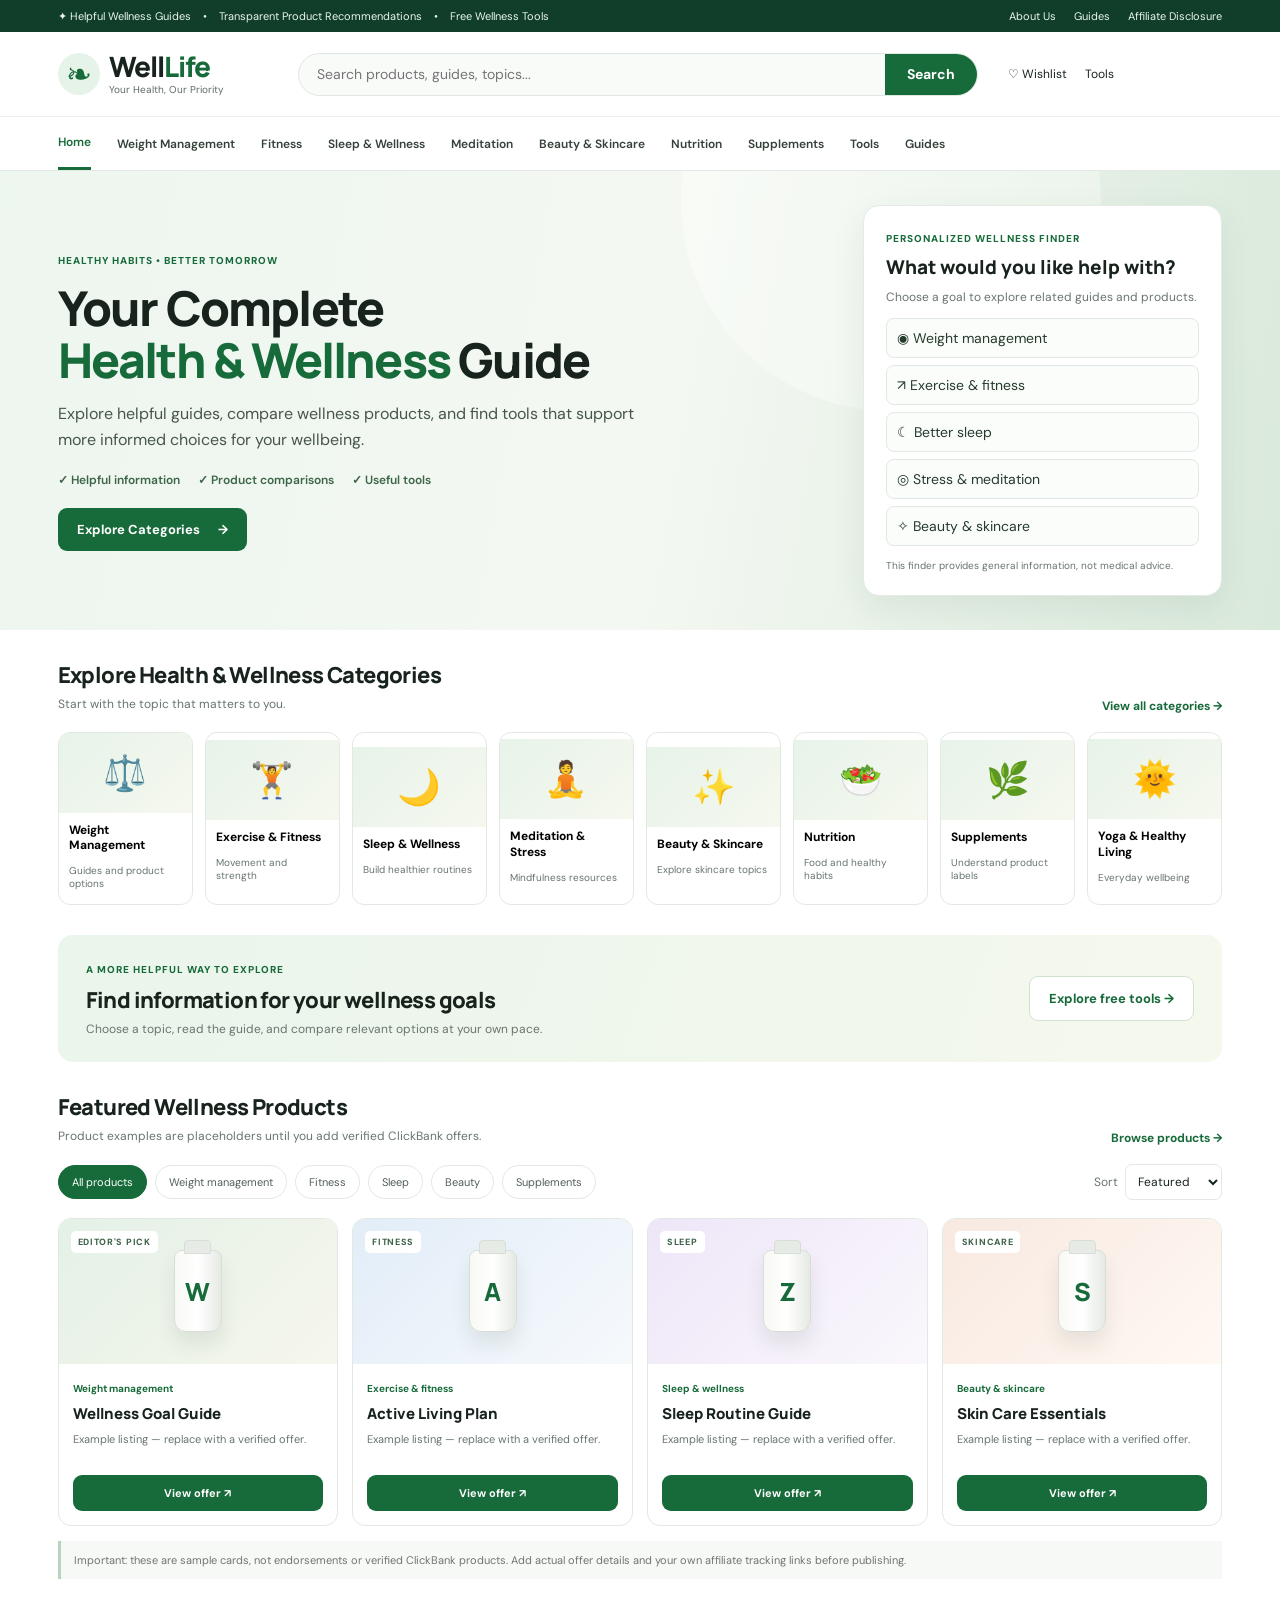
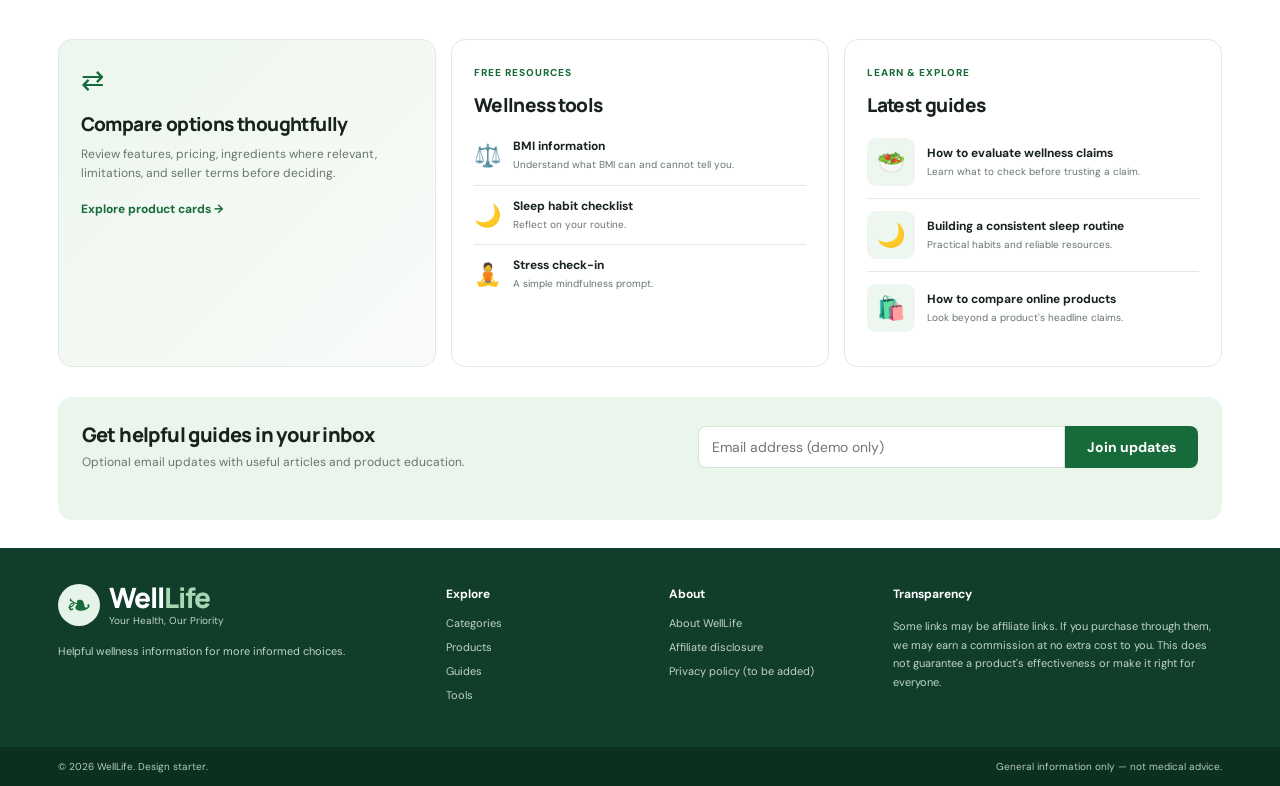
==== index.html @ 1b6f37d0 "dd WellLife website files" ====
<!doctype html>
<html lang="en">
<head>
  <meta charset="utf-8">
  <meta name="viewport" content="width=device-width, initial-scale=1">
  <meta name="description" content="Explore wellness guides, compare health and wellness products, and discover helpful tools with WellLife.">
  <title>WellLife — Your Health, Our Priority</title>
  <link rel="stylesheet" href="style.css">
</head>
<body>
  <div class="announcement">
    <span>✦ Helpful Wellness Guides</span><span>•</span><span>Transparent Product Recommendations</span><span>•</span><span>Free Wellness Tools</span>
    <div class="announcement-right"><a href="#about">About Us</a><a href="#guides">Guides</a><a href="#disclosure">Affiliate Disclosure</a></div>
  </div>

  <header class="site-header">
    <a class="brand" href="#" aria-label="WellLife home">
      <span class="brand-mark">❧</span>
      <span><strong>Well<span>Life</span></strong><small>Your Health, Our Priority</small></span>
    </a>
    <form class="search" id="searchForm" role="search">
      <input id="searchInput" type="search" placeholder="Search products, guides, topics..." aria-label="Search products and guides">
      <button type="submit">Search</button>
    </form>
    <div class="header-links"><a href="#products">♡ Wishlist</a><a href="#tools">Tools</a></div>
  </header>

  <nav class="main-nav" aria-label="Main navigation">
    <a class="active" href="#">Home</a>
    <a href="#categories">Weight Management</a><a href="#categories">Fitness</a><a href="#categories">Sleep & Wellness</a>
    <a href="#categories">Meditation</a><a href="#categories">Beauty & Skincare</a><a href="#categories">Nutrition</a>
    <a href="#categories">Supplements</a><a href="#tools">Tools</a><a href="#guides">Guides</a>
  </nav>

  <main>
    <section class="hero">
      <div class="hero-copy">
        <span class="eyebrow">HEALTHY HABITS • BETTER TOMORROW</span>
        <h1>Your Complete<br><span>Health & Wellness</span> Guide</h1>
        <p>Explore helpful guides, compare wellness products, and find tools that support more informed choices for your wellbeing.</p>
        <div class="hero-points"><span>✓ Helpful information</span><span>✓ Product comparisons</span><span>✓ Useful tools</span></div>
        <a class="button" href="#categories">Explore Categories <span>→</span></a>
      </div>
      <aside class="finder-card">
        <span class="mini-label">PERSONALIZED WELLNESS FINDER</span>
        <h2>What would you like help with?</h2>
        <p>Choose a goal to explore related guides and products.</p>
        <div class="goal-list">
          <button data-goal="Weight Management">◉ Weight management</button>
          <button data-goal="Exercise & Fitness">↗ Exercise & fitness</button>
          <button data-goal="Sleep and Dreams">☾ Better sleep</button>
          <button data-goal="Meditation">◎ Stress & meditation</button>
          <button data-goal="Beauty">✧ Beauty & skincare</button>
        </div>
        <p class="fine-print">This finder provides general information, not medical advice.</p>
      </aside>
    </section>

    <section class="section" id="categories">
      <div class="section-heading"><div><h2>Explore Health & Wellness Categories</h2><p>Start with the topic that matters to you.</p></div><a href="#all-categories">View all categories →</a></div>
      <div class="category-grid" id="categoryGrid">
        <button class="category-card" data-category="Diets & Weight Loss"><span class="category-emoji">⚖️</span><strong>Weight Management</strong><small>Guides and product options</small></button>
        <button class="category-card" data-category="Exercise & Fitness"><span class="category-emoji">🏋️</span><strong>Exercise & Fitness</strong><small>Movement and strength</small></button>
        <button class="category-card" data-category="Sleep and Dreams"><span class="category-emoji">🌙</span><strong>Sleep & Wellness</strong><small>Build healthier routines</small></button>
        <button class="category-card" data-category="Meditation"><span class="category-emoji">🧘</span><strong>Meditation & Stress</strong><small>Mindfulness resources</small></button>
        <button class="category-card" data-category="Beauty"><span class="category-emoji">✨</span><strong>Beauty & Skincare</strong><small>Explore skincare topics</small></button>
        <button class="category-card" data-category="Nutrition"><span class="category-emoji">🥗</span><strong>Nutrition</strong><small>Food and healthy habits</small></button>
        <button class="category-card" data-category="Dietary Supplements"><span class="category-emoji">🌿</span><strong>Supplements</strong><small>Understand product labels</small></button>
        <button class="category-card" data-category="Yoga"><span class="category-emoji">🌞</span><strong>Yoga & Healthy Living</strong><small>Everyday wellbeing</small></button>
      </div>
    </section>

    <section class="finder-strip">
      <div><span class="mini-label">A MORE HELPFUL WAY TO EXPLORE</span><h2>Find information for your wellness goals</h2><p>Choose a topic, read the guide, and compare relevant options at your own pace.</p></div>
      <a class="button button-light" href="#tools">Explore free tools →</a>
    </section>

    <section class="section" id="products">
      <div class="section-heading"><div><h2>Featured Wellness Products</h2><p>Product examples are placeholders until you add verified ClickBank offers.</p></div><a href="#all-products">Browse products →</a></div>
      <div class="product-toolbar">
        <div class="filter-pills" id="filterPills">
          <button class="pill active" data-filter="All">All products</button>
          <button class="pill" data-filter="Diets & Weight Loss">Weight management</button>
          <button class="pill" data-filter="Exercise & Fitness">Fitness</button>
          <button class="pill" data-filter="Sleep and Dreams">Sleep</button>
          <button class="pill" data-filter="Beauty">Beauty</button>
          <button class="pill" data-filter="Dietary Supplements">Supplements</button>
        </div>
        <label class="sort-label">Sort <select id="sortSelect"><option value="featured">Featured</option><option value="name">Name A–Z</option></select></label>
      </div>
      <div class="product-grid" id="productGrid">
        <article class="product-card" data-category="Diets & Weight Loss" data-name="Wellness Goal Guide">
          <div class="product-art art-green"><span>EDITOR'S PICK</span><div class="bottle">W</div></div><div class="product-info"><small class="product-category">Weight management</small><h3>Wellness Goal Guide</h3><p>Example listing — replace with a verified offer.</p><a class="button product-button affiliate-link" href="#disclosure" data-product="Wellness Goal Guide">View offer ↗</a></div>
        </article>
        <article class="product-card" data-category="Exercise & Fitness" data-name="Active Living Plan">
          <div class="product-art art-blue"><span>FITNESS</span><div class="bottle">A</div></div><div class="product-info"><small class="product-category">Exercise & fitness</small><h3>Active Living Plan</h3><p>Example listing — replace with a verified offer.</p><a class="button product-button affiliate-link" href="#disclosure" data-product="Active Living Plan">View offer ↗</a></div>
        </article>
        <article class="product-card" data-category="Sleep and Dreams" data-name="Sleep Routine Guide">
          <div class="product-art art-purple"><span>SLEEP</span><div class="bottle">Z</div></div><div class="product-info"><small class="product-category">Sleep & wellness</small><h3>Sleep Routine Guide</h3><p>Example listing — replace with a verified offer.</p><a class="button product-button affiliate-link" href="#disclosure" data-product="Sleep Routine Guide">View offer ↗</a></div>
        </article>
        <article class="product-card" data-category="Beauty" data-name="Skin Care Essentials">
          <div class="product-art art-peach"><span>SKINCARE</span><div class="bottle">S</div></div><div class="product-info"><small class="product-category">Beauty & skincare</small><h3>Skin Care Essentials</h3><p>Example listing — replace with a verified offer.</p><a class="button product-button affiliate-link" href="#disclosure" data-product="Skin Care Essentials">View offer ↗</a></div>
        </article>
      </div>
      <p class="notice">Important: these are sample cards, not endorsements or verified ClickBank products. Add actual offer details and your own affiliate tracking links before publishing.</p>
    </section>

    <section class="three-column section" id="tools">
      <article class="info-panel compare-panel"><span class="panel-icon">⇄</span><h2>Compare options thoughtfully</h2><p>Review features, pricing, ingredients where relevant, limitations, and seller terms before deciding.</p><a href="#products" class="text-link">Explore product cards →</a></article>
      <article class="info-panel tools-panel"><span class="mini-label">FREE RESOURCES</span><h2>Wellness tools</h2><a href="#tools" class="tool-row"><span>⚖️</span><span><strong>BMI information</strong><small>Understand what BMI can and cannot tell you.</small></span></a><a href="#tools" class="tool-row"><span>🌙</span><span><strong>Sleep habit checklist</strong><small>Reflect on your routine.</small></span></a><a href="#tools" class="tool-row"><span>🧘</span><span><strong>Stress check-in</strong><small>A simple mindfulness prompt.</small></span></a></article>
      <article class="info-panel guides-panel" id="guides"><span class="mini-label">LEARN & EXPLORE</span><h2>Latest guides</h2><div class="guide-item"><span class="guide-thumb">🥗</span><div><strong>How to evaluate wellness claims</strong><small>Learn what to check before trusting a claim.</small></div></div><div class="guide-item"><span class="guide-thumb">🌙</span><div><strong>Building a consistent sleep routine</strong><small>Practical habits and reliable resources.</small></div></div><div class="guide-item"><span class="guide-thumb">🛍️</span><div><strong>How to compare online products</strong><small>Look beyond a product's headline claims.</small></div></div></article>
    </section>

    <section class="newsletter">
      <div><h2>Get helpful guides in your inbox</h2><p>Optional email updates with useful articles and product education.</p></div>
      <form id="newsletterForm"><input type="email" placeholder="Email address (demo only)" aria-label="Email address"><button type="submit">Join updates</button></form>
      <p id="newsletterMessage" class="form-message" aria-live="polite"></p>
    </section>
  </main>

  <footer id="disclosure">
    <div class="footer-main">
      <div class="footer-brand"><a class="brand brand-footer" href="#"><span class="brand-mark">❧</span><span><strong>Well<span>Life</span></strong><small>Your Health, Our Priority</small></span></a><p>Helpful wellness information for more informed choices.</p></div>
      <div><h3>Explore</h3><a href="#categories">Categories</a><a href="#products">Products</a><a href="#guides">Guides</a><a href="#tools">Tools</a></div>
      <div><h3>About</h3><a href="#about">About WellLife</a><a href="#disclosure">Affiliate disclosure</a><a href="#disclosure">Privacy policy (to be added)</a></div>
      <div><h3>Transparency</h3><p class="disclosure-text">Some links may be affiliate links. If you purchase through them, we may earn a commission at no extra cost to you. This does not guarantee a product's effectiveness or make it right for everyone.</p></div>
    </div>
    <div class="footer-bottom"><span>© <span id="year"></span> WellLife. Design starter.</span><span>General information only — not medical advice.</span></div>
  </footer>
  <div class="toast" id="toast" role="status" aria-live="polite"></div>
  <script src="script.js"></script>
</body>
</html>
---- style.css ----
@import url('https://fonts.googleapis.com/css2?family=DM+Sans:wght@400;500;600;700&family=Manrope:wght@400;500;600;700;800&display=swap');
:root{--green:#176b3a;--deep:#103e2b;--mint:#edf6ef;--ink:#18231d;--muted:#68756d;--line:#e2e9e3;--white:#fff;--shadow:0 12px 34px rgba(23,72,43,.08)}
*{box-sizing:border-box}html{scroll-behavior:smooth}body{margin:0;background:#fff;color:var(--ink);font-family:"DM Sans",sans-serif;font-size:14px}a{color:inherit;text-decoration:none}button,input,select{font:inherit}.announcement{min-height:32px;padding:7px 4.5%;background:var(--deep);color:#eaf6ed;display:flex;align-items:center;gap:12px;font-size:11px}.announcement-right{margin-left:auto;display:flex;gap:18px}.announcement a:hover,.main-nav a:hover{color:#b7e6c4}.site-header{padding:20px 4.5%;display:flex;align-items:center;gap:30px;border-bottom:1px solid #edf0ed}.brand{display:flex;align-items:center;gap:9px;min-width:210px}.brand-mark{display:grid;place-items:center;width:42px;height:42px;border-radius:50%;background:#e5f3e8;color:var(--green);font-size:31px}.brand strong{font:800 28px Manrope,sans-serif;letter-spacing:-1px;display:block;line-height:1}.brand strong span{color:var(--green)}.brand small{display:block;font-size:10px;color:#5e6b62;margin-top:3px}.search{height:43px;border:1px solid #dfe7e1;border-radius:24px;display:flex;overflow:hidden;flex:1;max-width:680px;background:#f9fbf9}.search input{border:0;background:transparent;outline:0;padding:0 18px;min-width:0;flex:1}.search button,.newsletter button{border:0;background:var(--green);color:#fff;font-weight:700;padding:0 22px;cursor:pointer}.header-links{display:flex;gap:18px;white-space:nowrap;font-size:12px}.main-nav{padding:0 4.5%;display:flex;gap:26px;align-items:center;min-height:47px;border-bottom:1px solid var(--line);overflow-x:auto;white-space:nowrap}.main-nav a{font-size:12px;font-weight:600;color:#344138;padding:17px 0}.main-nav a.active{color:var(--green);border-bottom:3px solid var(--green)}.hero{min-height:350px;padding:34px 4.5%;display:grid;grid-template-columns:minmax(0,1.4fr) minmax(260px,.65fr);align-items:center;gap:32px;background:linear-gradient(100deg,#edf6ef 0%,#f4f8f2 52%,#d9e9db 100%);position:relative;overflow:hidden}.hero:after{content:"";position:absolute;width:420px;height:420px;border-radius:50%;background:rgba(255,255,255,.32);right:14%;top:-180px;pointer-events:none}.hero-copy,.finder-card{position:relative;z-index:1}.eyebrow,.mini-label{font-size:10px;font-weight:800;letter-spacing:1px;color:var(--green)}h1,h2,h3,p{margin-top:0}h1{font:800 clamp(32px,4vw,48px)/1.1 Manrope,sans-serif;letter-spacing:-1.8px;margin:14px 0}.hero h1 span{color:var(--green)}.hero-copy>p{max-width:590px;color:#47564b;font-size:16px;line-height:1.6}.hero-points{display:flex;gap:18px;flex-wrap:wrap;margin:20px 0;color:#3c6548;font-size:12px;font-weight:600}.button{display:inline-flex;align-items:center;justify-content:center;gap:18px;border:0;border-radius:9px;background:var(--green);color:#fff;padding:13px 19px;font-weight:700;font-size:13px;cursor:pointer;transition:transform .15s,background .15s}.button:hover{background:#10562d;transform:translateY(-1px)}.finder-card{background:#fff;border:1px solid #e3ebe4;border-radius:16px;padding:22px;box-shadow:var(--shadow);max-width:360px;justify-self:end;width:100%}.finder-card h2{font:800 19px Manrope,sans-serif;margin:8px 0}.finder-card>p{color:var(--muted);font-size:12px;line-height:1.5}.goal-list{display:grid;gap:7px}.goal-list button{border:1px solid var(--line);border-radius:8px;padding:10px;text-align:left;background:#fbfdfb;color:#263b2c;cursor:pointer}.goal-list button:hover,.goal-list button.selected{border-color:#6eaa7b;background:var(--mint)}.fine-print{font-size:10px!important;margin:12px 0 0}.section{padding:30px 4.5%}.section-heading{display:flex;justify-content:space-between;align-items:end;gap:16px;margin-bottom:18px}.section-heading h2,.info-panel h2,.finder-strip h2,.newsletter h2{font:800 22px Manrope,sans-serif;letter-spacing:-.6px;margin-bottom:5px}.section-heading p,.finder-strip p,.info-panel p,.newsletter p{color:var(--muted);font-size:12px;margin-bottom:0;line-height:1.55}.section-heading>a,.text-link{font-weight:700;color:var(--green);font-size:12px;white-space:nowrap}.category-grid{display:grid;grid-template-columns:repeat(8,minmax(0,1fr));gap:12px}.category-card{padding:0 0 13px;border:1px solid var(--line);border-radius:12px;overflow:hidden;background:#fff;text-align:left;cursor:pointer;transition:transform .15s,box-shadow .15s}.category-card:hover{transform:translateY(-3px);box-shadow:var(--shadow)}.category-emoji{height:80px;display:grid;place-items:center;font-size:35px;background:linear-gradient(135deg,#e7f3e9,#f6f8ef)}.category-card strong,.category-card small{display:block;margin:10px 10px 0}.category-card strong{font-size:12px;line-height:1.3}.category-card small{font-size:10px;color:var(--muted);line-height:1.35}.finder-strip{margin:0 4.5%;padding:24px 28px;border-radius:15px;background:linear-gradient(110deg,#eaf5ec,#f5f8ed);display:flex;align-items:center;justify-content:space-between;gap:24px}.finder-strip h2{margin-top:8px}.button-light{background:#fff;color:var(--green);border:1px solid #cfe2d2;white-space:nowrap}.button-light:hover{color:#fff}.product-toolbar{display:flex;align-items:center;justify-content:space-between;gap:16px;margin-bottom:18px}.filter-pills{display:flex;gap:8px;flex-wrap:wrap}.pill{border:1px solid var(--line);border-radius:20px;background:#fff;padding:9px 13px;font-size:11px;cursor:pointer;color:#526057}.pill.active,.pill:hover{background:var(--green);color:#fff;border-color:var(--green)}.sort-label{display:flex;align-items:center;gap:7px;color:var(--muted);font-size:12px;white-space:nowrap}.sort-label select{border:1px solid var(--line);border-radius:7px;padding:8px;background:#fff;color:var(--ink)}.product-grid{display:grid;grid-template-columns:repeat(4,minmax(0,1fr));gap:14px}.product-card{border:1px solid var(--line);border-radius:13px;overflow:hidden;background:#fff;transition:box-shadow .15s,transform .15s}.product-card:hover{box-shadow:var(--shadow);transform:translateY(-2px)}.product-art{height:145px;position:relative;display:grid;place-items:center;overflow:hidden}.product-art>span{position:absolute;top:12px;left:12px;font-size:9px;letter-spacing:.7px;font-weight:800;background:#fff;padding:5px 7px;border-radius:5px;color:#3d6348}.art-green{background:linear-gradient(135deg,#e4f1e7,#f6f6ec)}.art-blue{background:linear-gradient(135deg,#e2edf8,#f6f9fc)}.art-purple{background:linear-gradient(135deg,#eee6f8,#faf7fc)}.art-peach{background:linear-gradient(135deg,#f8e9e0,#fff8f3)}.bottle{height:82px;width:48px;border-radius:8px 8px 12px 12px;background:linear-gradient(90deg,#f8f8f4,#fff,#e5e9e3);border:1px solid #d7ded8;box-shadow:0 12px 20px #243c2b18;display:grid;place-items:center;font:800 25px Manrope;color:var(--green);position:relative}.bottle:before{content:"";position:absolute;top:-11px;width:25px;height:12px;background:#e7ebe6;border:1px solid #d7ded8;border-radius:4px 4px 0 0}.product-info{padding:14px}.product-category{font-size:10px;color:var(--green);font-weight:700}.product-info h3{font:800 15px Manrope,sans-serif;margin:7px 0}.product-info p{font-size:11px;line-height:1.5;color:var(--muted);min-height:32px;margin-bottom:12px}.product-button{width:100%;font-size:11px;padding:11px}.notice{font-size:11px;color:#6d766f;background:#f7f9f7;border-left:3px solid #b7d5bd;padding:11px 13px;margin:15px 0 0;line-height:1.5}.three-column{display:grid;grid-template-columns:1fr 1fr 1fr;gap:15px}.info-panel{border:1px solid var(--line);border-radius:14px;padding:22px;background:#fff;min-width:0}.compare-panel{background:linear-gradient(135deg,#edf6ef,#f9fbf8)}.panel-icon{font-size:28px;color:var(--green)}.info-panel h2{font-size:19px;margin:12px 0 8px}.compare-panel .text-link{display:inline-block;margin-top:18px}.tool-row{display:flex;gap:12px;align-items:center;padding:12px 0;border-bottom:1px solid var(--line)}.tool-row:last-child{border:0}.tool-row>span:first-child{font-size:22px}.tool-row strong,.tool-row small,.guide-item strong,.guide-item small{display:block}.tool-row strong,.guide-item strong{font-size:12px}.tool-row small,.guide-item small{font-size:10px;color:var(--muted);line-height:1.45;margin-top:4px}.guide-item{display:flex;align-items:center;gap:12px;padding:12px 0;border-bottom:1px solid var(--line)}.guide-item:last-child{border:0}.guide-thumb{width:48px;height:48px;border-radius:9px;background:var(--mint);display:grid;place-items:center;font-size:23px;flex-shrink:0}.newsletter{margin:0 4.5% 28px;background:#eaf5ec;border-radius:14px;padding:24px;display:flex;align-items:center;gap:24px;flex-wrap:wrap}.newsletter>div{flex:1;min-width:220px}.newsletter h2{font-size:20px}.newsletter form{display:flex;flex:1;min-width:260px;max-width:500px;height:42px}.newsletter input{min-width:0;flex:1;border:1px solid #d4e3d6;border-radius:8px 0 0 8px;padding:0 13px;outline-color:#8dbb96}.newsletter button{border-radius:0 8px 8px 0}.form-message{width:100%;font-size:12px;color:var(--green);margin:0}.footer-main{background:var(--deep);color:#e7f2e9;padding:35px 4.5%;display:grid;grid-template-columns:1.5fr .8fr .8fr 1.4fr;gap:35px}.brand-footer{min-width:0}.brand-footer strong{color:#fff}.brand-footer strong span{color:#a7d8b3}.brand-footer small{color:#c0d5c5}.footer-brand>p,.disclosure-text{font-size:11px;line-height:1.7;color:#c0d5c5;margin-top:15px}.footer-main h3{font-size:12px;margin:3px 0 14px;color:#fff}.footer-main>div:not(:first-child)>a{display:block;font-size:11px;color:#c0d5c5;margin:10px 0}.footer-bottom{background:#0b3020;color:#b6cbbd;display:flex;justify-content:space-between;gap:12px;padding:13px 4.5%;font-size:10px}.toast{position:fixed;bottom:20px;left:50%;transform:translate(-50%,20px);background:#153f2b;color:#fff;padding:12px 18px;border-radius:9px;box-shadow:var(--shadow);opacity:0;pointer-events:none;transition:.2s;z-index:10;max-width:90vw;font-size:12px}.toast.show{opacity:1;transform:translate(-50%,0)}.empty-state{grid-column:1/-1;text-align:center;border:1px dashed #cbd9ce;border-radius:12px;padding:30px;color:var(--muted)}
@media(min-width:1500px){.hero{padding-left:max(4.5%,calc((100vw - 1400px)/2));padding-right:max(4.5%,calc((100vw - 1400px)/2))}.section{padding-left:max(4.5%,calc((100vw - 1400px)/2));padding-right:max(4.5%,calc((100vw - 1400px)/2))}}
@media(max-width:1050px){.category-grid{grid-template-columns:repeat(4,minmax(0,1fr))}.site-header{gap:15px}.brand{min-width:170px}.brand strong{font-size:24px}.main-nav{gap:19px}.product-grid{grid-template-columns:repeat(2,minmax(0,1fr))}.three-column{grid-template-columns:1fr 1fr}.guides-panel{grid-column:1/-1}.footer-main{grid-template-columns:1fr 1fr}}
@media(max-width:700px){.announcement{font-size:10px;flex-wrap:wrap}.announcement-right{display:none}.site-header{padding:15px 5%;display:grid;grid-template-columns:1fr auto}.brand{min-width:0}.search{grid-column:1/-1;grid-row:2;max-width:none;width:100%}.header-links{font-size:11px}.main-nav{padding:0 5%;gap:18px}.main-nav a{font-size:11px}.hero{padding:28px 5%;grid-template-columns:1fr;gap:22px}.hero h1{font-size:35px}.hero-copy>p{font-size:14px}.finder-card{justify-self:stretch;max-width:none}.section{padding:25px 5%}.section-heading{align-items:start;flex-direction:column}.category-grid{grid-template-columns:repeat(2,minmax(0,1fr));gap:10px}.category-emoji{height:70px}.finder-strip{margin:0 5%;padding:20px;align-items:start;flex-direction:column}.product-toolbar{align-items:start;flex-direction:column}.product-grid{grid-template-columns:repeat(2,minmax(0,1fr));gap:10px}.product-art{height:115px}.product-info{padding:11px}.product-info h3{font-size:13px}.product-info p{font-size:10px}.three-column{grid-template-columns:1fr}.guides-panel{grid-column:auto}.newsletter{margin:0 5% 22px;padding:20px}.newsletter form{min-width:100%}.footer-main{padding:28px 5%;grid-template-columns:1fr 1fr;gap:24px}.footer-brand{grid-column:1/-1}.footer-bottom{padding:14px 5%;flex-direction:column}}
@media(max-width:390px){.product-grid{grid-template-columns:1fr}.category-card strong{font-size:11px}.hero-points{gap:10px}.brand strong{font-size:22px}}
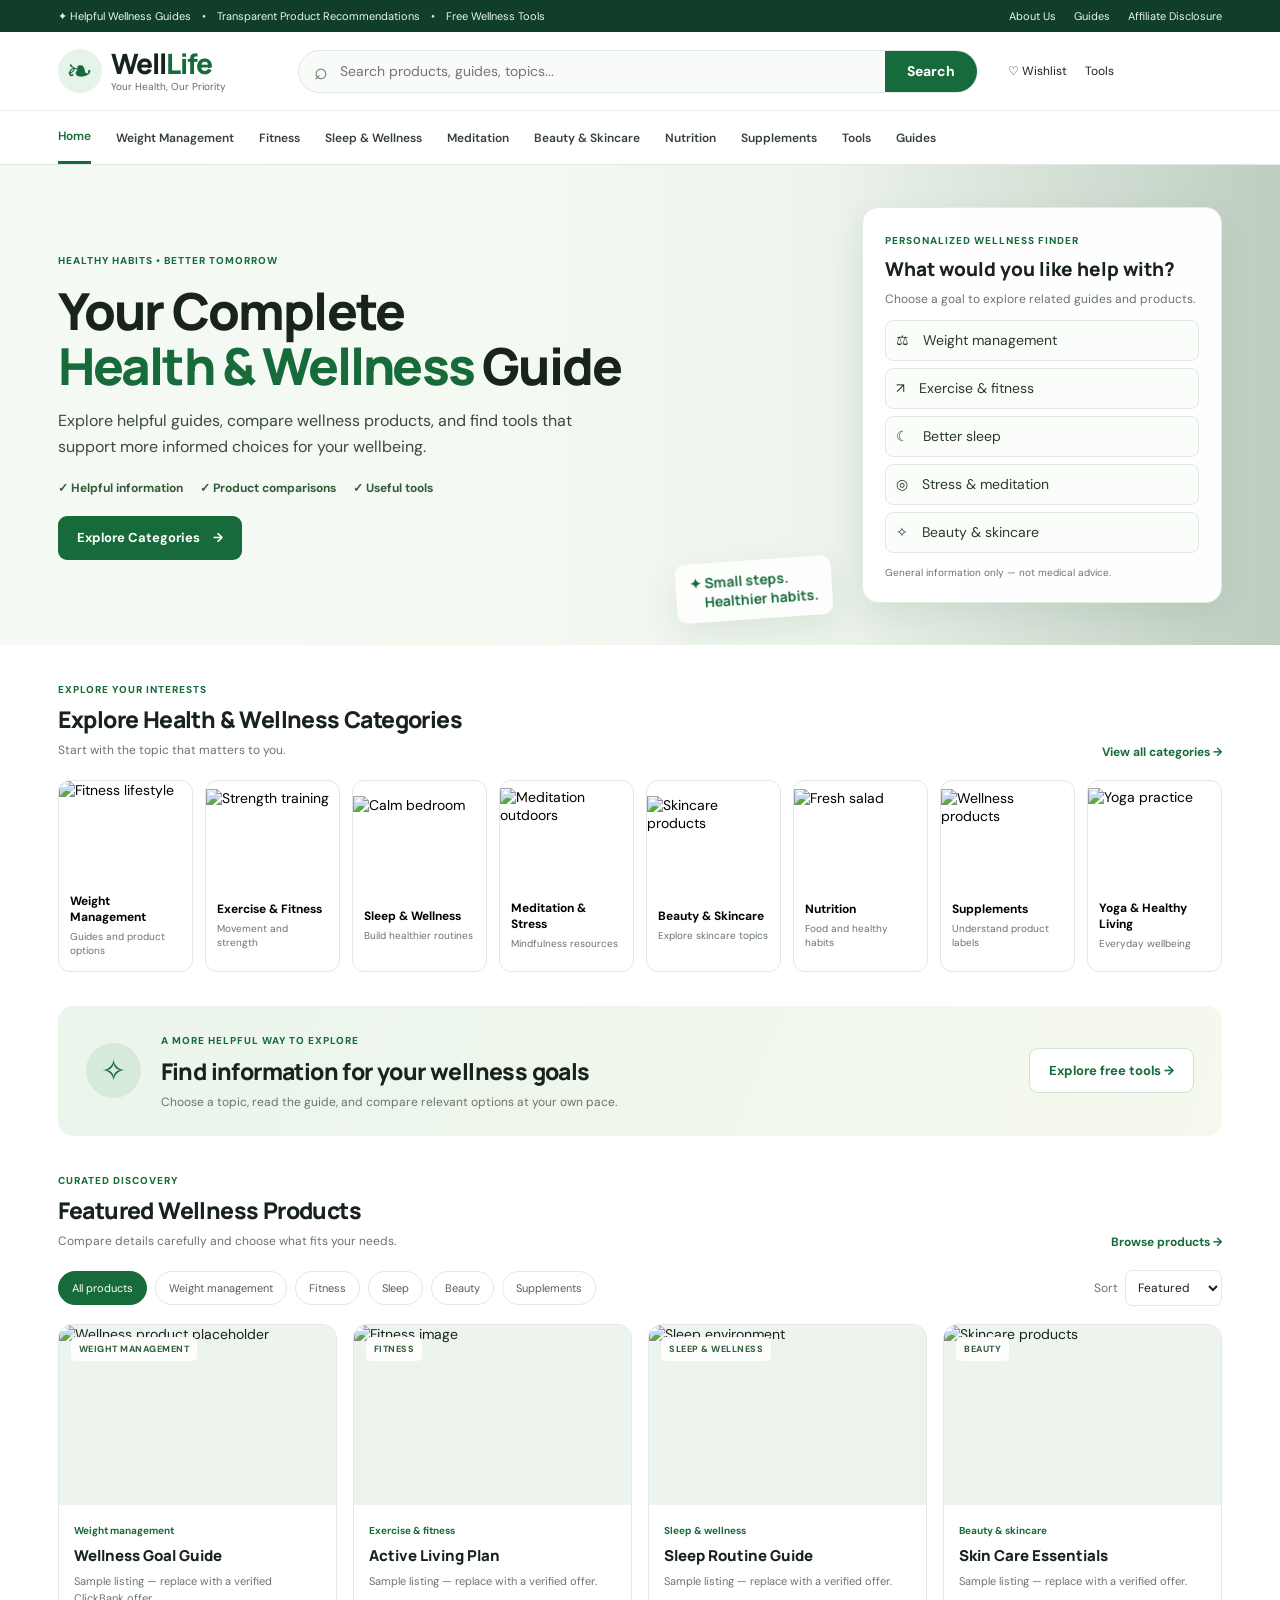
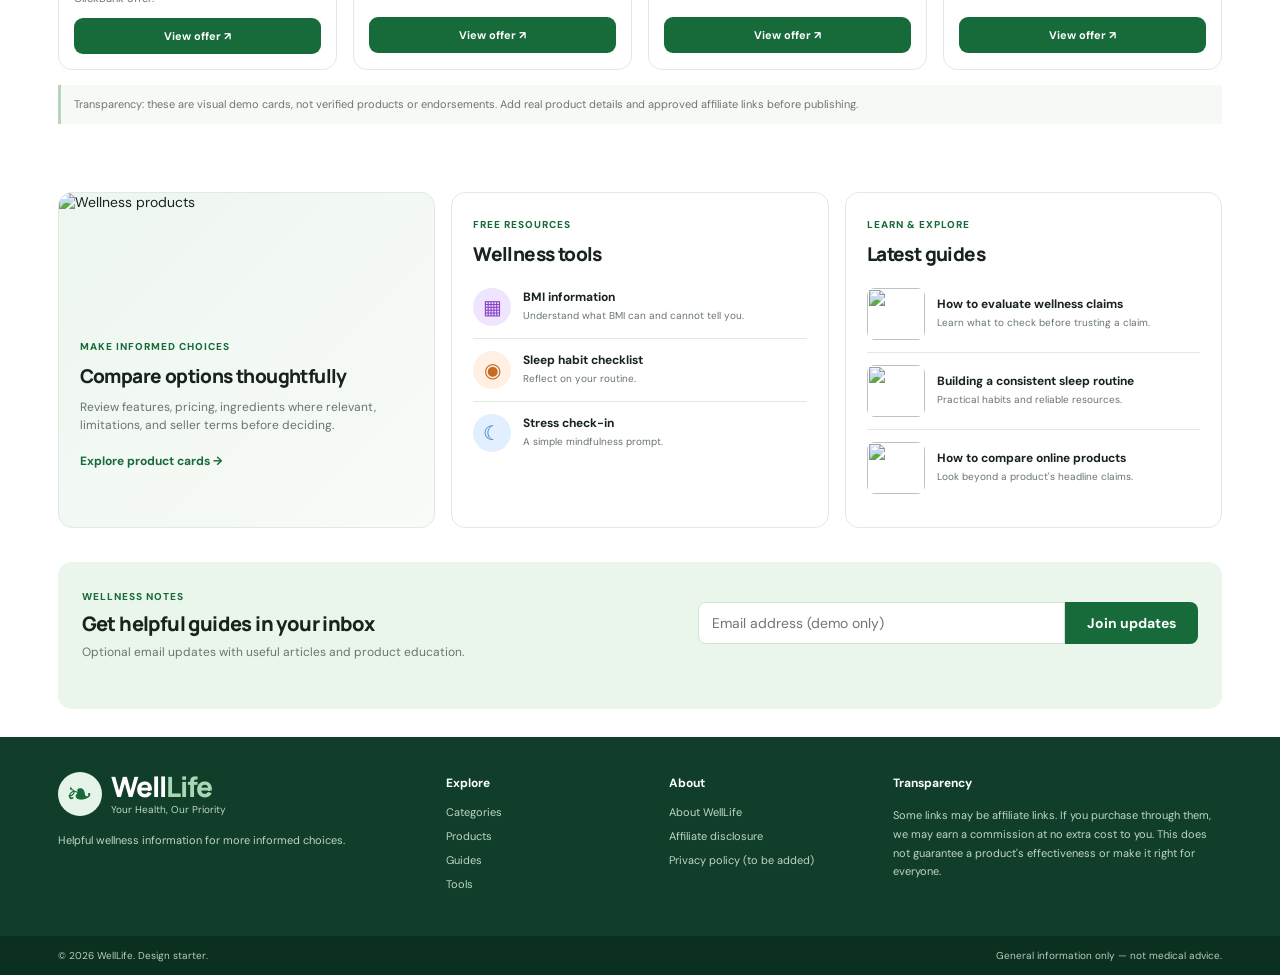
==== commit 856ea555: "Update WellLife premium homepage design" ====
--- a/index.html
+++ b/index.html
@@ -1,133 +1,40 @@
 <!doctype html>
-<html lang="en">
-<head>
-  <meta charset="utf-8">
-  <meta name="viewport" content="width=device-width, initial-scale=1">
-  <meta name="description" content="Explore wellness guides, compare health and wellness products, and discover helpful tools with WellLife.">
-  <title>WellLife — Your Health, Our Priority</title>
-  <link rel="stylesheet" href="style.css">
-</head>
-<body>
-  <div class="announcement">
-    <span>✦ Helpful Wellness Guides</span><span>•</span><span>Transparent Product Recommendations</span><span>•</span><span>Free Wellness Tools</span>
-    <div class="announcement-right"><a href="#about">About Us</a><a href="#guides">Guides</a><a href="#disclosure">Affiliate Disclosure</a></div>
-  </div>
-
-  <header class="site-header">
-    <a class="brand" href="#" aria-label="WellLife home">
-      <span class="brand-mark">❧</span>
-      <span><strong>Well<span>Life</span></strong><small>Your Health, Our Priority</small></span>
-    </a>
-    <form class="search" id="searchForm" role="search">
-      <input id="searchInput" type="search" placeholder="Search products, guides, topics..." aria-label="Search products and guides">
-      <button type="submit">Search</button>
-    </form>
-    <div class="header-links"><a href="#products">♡ Wishlist</a><a href="#tools">Tools</a></div>
-  </header>
-
-  <nav class="main-nav" aria-label="Main navigation">
-    <a class="active" href="#">Home</a>
-    <a href="#categories">Weight Management</a><a href="#categories">Fitness</a><a href="#categories">Sleep & Wellness</a>
-    <a href="#categories">Meditation</a><a href="#categories">Beauty & Skincare</a><a href="#categories">Nutrition</a>
-    <a href="#categories">Supplements</a><a href="#tools">Tools</a><a href="#guides">Guides</a>
-  </nav>
-
-  <main>
-    <section class="hero">
-      <div class="hero-copy">
-        <span class="eyebrow">HEALTHY HABITS • BETTER TOMORROW</span>
-        <h1>Your Complete<br><span>Health & Wellness</span> Guide</h1>
-        <p>Explore helpful guides, compare wellness products, and find tools that support more informed choices for your wellbeing.</p>
-        <div class="hero-points"><span>✓ Helpful information</span><span>✓ Product comparisons</span><span>✓ Useful tools</span></div>
-        <a class="button" href="#categories">Explore Categories <span>→</span></a>
-      </div>
-      <aside class="finder-card">
-        <span class="mini-label">PERSONALIZED WELLNESS FINDER</span>
-        <h2>What would you like help with?</h2>
-        <p>Choose a goal to explore related guides and products.</p>
-        <div class="goal-list">
-          <button data-goal="Weight Management">◉ Weight management</button>
-          <button data-goal="Exercise & Fitness">↗ Exercise & fitness</button>
-          <button data-goal="Sleep and Dreams">☾ Better sleep</button>
-          <button data-goal="Meditation">◎ Stress & meditation</button>
-          <button data-goal="Beauty">✧ Beauty & skincare</button>
-        </div>
-        <p class="fine-print">This finder provides general information, not medical advice.</p>
-      </aside>
-    </section>
-
-    <section class="section" id="categories">
-      <div class="section-heading"><div><h2>Explore Health & Wellness Categories</h2><p>Start with the topic that matters to you.</p></div><a href="#all-categories">View all categories →</a></div>
-      <div class="category-grid" id="categoryGrid">
-        <button class="category-card" data-category="Diets & Weight Loss"><span class="category-emoji">⚖️</span><strong>Weight Management</strong><small>Guides and product options</small></button>
-        <button class="category-card" data-category="Exercise & Fitness"><span class="category-emoji">🏋️</span><strong>Exercise & Fitness</strong><small>Movement and strength</small></button>
-        <button class="category-card" data-category="Sleep and Dreams"><span class="category-emoji">🌙</span><strong>Sleep & Wellness</strong><small>Build healthier routines</small></button>
-        <button class="category-card" data-category="Meditation"><span class="category-emoji">🧘</span><strong>Meditation & Stress</strong><small>Mindfulness resources</small></button>
-        <button class="category-card" data-category="Beauty"><span class="category-emoji">✨</span><strong>Beauty & Skincare</strong><small>Explore skincare topics</small></button>
-        <button class="category-card" data-category="Nutrition"><span class="category-emoji">🥗</span><strong>Nutrition</strong><small>Food and healthy habits</small></button>
-        <button class="category-card" data-category="Dietary Supplements"><span class="category-emoji">🌿</span><strong>Supplements</strong><small>Understand product labels</small></button>
-        <button class="category-card" data-category="Yoga"><span class="category-emoji">🌞</span><strong>Yoga & Healthy Living</strong><small>Everyday wellbeing</small></button>
-      </div>
-    </section>
-
-    <section class="finder-strip">
-      <div><span class="mini-label">A MORE HELPFUL WAY TO EXPLORE</span><h2>Find information for your wellness goals</h2><p>Choose a topic, read the guide, and compare relevant options at your own pace.</p></div>
-      <a class="button button-light" href="#tools">Explore free tools →</a>
-    </section>
-
-    <section class="section" id="products">
-      <div class="section-heading"><div><h2>Featured Wellness Products</h2><p>Product examples are placeholders until you add verified ClickBank offers.</p></div><a href="#all-products">Browse products →</a></div>
-      <div class="product-toolbar">
-        <div class="filter-pills" id="filterPills">
-          <button class="pill active" data-filter="All">All products</button>
-          <button class="pill" data-filter="Diets & Weight Loss">Weight management</button>
-          <button class="pill" data-filter="Exercise & Fitness">Fitness</button>
-          <button class="pill" data-filter="Sleep and Dreams">Sleep</button>
-          <button class="pill" data-filter="Beauty">Beauty</button>
-          <button class="pill" data-filter="Dietary Supplements">Supplements</button>
-        </div>
-        <label class="sort-label">Sort <select id="sortSelect"><option value="featured">Featured</option><option value="name">Name A–Z</option></select></label>
-      </div>
-      <div class="product-grid" id="productGrid">
-        <article class="product-card" data-category="Diets & Weight Loss" data-name="Wellness Goal Guide">
-          <div class="product-art art-green"><span>EDITOR'S PICK</span><div class="bottle">W</div></div><div class="product-info"><small class="product-category">Weight management</small><h3>Wellness Goal Guide</h3><p>Example listing — replace with a verified offer.</p><a class="button product-button affiliate-link" href="#disclosure" data-product="Wellness Goal Guide">View offer ↗</a></div>
-        </article>
-        <article class="product-card" data-category="Exercise & Fitness" data-name="Active Living Plan">
-          <div class="product-art art-blue"><span>FITNESS</span><div class="bottle">A</div></div><div class="product-info"><small class="product-category">Exercise & fitness</small><h3>Active Living Plan</h3><p>Example listing — replace with a verified offer.</p><a class="button product-button affiliate-link" href="#disclosure" data-product="Active Living Plan">View offer ↗</a></div>
-        </article>
-        <article class="product-card" data-category="Sleep and Dreams" data-name="Sleep Routine Guide">
-          <div class="product-art art-purple"><span>SLEEP</span><div class="bottle">Z</div></div><div class="product-info"><small class="product-category">Sleep & wellness</small><h3>Sleep Routine Guide</h3><p>Example listing — replace with a verified offer.</p><a class="button product-button affiliate-link" href="#disclosure" data-product="Sleep Routine Guide">View offer ↗</a></div>
-        </article>
-        <article class="product-card" data-category="Beauty" data-name="Skin Care Essentials">
-          <div class="product-art art-peach"><span>SKINCARE</span><div class="bottle">S</div></div><div class="product-info"><small class="product-category">Beauty & skincare</small><h3>Skin Care Essentials</h3><p>Example listing — replace with a verified offer.</p><a class="button product-button affiliate-link" href="#disclosure" data-product="Skin Care Essentials">View offer ↗</a></div>
-        </article>
-      </div>
-      <p class="notice">Important: these are sample cards, not endorsements or verified ClickBank products. Add actual offer details and your own affiliate tracking links before publishing.</p>
-    </section>
-
-    <section class="three-column section" id="tools">
-      <article class="info-panel compare-panel"><span class="panel-icon">⇄</span><h2>Compare options thoughtfully</h2><p>Review features, pricing, ingredients where relevant, limitations, and seller terms before deciding.</p><a href="#products" class="text-link">Explore product cards →</a></article>
-      <article class="info-panel tools-panel"><span class="mini-label">FREE RESOURCES</span><h2>Wellness tools</h2><a href="#tools" class="tool-row"><span>⚖️</span><span><strong>BMI information</strong><small>Understand what BMI can and cannot tell you.</small></span></a><a href="#tools" class="tool-row"><span>🌙</span><span><strong>Sleep habit checklist</strong><small>Reflect on your routine.</small></span></a><a href="#tools" class="tool-row"><span>🧘</span><span><strong>Stress check-in</strong><small>A simple mindfulness prompt.</small></span></a></article>
-      <article class="info-panel guides-panel" id="guides"><span class="mini-label">LEARN & EXPLORE</span><h2>Latest guides</h2><div class="guide-item"><span class="guide-thumb">🥗</span><div><strong>How to evaluate wellness claims</strong><small>Learn what to check before trusting a claim.</small></div></div><div class="guide-item"><span class="guide-thumb">🌙</span><div><strong>Building a consistent sleep routine</strong><small>Practical habits and reliable resources.</small></div></div><div class="guide-item"><span class="guide-thumb">🛍️</span><div><strong>How to compare online products</strong><small>Look beyond a product's headline claims.</small></div></div></article>
-    </section>
-
-    <section class="newsletter">
-      <div><h2>Get helpful guides in your inbox</h2><p>Optional email updates with useful articles and product education.</p></div>
-      <form id="newsletterForm"><input type="email" placeholder="Email address (demo only)" aria-label="Email address"><button type="submit">Join updates</button></form>
-      <p id="newsletterMessage" class="form-message" aria-live="polite"></p>
-    </section>
-  </main>
-
-  <footer id="disclosure">
-    <div class="footer-main">
-      <div class="footer-brand"><a class="brand brand-footer" href="#"><span class="brand-mark">❧</span><span><strong>Well<span>Life</span></strong><small>Your Health, Our Priority</small></span></a><p>Helpful wellness information for more informed choices.</p></div>
-      <div><h3>Explore</h3><a href="#categories">Categories</a><a href="#products">Products</a><a href="#guides">Guides</a><a href="#tools">Tools</a></div>
-      <div><h3>About</h3><a href="#about">About WellLife</a><a href="#disclosure">Affiliate disclosure</a><a href="#disclosure">Privacy policy (to be added)</a></div>
-      <div><h3>Transparency</h3><p class="disclosure-text">Some links may be affiliate links. If you purchase through them, we may earn a commission at no extra cost to you. This does not guarantee a product's effectiveness or make it right for everyone.</p></div>
-    </div>
-    <div class="footer-bottom"><span>© <span id="year"></span> WellLife. Design starter.</span><span>General information only — not medical advice.</span></div>
-  </footer>
-  <div class="toast" id="toast" role="status" aria-live="polite"></div>
-  <script src="script.js"></script>
-</body>
-</html>
+<html lang="en"><head>
+<meta charset="utf-8"><meta name="viewport" content="width=device-width,initial-scale=1">
+<meta name="description" content="Explore wellness guides, compare health and wellness products, and discover helpful tools with WellLife.">
+<title>WellLife — Your Health, Our Priority</title><link rel="stylesheet" href="style.css">
+</head><body>
+<div class="announcement"><div>✦ Helpful Wellness Guides　•　Transparent Product Recommendations　•　Free Wellness Tools</div><div class="toplinks"><a href="#about">About Us</a><a href="#guides">Guides</a><a href="#disclosure">Affiliate Disclosure</a></div></div>
+<header class="site-header"><a class="brand" href="#"><span class="brand-mark">❧</span><span><strong>Well<span>Life</span></strong><small>Your Health, Our Priority</small></span></a>
+<form class="search" id="searchForm"><span class="search-icon">⌕</span><input id="searchInput" type="search" placeholder="Search products, guides, topics..." aria-label="Search"><button>Search</button></form><div class="header-links"><a href="#products">♡ Wishlist</a><a href="#tools">Tools</a></div></header>
+<nav class="main-nav"><a class="active" href="#">Home</a><a href="#categories">Weight Management</a><a href="#categories">Fitness</a><a href="#categories">Sleep & Wellness</a><a href="#categories">Meditation</a><a href="#categories">Beauty & Skincare</a><a href="#categories">Nutrition</a><a href="#categories">Supplements</a><a href="#tools">Tools</a><a href="#guides">Guides</a></nav>
+<main>
+<section class="hero"><div class="hero-photo"></div><div class="hero-overlay"></div><div class="hero-copy"><span class="eyebrow">HEALTHY HABITS • BETTER TOMORROW</span><h1>Your Complete<br><span>Health & Wellness</span> Guide</h1><p>Explore helpful guides, compare wellness products, and find tools that support more informed choices for your wellbeing.</p><div class="hero-points"><span>✓ Helpful information</span><span>✓ Product comparisons</span><span>✓ Useful tools</span></div><a class="button" href="#categories">Explore Categories　→</a></div>
+<aside class="finder-card"><span class="mini-label">PERSONALIZED WELLNESS FINDER</span><h2>What would you like help with?</h2><p>Choose a goal to explore related guides and products.</p><div class="goal-list"><button data-goal="Diets & Weight Loss">⚖　Weight management</button><button data-goal="Exercise & Fitness">↗　Exercise & fitness</button><button data-goal="Sleep and Dreams">☾　Better sleep</button><button data-goal="Meditation">◎　Stress & meditation</button><button data-goal="Beauty">✧　Beauty & skincare</button></div><p class="fine-print">General information only — not medical advice.</p></aside><div class="hero-note">✦ Small steps.<br>　Healthier habits.</div></section>
+<section class="section" id="categories"><div class="section-heading"><div><span class="mini-label">EXPLORE YOUR INTERESTS</span><h2>Explore Health & Wellness Categories</h2><p>Start with the topic that matters to you.</p></div><a href="#categories">View all categories →</a></div>
+<div class="category-grid">
+<button class="category-card" data-category="Diets & Weight Loss"><img src="https://images.unsplash.com/photo-1538805060514-97d9cc17730c?auto=format&fit=crop&w=600&q=80" alt="Fitness lifestyle"><span><strong>Weight Management</strong><small>Guides and product options</small></span></button>
+<button class="category-card" data-category="Exercise & Fitness"><img src="https://images.unsplash.com/photo-1583454110551-21f2fa2afe61?auto=format&fit=crop&w=600&q=80" alt="Strength training"><span><strong>Exercise & Fitness</strong><small>Movement and strength</small></span></button>
+<button class="category-card" data-category="Sleep and Dreams"><img src="https://images.unsplash.com/photo-1511295742362-92c96b8f8a34?auto=format&fit=crop&w=600&q=80" alt="Calm bedroom"><span><strong>Sleep & Wellness</strong><small>Build healthier routines</small></span></button>
+<button class="category-card" data-category="Meditation"><img src="https://images.unsplash.com/photo-1506126613408-eca07ce68773?auto=format&fit=crop&w=600&q=80" alt="Meditation outdoors"><span><strong>Meditation & Stress</strong><small>Mindfulness resources</small></span></button>
+<button class="category-card" data-category="Beauty"><img src="https://images.unsplash.com/photo-1608248543803-ba4f8c70ae0b?auto=format&fit=crop&w=600&q=80" alt="Skincare products"><span><strong>Beauty & Skincare</strong><small>Explore skincare topics</small></span></button>
+<button class="category-card" data-category="Nutrition"><img src="https://images.unsplash.com/photo-1512621776951-a57141f2eefd?auto=format&fit=crop&w=600&q=80" alt="Fresh salad"><span><strong>Nutrition</strong><small>Food and healthy habits</small></span></button>
+<button class="category-card" data-category="Dietary Supplements"><img src="https://images.unsplash.com/photo-1571781926291-c477ebfd024b?auto=format&fit=crop&w=600&q=80" alt="Wellness products"><span><strong>Supplements</strong><small>Understand product labels</small></span></button>
+<button class="category-card" data-category="Yoga"><img src="https://images.unsplash.com/photo-1544367567-0f2fcb009e0b?auto=format&fit=crop&w=600&q=80" alt="Yoga practice"><span><strong>Yoga & Healthy Living</strong><small>Everyday wellbeing</small></span></button>
+</div></section>
+<section class="finder-strip"><div class="finder-symbol">✧</div><div class="finder-strip-copy"><span class="mini-label">A MORE HELPFUL WAY TO EXPLORE</span><h2>Find information for your wellness goals</h2><p>Choose a topic, read the guide, and compare relevant options at your own pace.</p></div><a class="button button-light" href="#tools">Explore free tools →</a></section>
+<section class="section" id="products"><div class="section-heading"><div><span class="mini-label">CURATED DISCOVERY</span><h2>Featured Wellness Products</h2><p>Compare details carefully and choose what fits your needs.</p></div><a href="#products">Browse products →</a></div>
+<div class="product-toolbar"><div class="filter-pills"><button class="pill active" data-filter="All">All products</button><button class="pill" data-filter="Diets & Weight Loss">Weight management</button><button class="pill" data-filter="Exercise & Fitness">Fitness</button><button class="pill" data-filter="Sleep and Dreams">Sleep</button><button class="pill" data-filter="Beauty">Beauty</button><button class="pill" data-filter="Dietary Supplements">Supplements</button></div><label class="sort-label">Sort <select id="sortSelect"><option value="featured">Featured</option><option value="name">Name A–Z</option></select></label></div>
+<div class="product-grid" id="productGrid">
+<article class="product-card" data-category="Diets & Weight Loss" data-name="Wellness Goal Guide"><div class="product-art"><img src="https://images.unsplash.com/photo-1607619056574-7b8d3ee536b2?auto=format&fit=crop&w=700&q=80" alt="Wellness product placeholder"><span class="product-tag">WEIGHT MANAGEMENT</span></div><div class="product-info"><small class="product-category">Weight management</small><h3>Wellness Goal Guide</h3><p>Sample listing — replace with a verified ClickBank offer.</p><a class="button product-button affiliate-link" href="#disclosure" data-product="Wellness Goal Guide">View offer ↗</a></div></article>
+<article class="product-card" data-category="Exercise & Fitness" data-name="Active Living Plan"><div class="product-art"><img src="https://images.unsplash.com/photo-1583454110551-21f2fa2afe61?auto=format&fit=crop&w=700&q=80" alt="Fitness image"><span class="product-tag">FITNESS</span></div><div class="product-info"><small class="product-category">Exercise & fitness</small><h3>Active Living Plan</h3><p>Sample listing — replace with a verified offer.</p><a class="button product-button affiliate-link" href="#disclosure" data-product="Active Living Plan">View offer ↗</a></div></article>
+<article class="product-card" data-category="Sleep and Dreams" data-name="Sleep Routine Guide"><div class="product-art"><img src="https://images.unsplash.com/photo-1511295742362-92c96b8f8a34?auto=format&fit=crop&w=700&q=80" alt="Sleep environment"><span class="product-tag">SLEEP & WELLNESS</span></div><div class="product-info"><small class="product-category">Sleep & wellness</small><h3>Sleep Routine Guide</h3><p>Sample listing — replace with a verified offer.</p><a class="button product-button affiliate-link" href="#disclosure" data-product="Sleep Routine Guide">View offer ↗</a></div></article>
+<article class="product-card" data-category="Beauty" data-name="Skin Care Essentials"><div class="product-art"><img src="https://images.unsplash.com/photo-1608248543803-ba4f8c70ae0b?auto=format&fit=crop&w=700&q=80" alt="Skincare products"><span class="product-tag">BEAUTY</span></div><div class="product-info"><small class="product-category">Beauty & skincare</small><h3>Skin Care Essentials</h3><p>Sample listing — replace with a verified offer.</p><a class="button product-button affiliate-link" href="#disclosure" data-product="Skin Care Essentials">View offer ↗</a></div></article>
+</div><p class="notice">Transparency: these are visual demo cards, not verified products or endorsements. Add real product details and approved affiliate links before publishing.</p></section>
+<section class="three-column section" id="tools"><article class="info-panel compare-panel"><div class="panel-image"><img src="https://images.unsplash.com/photo-1571781926291-c477ebfd024b?auto=format&fit=crop&w=700&q=80" alt="Wellness products"></div><span class="mini-label">MAKE INFORMED CHOICES</span><h2>Compare options thoughtfully</h2><p>Review features, pricing, ingredients where relevant, limitations, and seller terms before deciding.</p><a href="#products" class="text-link">Explore product cards →</a></article>
+<article class="info-panel tools-panel"><span class="mini-label">FREE RESOURCES</span><h2>Wellness tools</h2><a href="#tools" class="tool-row"><span class="tool-icon purple">▦</span><span><strong>BMI information</strong><small>Understand what BMI can and cannot tell you.</small></span></a><a href="#tools" class="tool-row"><span class="tool-icon orange">◉</span><span><strong>Sleep habit checklist</strong><small>Reflect on your routine.</small></span></a><a href="#tools" class="tool-row"><span class="tool-icon blue">☾</span><span><strong>Stress check-in</strong><small>A simple mindfulness prompt.</small></span></a></article>
+<article class="info-panel guides-panel" id="guides"><span class="mini-label">LEARN & EXPLORE</span><h2>Latest guides</h2><div class="guide-item"><img src="https://images.unsplash.com/photo-1512621776951-a57141f2eefd?auto=format&fit=crop&w=160&q=80" alt=""><div><strong>How to evaluate wellness claims</strong><small>Learn what to check before trusting a claim.</small></div></div><div class="guide-item"><img src="https://images.unsplash.com/photo-1511295742362-92c96b8f8a34?auto=format&fit=crop&w=160&q=80" alt=""><div><strong>Building a consistent sleep routine</strong><small>Practical habits and reliable resources.</small></div></div><div class="guide-item"><img src="https://images.unsplash.com/photo-1608248543803-ba4f8c70ae0b?auto=format&fit=crop&w=160&q=80" alt=""><div><strong>How to compare online products</strong><small>Look beyond a product's headline claims.</small></div></div></article></section>
+<section class="newsletter"><div><span class="mini-label">WELLNESS NOTES</span><h2>Get helpful guides in your inbox</h2><p>Optional email updates with useful articles and product education.</p></div><form id="newsletterForm"><input type="email" placeholder="Email address (demo only)" aria-label="Email address"><button>Join updates</button></form><p id="newsletterMessage" class="form-message" aria-live="polite"></p></section>
+</main>
+<footer id="disclosure"><div class="footer-main"><div class="footer-brand"><a class="brand brand-footer" href="#"><span class="brand-mark">❧</span><span><strong>Well<span>Life</span></strong><small>Your Health, Our Priority</small></span></a><p>Helpful wellness information for more informed choices.</p></div><div><h3>Explore</h3><a href="#categories">Categories</a><a href="#products">Products</a><a href="#guides">Guides</a><a href="#tools">Tools</a></div><div><h3>About</h3><a href="#about">About WellLife</a><a href="#disclosure">Affiliate disclosure</a><a href="#disclosure">Privacy policy (to be added)</a></div><div><h3>Transparency</h3><p class="disclosure-text">Some links may be affiliate links. If you purchase through them, we may earn a commission at no extra cost to you. This does not guarantee a product's effectiveness or make it right for everyone.</p></div></div><div class="footer-bottom"><span>© <span id="year"></span> WellLife. Design starter.</span><span>General information only — not medical advice.</span></div></footer>
+<div class="toast" id="toast" role="status" aria-live="polite"></div><script src="script.js"></script></body></html>
--- a/style.css
+++ b/style.css
@@ -1,7 +1,10 @@
 @import url('https://fonts.googleapis.com/css2?family=DM+Sans:wght@400;500;600;700&family=Manrope:wght@400;500;600;700;800&display=swap');
-:root{--green:#176b3a;--deep:#103e2b;--mint:#edf6ef;--ink:#18231d;--muted:#68756d;--line:#e2e9e3;--white:#fff;--shadow:0 12px 34px rgba(23,72,43,.08)}
-*{box-sizing:border-box}html{scroll-behavior:smooth}body{margin:0;background:#fff;color:var(--ink);font-family:"DM Sans",sans-serif;font-size:14px}a{color:inherit;text-decoration:none}button,input,select{font:inherit}.announcement{min-height:32px;padding:7px 4.5%;background:var(--deep);color:#eaf6ed;display:flex;align-items:center;gap:12px;font-size:11px}.announcement-right{margin-left:auto;display:flex;gap:18px}.announcement a:hover,.main-nav a:hover{color:#b7e6c4}.site-header{padding:20px 4.5%;display:flex;align-items:center;gap:30px;border-bottom:1px solid #edf0ed}.brand{display:flex;align-items:center;gap:9px;min-width:210px}.brand-mark{display:grid;place-items:center;width:42px;height:42px;border-radius:50%;background:#e5f3e8;color:var(--green);font-size:31px}.brand strong{font:800 28px Manrope,sans-serif;letter-spacing:-1px;display:block;line-height:1}.brand strong span{color:var(--green)}.brand small{display:block;font-size:10px;color:#5e6b62;margin-top:3px}.search{height:43px;border:1px solid #dfe7e1;border-radius:24px;display:flex;overflow:hidden;flex:1;max-width:680px;background:#f9fbf9}.search input{border:0;background:transparent;outline:0;padding:0 18px;min-width:0;flex:1}.search button,.newsletter button{border:0;background:var(--green);color:#fff;font-weight:700;padding:0 22px;cursor:pointer}.header-links{display:flex;gap:18px;white-space:nowrap;font-size:12px}.main-nav{padding:0 4.5%;display:flex;gap:26px;align-items:center;min-height:47px;border-bottom:1px solid var(--line);overflow-x:auto;white-space:nowrap}.main-nav a{font-size:12px;font-weight:600;color:#344138;padding:17px 0}.main-nav a.active{color:var(--green);border-bottom:3px solid var(--green)}.hero{min-height:350px;padding:34px 4.5%;display:grid;grid-template-columns:minmax(0,1.4fr) minmax(260px,.65fr);align-items:center;gap:32px;background:linear-gradient(100deg,#edf6ef 0%,#f4f8f2 52%,#d9e9db 100%);position:relative;overflow:hidden}.hero:after{content:"";position:absolute;width:420px;height:420px;border-radius:50%;background:rgba(255,255,255,.32);right:14%;top:-180px;pointer-events:none}.hero-copy,.finder-card{position:relative;z-index:1}.eyebrow,.mini-label{font-size:10px;font-weight:800;letter-spacing:1px;color:var(--green)}h1,h2,h3,p{margin-top:0}h1{font:800 clamp(32px,4vw,48px)/1.1 Manrope,sans-serif;letter-spacing:-1.8px;margin:14px 0}.hero h1 span{color:var(--green)}.hero-copy>p{max-width:590px;color:#47564b;font-size:16px;line-height:1.6}.hero-points{display:flex;gap:18px;flex-wrap:wrap;margin:20px 0;color:#3c6548;font-size:12px;font-weight:600}.button{display:inline-flex;align-items:center;justify-content:center;gap:18px;border:0;border-radius:9px;background:var(--green);color:#fff;padding:13px 19px;font-weight:700;font-size:13px;cursor:pointer;transition:transform .15s,background .15s}.button:hover{background:#10562d;transform:translateY(-1px)}.finder-card{background:#fff;border:1px solid #e3ebe4;border-radius:16px;padding:22px;box-shadow:var(--shadow);max-width:360px;justify-self:end;width:100%}.finder-card h2{font:800 19px Manrope,sans-serif;margin:8px 0}.finder-card>p{color:var(--muted);font-size:12px;line-height:1.5}.goal-list{display:grid;gap:7px}.goal-list button{border:1px solid var(--line);border-radius:8px;padding:10px;text-align:left;background:#fbfdfb;color:#263b2c;cursor:pointer}.goal-list button:hover,.goal-list button.selected{border-color:#6eaa7b;background:var(--mint)}.fine-print{font-size:10px!important;margin:12px 0 0}.section{padding:30px 4.5%}.section-heading{display:flex;justify-content:space-between;align-items:end;gap:16px;margin-bottom:18px}.section-heading h2,.info-panel h2,.finder-strip h2,.newsletter h2{font:800 22px Manrope,sans-serif;letter-spacing:-.6px;margin-bottom:5px}.section-heading p,.finder-strip p,.info-panel p,.newsletter p{color:var(--muted);font-size:12px;margin-bottom:0;line-height:1.55}.section-heading>a,.text-link{font-weight:700;color:var(--green);font-size:12px;white-space:nowrap}.category-grid{display:grid;grid-template-columns:repeat(8,minmax(0,1fr));gap:12px}.category-card{padding:0 0 13px;border:1px solid var(--line);border-radius:12px;overflow:hidden;background:#fff;text-align:left;cursor:pointer;transition:transform .15s,box-shadow .15s}.category-card:hover{transform:translateY(-3px);box-shadow:var(--shadow)}.category-emoji{height:80px;display:grid;place-items:center;font-size:35px;background:linear-gradient(135deg,#e7f3e9,#f6f8ef)}.category-card strong,.category-card small{display:block;margin:10px 10px 0}.category-card strong{font-size:12px;line-height:1.3}.category-card small{font-size:10px;color:var(--muted);line-height:1.35}.finder-strip{margin:0 4.5%;padding:24px 28px;border-radius:15px;background:linear-gradient(110deg,#eaf5ec,#f5f8ed);display:flex;align-items:center;justify-content:space-between;gap:24px}.finder-strip h2{margin-top:8px}.button-light{background:#fff;color:var(--green);border:1px solid #cfe2d2;white-space:nowrap}.button-light:hover{color:#fff}.product-toolbar{display:flex;align-items:center;justify-content:space-between;gap:16px;margin-bottom:18px}.filter-pills{display:flex;gap:8px;flex-wrap:wrap}.pill{border:1px solid var(--line);border-radius:20px;background:#fff;padding:9px 13px;font-size:11px;cursor:pointer;color:#526057}.pill.active,.pill:hover{background:var(--green);color:#fff;border-color:var(--green)}.sort-label{display:flex;align-items:center;gap:7px;color:var(--muted);font-size:12px;white-space:nowrap}.sort-label select{border:1px solid var(--line);border-radius:7px;padding:8px;background:#fff;color:var(--ink)}.product-grid{display:grid;grid-template-columns:repeat(4,minmax(0,1fr));gap:14px}.product-card{border:1px solid var(--line);border-radius:13px;overflow:hidden;background:#fff;transition:box-shadow .15s,transform .15s}.product-card:hover{box-shadow:var(--shadow);transform:translateY(-2px)}.product-art{height:145px;position:relative;display:grid;place-items:center;overflow:hidden}.product-art>span{position:absolute;top:12px;left:12px;font-size:9px;letter-spacing:.7px;font-weight:800;background:#fff;padding:5px 7px;border-radius:5px;color:#3d6348}.art-green{background:linear-gradient(135deg,#e4f1e7,#f6f6ec)}.art-blue{background:linear-gradient(135deg,#e2edf8,#f6f9fc)}.art-purple{background:linear-gradient(135deg,#eee6f8,#faf7fc)}.art-peach{background:linear-gradient(135deg,#f8e9e0,#fff8f3)}.bottle{height:82px;width:48px;border-radius:8px 8px 12px 12px;background:linear-gradient(90deg,#f8f8f4,#fff,#e5e9e3);border:1px solid #d7ded8;box-shadow:0 12px 20px #243c2b18;display:grid;place-items:center;font:800 25px Manrope;color:var(--green);position:relative}.bottle:before{content:"";position:absolute;top:-11px;width:25px;height:12px;background:#e7ebe6;border:1px solid #d7ded8;border-radius:4px 4px 0 0}.product-info{padding:14px}.product-category{font-size:10px;color:var(--green);font-weight:700}.product-info h3{font:800 15px Manrope,sans-serif;margin:7px 0}.product-info p{font-size:11px;line-height:1.5;color:var(--muted);min-height:32px;margin-bottom:12px}.product-button{width:100%;font-size:11px;padding:11px}.notice{font-size:11px;color:#6d766f;background:#f7f9f7;border-left:3px solid #b7d5bd;padding:11px 13px;margin:15px 0 0;line-height:1.5}.three-column{display:grid;grid-template-columns:1fr 1fr 1fr;gap:15px}.info-panel{border:1px solid var(--line);border-radius:14px;padding:22px;background:#fff;min-width:0}.compare-panel{background:linear-gradient(135deg,#edf6ef,#f9fbf8)}.panel-icon{font-size:28px;color:var(--green)}.info-panel h2{font-size:19px;margin:12px 0 8px}.compare-panel .text-link{display:inline-block;margin-top:18px}.tool-row{display:flex;gap:12px;align-items:center;padding:12px 0;border-bottom:1px solid var(--line)}.tool-row:last-child{border:0}.tool-row>span:first-child{font-size:22px}.tool-row strong,.tool-row small,.guide-item strong,.guide-item small{display:block}.tool-row strong,.guide-item strong{font-size:12px}.tool-row small,.guide-item small{font-size:10px;color:var(--muted);line-height:1.45;margin-top:4px}.guide-item{display:flex;align-items:center;gap:12px;padding:12px 0;border-bottom:1px solid var(--line)}.guide-item:last-child{border:0}.guide-thumb{width:48px;height:48px;border-radius:9px;background:var(--mint);display:grid;place-items:center;font-size:23px;flex-shrink:0}.newsletter{margin:0 4.5% 28px;background:#eaf5ec;border-radius:14px;padding:24px;display:flex;align-items:center;gap:24px;flex-wrap:wrap}.newsletter>div{flex:1;min-width:220px}.newsletter h2{font-size:20px}.newsletter form{display:flex;flex:1;min-width:260px;max-width:500px;height:42px}.newsletter input{min-width:0;flex:1;border:1px solid #d4e3d6;border-radius:8px 0 0 8px;padding:0 13px;outline-color:#8dbb96}.newsletter button{border-radius:0 8px 8px 0}.form-message{width:100%;font-size:12px;color:var(--green);margin:0}.footer-main{background:var(--deep);color:#e7f2e9;padding:35px 4.5%;display:grid;grid-template-columns:1.5fr .8fr .8fr 1.4fr;gap:35px}.brand-footer{min-width:0}.brand-footer strong{color:#fff}.brand-footer strong span{color:#a7d8b3}.brand-footer small{color:#c0d5c5}.footer-brand>p,.disclosure-text{font-size:11px;line-height:1.7;color:#c0d5c5;margin-top:15px}.footer-main h3{font-size:12px;margin:3px 0 14px;color:#fff}.footer-main>div:not(:first-child)>a{display:block;font-size:11px;color:#c0d5c5;margin:10px 0}.footer-bottom{background:#0b3020;color:#b6cbbd;display:flex;justify-content:space-between;gap:12px;padding:13px 4.5%;font-size:10px}.toast{position:fixed;bottom:20px;left:50%;transform:translate(-50%,20px);background:#153f2b;color:#fff;padding:12px 18px;border-radius:9px;box-shadow:var(--shadow);opacity:0;pointer-events:none;transition:.2s;z-index:10;max-width:90vw;font-size:12px}.toast.show{opacity:1;transform:translate(-50%,0)}.empty-state{grid-column:1/-1;text-align:center;border:1px dashed #cbd9ce;border-radius:12px;padding:30px;color:var(--muted)}
-@media(min-width:1500px){.hero{padding-left:max(4.5%,calc((100vw - 1400px)/2));padding-right:max(4.5%,calc((100vw - 1400px)/2))}.section{padding-left:max(4.5%,calc((100vw - 1400px)/2));padding-right:max(4.5%,calc((100vw - 1400px)/2))}}
-@media(max-width:1050px){.category-grid{grid-template-columns:repeat(4,minmax(0,1fr))}.site-header{gap:15px}.brand{min-width:170px}.brand strong{font-size:24px}.main-nav{gap:19px}.product-grid{grid-template-columns:repeat(2,minmax(0,1fr))}.three-column{grid-template-columns:1fr 1fr}.guides-panel{grid-column:1/-1}.footer-main{grid-template-columns:1fr 1fr}}
-@media(max-width:700px){.announcement{font-size:10px;flex-wrap:wrap}.announcement-right{display:none}.site-header{padding:15px 5%;display:grid;grid-template-columns:1fr auto}.brand{min-width:0}.search{grid-column:1/-1;grid-row:2;max-width:none;width:100%}.header-links{font-size:11px}.main-nav{padding:0 5%;gap:18px}.main-nav a{font-size:11px}.hero{padding:28px 5%;grid-template-columns:1fr;gap:22px}.hero h1{font-size:35px}.hero-copy>p{font-size:14px}.finder-card{justify-self:stretch;max-width:none}.section{padding:25px 5%}.section-heading{align-items:start;flex-direction:column}.category-grid{grid-template-columns:repeat(2,minmax(0,1fr));gap:10px}.category-emoji{height:70px}.finder-strip{margin:0 5%;padding:20px;align-items:start;flex-direction:column}.product-toolbar{align-items:start;flex-direction:column}.product-grid{grid-template-columns:repeat(2,minmax(0,1fr));gap:10px}.product-art{height:115px}.product-info{padding:11px}.product-info h3{font-size:13px}.product-info p{font-size:10px}.three-column{grid-template-columns:1fr}.guides-panel{grid-column:auto}.newsletter{margin:0 5% 22px;padding:20px}.newsletter form{min-width:100%}.footer-main{padding:28px 5%;grid-template-columns:1fr 1fr;gap:24px}.footer-brand{grid-column:1/-1}.footer-bottom{padding:14px 5%;flex-direction:column}}
-@media(max-width:390px){.product-grid{grid-template-columns:1fr}.category-card strong{font-size:11px}.hero-points{gap:10px}.brand strong{font-size:22px}}
+:root{--green:#176b3a;--deep:#103e2b;--mint:#edf6ef;--ink:#18231d;--muted:#68756d;--line:#e2e9e3;--shadow:0 12px 34px rgba(23,72,43,.09)}
+*{box-sizing:border-box}html{scroll-behavior:smooth}body{margin:0;background:#fff;color:var(--ink);font-family:"DM Sans",sans-serif;font-size:14px}a{color:inherit;text-decoration:none}button,input,select{font:inherit}.announcement{min-height:32px;padding:7px 4.5%;background:var(--deep);color:#eaf6ed;display:flex;align-items:center;gap:12px;font-size:11px;justify-content:space-between}.toplinks{display:flex;gap:18px}.site-header{padding:17px 4.5%;display:flex;align-items:center;gap:30px;border-bottom:1px solid #edf0ed;background:#fff}.brand{display:flex;align-items:center;gap:9px;min-width:210px}.brand-mark{display:grid;place-items:center;width:44px;height:44px;border-radius:50%;background:#e5f3e8;color:var(--green);font-size:32px}.brand strong{font:800 28px Manrope,sans-serif;letter-spacing:-1px;display:block;line-height:1}.brand strong span{color:var(--green)}.brand small{display:block;font-size:10px;color:#5e6b62;margin-top:3px}.search{height:43px;border:1px solid #dfe7e1;border-radius:24px;display:flex;align-items:center;overflow:hidden;flex:1;max-width:680px;background:#f9fbf9}.search-icon{padding-left:15px;font-size:23px;color:#607064}.search input{border:0;background:transparent;outline:0;padding:0 12px;min-width:0;flex:1}.search button,.newsletter button{border:0;background:var(--green);color:#fff;font-weight:700;padding:0 22px;cursor:pointer;height:100%}.header-links{display:flex;gap:18px;white-space:nowrap;font-size:12px}.main-nav{padding:0 4.5%;display:flex;gap:25px;align-items:center;min-height:47px;border-bottom:1px solid var(--line);overflow-x:auto;white-space:nowrap;background:#fff}.main-nav a{font-size:12px;font-weight:600;color:#344138;padding:17px 0}.main-nav a.active{color:var(--green);border-bottom:3px solid var(--green)}
+.hero{min-height:410px;padding:42px 4.5%;display:grid;grid-template-columns:minmax(0,1.35fr) minmax(280px,.65fr);align-items:center;gap:30px;position:relative;overflow:hidden;background:#e5efe4}.hero-photo,.hero-overlay{position:absolute;inset:0}.hero-photo{background-image:url("https://images.unsplash.com/photo-1506126613408-eca07ce68773?auto=format&fit=crop&w=2000&q=85");background-size:cover;background-position:center 45%;transform:scale(1.01)}.hero-overlay{background:linear-gradient(90deg,rgba(246,250,244,.96) 0%,rgba(246,250,244,.91) 39%,rgba(246,250,244,.48) 64%,rgba(15,53,33,.18) 100%)}.hero-copy,.finder-card,.hero-note{position:relative;z-index:1}.eyebrow,.mini-label{font-size:10px;font-weight:800;letter-spacing:1px;color:var(--green)}h1,h2,h3,p{margin-top:0}h1{font:800 clamp(34px,4vw,51px)/1.08 Manrope,sans-serif;letter-spacing:-1.8px;margin:15px 0}.hero h1 span{color:var(--green)}.hero-copy>p{max-width:570px;color:#394b3e;font-size:16px;line-height:1.65}.hero-points{display:flex;gap:17px;flex-wrap:wrap;margin:20px 0;color:#315c3b;font-size:12px;font-weight:700}.button{display:inline-flex;align-items:center;justify-content:center;gap:18px;border:0;border-radius:9px;background:var(--green);color:#fff;padding:13px 19px;font-weight:700;font-size:13px;cursor:pointer;transition:transform .15s,background .15s}.button:hover{background:#10562d;transform:translateY(-1px)}.finder-card{background:rgba(255,255,255,.96);border:1px solid #e3ebe4;border-radius:16px;padding:22px;box-shadow:var(--shadow);max-width:360px;justify-self:end;width:100%;backdrop-filter:blur(6px)}.finder-card h2{font:800 19px Manrope,sans-serif;margin:8px 0}.finder-card>p{color:var(--muted);font-size:12px;line-height:1.5}.goal-list{display:grid;gap:7px}.goal-list button{border:1px solid var(--line);border-radius:8px;padding:10px;background:#fbfdfb;color:#263b2c;cursor:pointer;text-align:left}.goal-list button:hover,.goal-list button.selected{border-color:#6eaa7b;background:var(--mint)}.fine-print{font-size:10px!important;margin:12px 0 0}.hero-note{position:absolute;right:35%;bottom:26px;border-radius:10px;background:rgba(255,255,255,.82);padding:10px 14px;color:var(--green);font:700 14px Manrope,sans-serif;transform:rotate(-4deg);box-shadow:var(--shadow)}
+.section{padding:34px 4.5%}.section-heading{display:flex;justify-content:space-between;align-items:end;gap:16px;margin-bottom:20px}.section-heading h2,.info-panel h2,.finder-strip h2,.newsletter h2{font:800 23px Manrope,sans-serif;letter-spacing:-.6px;margin:6px 0}.section-heading p,.finder-strip p,.info-panel p,.newsletter p{color:var(--muted);font-size:12px;margin-bottom:0;line-height:1.55}.section-heading>a,.text-link{font-weight:700;color:var(--green);font-size:12px;white-space:nowrap}.category-grid{display:grid;grid-template-columns:repeat(8,minmax(0,1fr));gap:12px}.category-card{padding:0;border:1px solid var(--line);border-radius:12px;overflow:hidden;background:#fff;text-align:left;cursor:pointer;transition:transform .15s,box-shadow .15s;min-width:0}.category-card:hover{transform:translateY(-3px);box-shadow:var(--shadow)}.category-card img{display:block;width:100%;height:100px;object-fit:cover;transition:transform .25s}.category-card:hover img{transform:scale(1.04)}.category-card>span{display:block;padding:12px 11px 13px}.category-card strong,.category-card small{display:block}.category-card strong{font-size:12px;line-height:1.35}.category-card small{font-size:10px;color:var(--muted);line-height:1.4;margin-top:5px}.finder-strip{margin:0 4.5%;padding:24px 28px;border-radius:15px;background:linear-gradient(110deg,#eaf5ec,#f5f8ed);display:flex;align-items:center;gap:20px}.finder-symbol{width:55px;height:55px;border-radius:50%;display:grid;place-items:center;background:#d6ead9;color:var(--green);font-size:30px;flex-shrink:0}.finder-strip-copy{flex:1}.finder-strip h2{margin-top:7px}.button-light{background:#fff;color:var(--green);border:1px solid #cfe2d2;white-space:nowrap}.button-light:hover{color:#fff}
+.product-toolbar{display:flex;align-items:center;justify-content:space-between;gap:16px;margin-bottom:18px}.filter-pills{display:flex;gap:8px;flex-wrap:wrap}.pill{border:1px solid var(--line);border-radius:20px;background:#fff;padding:9px 13px;font-size:11px;cursor:pointer;color:#526057}.pill.active,.pill:hover{background:var(--green);color:#fff;border-color:var(--green)}.sort-label{display:flex;align-items:center;gap:7px;color:var(--muted);font-size:12px;white-space:nowrap}.sort-label select{border:1px solid var(--line);border-radius:7px;padding:8px;background:#fff;color:var(--ink)}.product-grid{display:grid;grid-template-columns:repeat(4,minmax(0,1fr));gap:16px}.product-card{border:1px solid var(--line);border-radius:14px;overflow:hidden;background:#fff;transition:box-shadow .15s,transform .15s}.product-card:hover{box-shadow:var(--shadow);transform:translateY(-3px)}.product-art{height:180px;position:relative;overflow:hidden;background:#edf4ee}.product-art img{width:100%;height:100%;object-fit:cover;display:block;transition:transform .25s}.product-card:hover .product-art img{transform:scale(1.04)}.product-tag{position:absolute;top:12px;left:12px;font-size:9px;letter-spacing:.5px;font-weight:800;background:rgba(255,255,255,.94);padding:6px 8px;border-radius:5px;color:#315f3b}.product-info{padding:15px}.product-category{font-size:10px;color:var(--green);font-weight:700}.product-info h3{font:800 15px Manrope,sans-serif;margin:7px 0}.product-info p{font-size:11px;line-height:1.5;color:var(--muted);min-height:32px;margin-bottom:12px}.product-button{width:100%;font-size:11px;padding:11px}.notice{font-size:11px;color:#6d766f;background:#f7f9f7;border-left:3px solid #b7d5bd;padding:11px 13px;margin:15px 0 0;line-height:1.5}
+.three-column{display:grid;grid-template-columns:1fr 1fr 1fr;gap:16px}.info-panel{border:1px solid var(--line);border-radius:14px;padding:21px;background:#fff;min-width:0;overflow:hidden}.compare-panel{background:linear-gradient(135deg,#edf6ef,#f9fbf8)}.panel-image{margin:-21px -21px 18px;height:125px;overflow:hidden}.panel-image img{width:100%;height:100%;object-fit:cover}.info-panel h2{font-size:19px;margin:9px 0}.compare-panel .text-link{display:inline-block;margin-top:18px}.tool-row{display:flex;gap:12px;align-items:center;padding:12px 0;border-bottom:1px solid var(--line)}.tool-row:last-child{border:0}.tool-icon{width:38px;height:38px;border-radius:50%;display:grid;place-items:center;font-size:20px;flex-shrink:0}.purple{background:#f0e5ff;color:#8845c5}.orange{background:#fff0e3;color:#c66a23}.blue{background:#e2efff;color:#3276c5}.tool-row strong,.tool-row small,.guide-item strong,.guide-item small{display:block}.tool-row strong,.guide-item strong{font-size:12px}.tool-row small,.guide-item small{font-size:10px;color:var(--muted);line-height:1.45;margin-top:4px}.guide-item{display:flex;align-items:center;gap:12px;padding:12px 0;border-bottom:1px solid var(--line)}.guide-item:last-child{border:0}.guide-item img{width:58px;height:52px;border-radius:8px;object-fit:cover;flex-shrink:0}.newsletter{margin:0 4.5% 28px;background:#eaf5ec;border-radius:14px;padding:24px;display:flex;align-items:center;gap:24px;flex-wrap:wrap}.newsletter>div{flex:1;min-width:220px}.newsletter h2{font-size:20px}.newsletter form{display:flex;flex:1;min-width:260px;max-width:500px;height:42px}.newsletter input{min-width:0;flex:1;border:1px solid #d4e3d6;border-radius:8px 0 0 8px;padding:0 13px;outline-color:#8dbb96}.newsletter button{border-radius:0 8px 8px 0}.form-message{width:100%;font-size:12px;color:var(--green);margin:0}.footer-main{background:var(--deep);color:#e7f2e9;padding:35px 4.5%;display:grid;grid-template-columns:1.5fr .8fr .8fr 1.4fr;gap:35px}.brand-footer{min-width:0}.brand-footer strong{color:#fff}.brand-footer strong span{color:#a7d8b3}.brand-footer small{color:#c0d5c5}.footer-brand>p,.disclosure-text{font-size:11px;line-height:1.7;color:#c0d5c5;margin-top:15px}.footer-main h3{font-size:12px;margin:3px 0 14px;color:#fff}.footer-main>div:not(:first-child)>a{display:block;font-size:11px;color:#c0d5c5;margin:10px 0}.footer-bottom{background:#0b3020;color:#b6cbbd;display:flex;justify-content:space-between;gap:12px;padding:13px 4.5%;font-size:10px}.toast{position:fixed;bottom:20px;left:50%;transform:translate(-50%,20px);background:#153f2b;color:#fff;padding:12px 18px;border-radius:9px;box-shadow:var(--shadow);opacity:0;pointer-events:none;transition:.2s;z-index:10;max-width:90vw;font-size:12px}.toast.show{opacity:1;transform:translate(-50%,0)}.empty-state{grid-column:1/-1;text-align:center;border:1px dashed #cbd9ce;border-radius:12px;padding:30px;color:var(--muted)}
+@media(max-width:1050px){.category-grid{grid-template-columns:repeat(4,minmax(0,1fr))}.site-header{gap:15px}.brand{min-width:170px}.brand strong{font-size:24px}.main-nav{gap:19px}.product-grid{grid-template-columns:repeat(2,minmax(0,1fr))}.three-column{grid-template-columns:1fr 1fr}.guides-panel{grid-column:1/-1}.footer-main{grid-template-columns:1fr 1fr}.hero-note{display:none}}
+@media(max-width:700px){.announcement{font-size:10px;flex-wrap:wrap}.toplinks{display:none}.site-header{padding:15px 5%;display:grid;grid-template-columns:1fr auto}.brand{min-width:0}.search{grid-column:1/-1;grid-row:2;max-width:none;width:100%}.header-links{font-size:11px}.main-nav{padding:0 5%;gap:18px}.main-nav a{font-size:11px}.hero{padding:28px 5%;grid-template-columns:1fr;gap:22px}.hero-overlay{background:linear-gradient(90deg,rgba(246,250,244,.95),rgba(246,250,244,.77))}.hero h1{font-size:35px}.hero-copy>p{font-size:14px}.finder-card{justify-self:stretch;max-width:none}.section{padding:25px 5%}.section-heading{align-items:start;flex-direction:column}.category-grid{grid-template-columns:repeat(2,minmax(0,1fr));gap:10px}.category-card img{height:95px}.finder-strip{margin:0 5%;padding:20px;align-items:start;flex-direction:column}.product-toolbar{align-items:start;flex-direction:column}.product-grid{grid-template-columns:repeat(2,minmax(0,1fr));gap:10px}.product-art{height:125px}.product-info{padding:11px}.product-info h3{font-size:13px}.product-info p{font-size:10px}.three-column{grid-template-columns:1fr}.guides-panel{grid-column:auto}.newsletter{margin:0 5% 22px;padding:20px}.newsletter form{min-width:100%}.footer-main{padding:28px 5%;grid-template-columns:1fr 1fr;gap:24px}.footer-brand{grid-column:1/-1}.footer-bottom{padding:14px 5%;flex-direction:column}}
+@media(max-width:390px){.product-grid{grid-template-columns:1fr}.category-label strong{font-size:11px}.hero-points{gap:10px}.brand strong{font-size:22px}}
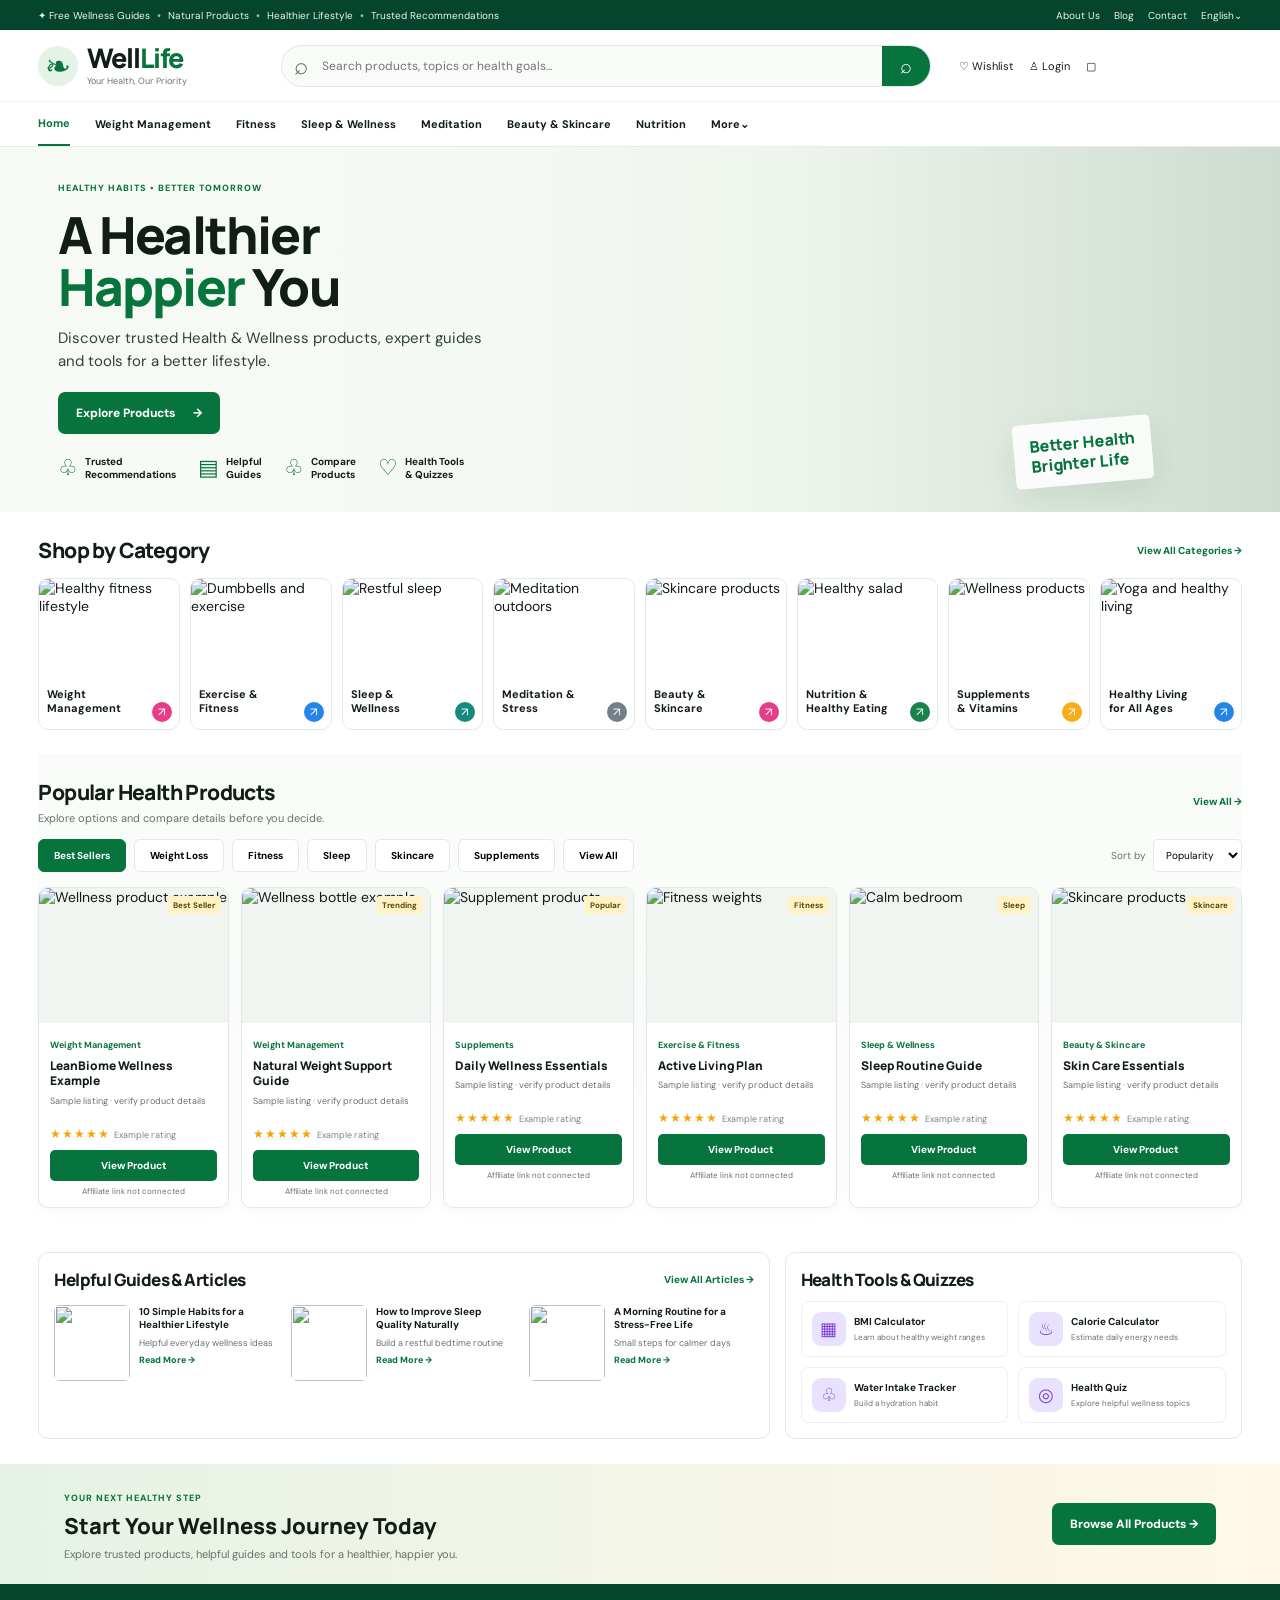
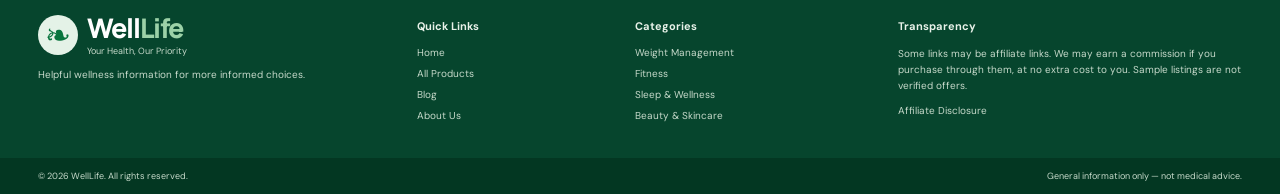
==== commit 5f23b5b2: "Add files via upload" ====
--- a/index.html
+++ b/index.html
@@ -1,40 +1,52 @@
 <!doctype html>
-<html lang="en"><head>
+<html lang="en">
+<head>
 <meta charset="utf-8"><meta name="viewport" content="width=device-width,initial-scale=1">
-<meta name="description" content="Explore wellness guides, compare health and wellness products, and discover helpful tools with WellLife.">
-<title>WellLife — Your Health, Our Priority</title><link rel="stylesheet" href="style.css">
-</head><body>
-<div class="announcement"><div>✦ Helpful Wellness Guides　•　Transparent Product Recommendations　•　Free Wellness Tools</div><div class="toplinks"><a href="#about">About Us</a><a href="#guides">Guides</a><a href="#disclosure">Affiliate Disclosure</a></div></div>
-<header class="site-header"><a class="brand" href="#"><span class="brand-mark">❧</span><span><strong>Well<span>Life</span></strong><small>Your Health, Our Priority</small></span></a>
-<form class="search" id="searchForm"><span class="search-icon">⌕</span><input id="searchInput" type="search" placeholder="Search products, guides, topics..." aria-label="Search"><button>Search</button></form><div class="header-links"><a href="#products">♡ Wishlist</a><a href="#tools">Tools</a></div></header>
-<nav class="main-nav"><a class="active" href="#">Home</a><a href="#categories">Weight Management</a><a href="#categories">Fitness</a><a href="#categories">Sleep & Wellness</a><a href="#categories">Meditation</a><a href="#categories">Beauty & Skincare</a><a href="#categories">Nutrition</a><a href="#categories">Supplements</a><a href="#tools">Tools</a><a href="#guides">Guides</a></nav>
+<meta name="description" content="Explore wellness products, helpful guides, comparisons and free health tools with WellLife.">
+<title>WellLife | A Healthier, Happier You</title>
+<link rel="stylesheet" href="style.css">
+</head>
+<body>
+<div class="topbar"><div>✦ Free Wellness Guides <b>•</b> Natural Products <b>•</b> Healthier Lifestyle <b>•</b> Trusted Recommendations</div><div class="toplinks"><a href="#about">About Us</a><a href="#guides">Blog</a><a href="#contact">Contact</a><a href="#footer">English⌄</a></div></div>
+<header class="header wrap">
+<a class="logo" href="index.html"><span class="logo-leaf">❧</span><span><strong>Well<span>Life</span></strong><small>Your Health, Our Priority</small></span></a>
+<form class="searchbar" id="searchForm"><span>⌕</span><input id="searchInput" placeholder="Search products, topics or health goals..." aria-label="Search products and guides"><button>⌕</button></form>
+<div class="header-actions"><a href="#products">♡ Wishlist</a><a href="#tools">♙ Login</a><a href="#products">▢</a></div>
+</header>
+<nav class="nav"><a class="current" href="index.html">Home</a><a href="category.html?category=Weight%20Management">Weight Management</a><a href="category.html?category=Fitness">Fitness</a><a href="category.html?category=Sleep%20%26%20Wellness">Sleep & Wellness</a><a href="category.html?category=Meditation">Meditation</a><a href="category.html?category=Beauty%20%26%20Skincare">Beauty & Skincare</a><a href="category.html?category=Nutrition">Nutrition</a><a href="category.html?category=Supplements">More⌄</a></nav>
 <main>
-<section class="hero"><div class="hero-photo"></div><div class="hero-overlay"></div><div class="hero-copy"><span class="eyebrow">HEALTHY HABITS • BETTER TOMORROW</span><h1>Your Complete<br><span>Health & Wellness</span> Guide</h1><p>Explore helpful guides, compare wellness products, and find tools that support more informed choices for your wellbeing.</p><div class="hero-points"><span>✓ Helpful information</span><span>✓ Product comparisons</span><span>✓ Useful tools</span></div><a class="button" href="#categories">Explore Categories　→</a></div>
-<aside class="finder-card"><span class="mini-label">PERSONALIZED WELLNESS FINDER</span><h2>What would you like help with?</h2><p>Choose a goal to explore related guides and products.</p><div class="goal-list"><button data-goal="Diets & Weight Loss">⚖　Weight management</button><button data-goal="Exercise & Fitness">↗　Exercise & fitness</button><button data-goal="Sleep and Dreams">☾　Better sleep</button><button data-goal="Meditation">◎　Stress & meditation</button><button data-goal="Beauty">✧　Beauty & skincare</button></div><p class="fine-print">General information only — not medical advice.</p></aside><div class="hero-note">✦ Small steps.<br>　Healthier habits.</div></section>
-<section class="section" id="categories"><div class="section-heading"><div><span class="mini-label">EXPLORE YOUR INTERESTS</span><h2>Explore Health & Wellness Categories</h2><p>Start with the topic that matters to you.</p></div><a href="#categories">View all categories →</a></div>
+<section class="hero">
+<div class="hero-bg"></div><div class="hero-shade"></div>
+<div class="hero-copy"><span class="eyebrow">HEALTHY HABITS • BETTER TOMORROW</span><h1>A Healthier<br><span>Happier</span> You</h1><p>Discover trusted Health & Wellness products, expert guides and tools for a better lifestyle.</p><a class="btn" href="#products">Explore Products <span>→</span></a>
+<div class="trust-row"><div><span>♧</span><b>Trusted<br>Recommendations</b></div><div><span>▤</span><b>Helpful<br>Guides</b></div><div><span>♧</span><b>Compare<br>Products</b></div><div><span>♡</span><b>Health Tools<br>& Quizzes</b></div></div></div>
+<div class="hero-slogan">Better Health<br>Brighter Life</div>
+</section>
+<section class="section wrap" id="categories"><div class="section-title"><h2>Shop by Category</h2><a href="category.html">View All Categories →</a></div>
 <div class="category-grid">
-<button class="category-card" data-category="Diets & Weight Loss"><img src="https://images.unsplash.com/photo-1538805060514-97d9cc17730c?auto=format&fit=crop&w=600&q=80" alt="Fitness lifestyle"><span><strong>Weight Management</strong><small>Guides and product options</small></span></button>
-<button class="category-card" data-category="Exercise & Fitness"><img src="https://images.unsplash.com/photo-1583454110551-21f2fa2afe61?auto=format&fit=crop&w=600&q=80" alt="Strength training"><span><strong>Exercise & Fitness</strong><small>Movement and strength</small></span></button>
-<button class="category-card" data-category="Sleep and Dreams"><img src="https://images.unsplash.com/photo-1511295742362-92c96b8f8a34?auto=format&fit=crop&w=600&q=80" alt="Calm bedroom"><span><strong>Sleep & Wellness</strong><small>Build healthier routines</small></span></button>
-<button class="category-card" data-category="Meditation"><img src="https://images.unsplash.com/photo-1506126613408-eca07ce68773?auto=format&fit=crop&w=600&q=80" alt="Meditation outdoors"><span><strong>Meditation & Stress</strong><small>Mindfulness resources</small></span></button>
-<button class="category-card" data-category="Beauty"><img src="https://images.unsplash.com/photo-1608248543803-ba4f8c70ae0b?auto=format&fit=crop&w=600&q=80" alt="Skincare products"><span><strong>Beauty & Skincare</strong><small>Explore skincare topics</small></span></button>
-<button class="category-card" data-category="Nutrition"><img src="https://images.unsplash.com/photo-1512621776951-a57141f2eefd?auto=format&fit=crop&w=600&q=80" alt="Fresh salad"><span><strong>Nutrition</strong><small>Food and healthy habits</small></span></button>
-<button class="category-card" data-category="Dietary Supplements"><img src="https://images.unsplash.com/photo-1571781926291-c477ebfd024b?auto=format&fit=crop&w=600&q=80" alt="Wellness products"><span><strong>Supplements</strong><small>Understand product labels</small></span></button>
-<button class="category-card" data-category="Yoga"><img src="https://images.unsplash.com/photo-1544367567-0f2fcb009e0b?auto=format&fit=crop&w=600&q=80" alt="Yoga practice"><span><strong>Yoga & Healthy Living</strong><small>Everyday wellbeing</small></span></button>
+<a class="category-tile" href="category.html?category=Weight%20Management"><img src="https://images.unsplash.com/photo-1571019613454-1cb2f99b2d8b?auto=format&fit=crop&w=500&q=80" alt="Healthy fitness lifestyle"><strong>Weight<br>Management</strong><span class="arrow pink">↗</span></a>
+<a class="category-tile" href="category.html?category=Fitness"><img src="https://images.unsplash.com/photo-1583454110551-21f2fa2afe61?auto=format&fit=crop&w=500&q=80" alt="Dumbbells and exercise"><strong>Exercise &<br>Fitness</strong><span class="arrow blue">↗</span></a>
+<a class="category-tile" href="category.html?category=Sleep%20%26%20Wellness"><img src="https://images.unsplash.com/photo-1511295742362-92c96b8f8a34?auto=format&fit=crop&w=500&q=80" alt="Restful sleep"><strong>Sleep &<br>Wellness</strong><span class="arrow teal">↗</span></a>
+<a class="category-tile" href="category.html?category=Meditation"><img src="https://images.unsplash.com/photo-1506126613408-eca07ce68773?auto=format&fit=crop&w=500&q=80" alt="Meditation outdoors"><strong>Meditation &<br>Stress</strong><span class="arrow gray">↗</span></a>
+<a class="category-tile" href="category.html?category=Beauty%20%26%20Skincare"><img src="https://images.unsplash.com/photo-1608248543803-ba4f8c70ae0b?auto=format&fit=crop&w=500&q=80" alt="Skincare products"><strong>Beauty &<br>Skincare</strong><span class="arrow pink">↗</span></a>
+<a class="category-tile" href="category.html?category=Nutrition"><img src="https://images.unsplash.com/photo-1512621776951-a57141f2eefd?auto=format&fit=crop&w=500&q=80" alt="Healthy salad"><strong>Nutrition &<br>Healthy Eating</strong><span class="arrow green">↗</span></a>
+<a class="category-tile" href="category.html?category=Supplements"><img src="https://images.unsplash.com/photo-1571781926291-c477ebfd024b?auto=format&fit=crop&w=500&q=80" alt="Wellness products"><strong>Supplements<br>& Vitamins</strong><span class="arrow yellow">↗</span></a>
+<a class="category-tile" href="category.html?category=Healthy%20Living"><img src="https://images.unsplash.com/photo-1544367567-0f2fcb009e0b?auto=format&fit=crop&w=500&q=80" alt="Yoga and healthy living"><strong>Healthy Living<br>for All Ages</strong><span class="arrow blue">↗</span></a>
 </div></section>
-<section class="finder-strip"><div class="finder-symbol">✧</div><div class="finder-strip-copy"><span class="mini-label">A MORE HELPFUL WAY TO EXPLORE</span><h2>Find information for your wellness goals</h2><p>Choose a topic, read the guide, and compare relevant options at your own pace.</p></div><a class="button button-light" href="#tools">Explore free tools →</a></section>
-<section class="section" id="products"><div class="section-heading"><div><span class="mini-label">CURATED DISCOVERY</span><h2>Featured Wellness Products</h2><p>Compare details carefully and choose what fits your needs.</p></div><a href="#products">Browse products →</a></div>
-<div class="product-toolbar"><div class="filter-pills"><button class="pill active" data-filter="All">All products</button><button class="pill" data-filter="Diets & Weight Loss">Weight management</button><button class="pill" data-filter="Exercise & Fitness">Fitness</button><button class="pill" data-filter="Sleep and Dreams">Sleep</button><button class="pill" data-filter="Beauty">Beauty</button><button class="pill" data-filter="Dietary Supplements">Supplements</button></div><label class="sort-label">Sort <select id="sortSelect"><option value="featured">Featured</option><option value="name">Name A–Z</option></select></label></div>
-<div class="product-grid" id="productGrid">
-<article class="product-card" data-category="Diets & Weight Loss" data-name="Wellness Goal Guide"><div class="product-art"><img src="https://images.unsplash.com/photo-1607619056574-7b8d3ee536b2?auto=format&fit=crop&w=700&q=80" alt="Wellness product placeholder"><span class="product-tag">WEIGHT MANAGEMENT</span></div><div class="product-info"><small class="product-category">Weight management</small><h3>Wellness Goal Guide</h3><p>Sample listing — replace with a verified ClickBank offer.</p><a class="button product-button affiliate-link" href="#disclosure" data-product="Wellness Goal Guide">View offer ↗</a></div></article>
-<article class="product-card" data-category="Exercise & Fitness" data-name="Active Living Plan"><div class="product-art"><img src="https://images.unsplash.com/photo-1583454110551-21f2fa2afe61?auto=format&fit=crop&w=700&q=80" alt="Fitness image"><span class="product-tag">FITNESS</span></div><div class="product-info"><small class="product-category">Exercise & fitness</small><h3>Active Living Plan</h3><p>Sample listing — replace with a verified offer.</p><a class="button product-button affiliate-link" href="#disclosure" data-product="Active Living Plan">View offer ↗</a></div></article>
-<article class="product-card" data-category="Sleep and Dreams" data-name="Sleep Routine Guide"><div class="product-art"><img src="https://images.unsplash.com/photo-1511295742362-92c96b8f8a34?auto=format&fit=crop&w=700&q=80" alt="Sleep environment"><span class="product-tag">SLEEP & WELLNESS</span></div><div class="product-info"><small class="product-category">Sleep & wellness</small><h3>Sleep Routine Guide</h3><p>Sample listing — replace with a verified offer.</p><a class="button product-button affiliate-link" href="#disclosure" data-product="Sleep Routine Guide">View offer ↗</a></div></article>
-<article class="product-card" data-category="Beauty" data-name="Skin Care Essentials"><div class="product-art"><img src="https://images.unsplash.com/photo-1608248543803-ba4f8c70ae0b?auto=format&fit=crop&w=700&q=80" alt="Skincare products"><span class="product-tag">BEAUTY</span></div><div class="product-info"><small class="product-category">Beauty & skincare</small><h3>Skin Care Essentials</h3><p>Sample listing — replace with a verified offer.</p><a class="button product-button affiliate-link" href="#disclosure" data-product="Skin Care Essentials">View offer ↗</a></div></article>
-</div><p class="notice">Transparency: these are visual demo cards, not verified products or endorsements. Add real product details and approved affiliate links before publishing.</p></section>
-<section class="three-column section" id="tools"><article class="info-panel compare-panel"><div class="panel-image"><img src="https://images.unsplash.com/photo-1571781926291-c477ebfd024b?auto=format&fit=crop&w=700&q=80" alt="Wellness products"></div><span class="mini-label">MAKE INFORMED CHOICES</span><h2>Compare options thoughtfully</h2><p>Review features, pricing, ingredients where relevant, limitations, and seller terms before deciding.</p><a href="#products" class="text-link">Explore product cards →</a></article>
-<article class="info-panel tools-panel"><span class="mini-label">FREE RESOURCES</span><h2>Wellness tools</h2><a href="#tools" class="tool-row"><span class="tool-icon purple">▦</span><span><strong>BMI information</strong><small>Understand what BMI can and cannot tell you.</small></span></a><a href="#tools" class="tool-row"><span class="tool-icon orange">◉</span><span><strong>Sleep habit checklist</strong><small>Reflect on your routine.</small></span></a><a href="#tools" class="tool-row"><span class="tool-icon blue">☾</span><span><strong>Stress check-in</strong><small>A simple mindfulness prompt.</small></span></a></article>
-<article class="info-panel guides-panel" id="guides"><span class="mini-label">LEARN & EXPLORE</span><h2>Latest guides</h2><div class="guide-item"><img src="https://images.unsplash.com/photo-1512621776951-a57141f2eefd?auto=format&fit=crop&w=160&q=80" alt=""><div><strong>How to evaluate wellness claims</strong><small>Learn what to check before trusting a claim.</small></div></div><div class="guide-item"><img src="https://images.unsplash.com/photo-1511295742362-92c96b8f8a34?auto=format&fit=crop&w=160&q=80" alt=""><div><strong>Building a consistent sleep routine</strong><small>Practical habits and reliable resources.</small></div></div><div class="guide-item"><img src="https://images.unsplash.com/photo-1608248543803-ba4f8c70ae0b?auto=format&fit=crop&w=160&q=80" alt=""><div><strong>How to compare online products</strong><small>Look beyond a product's headline claims.</small></div></div></article></section>
-<section class="newsletter"><div><span class="mini-label">WELLNESS NOTES</span><h2>Get helpful guides in your inbox</h2><p>Optional email updates with useful articles and product education.</p></div><form id="newsletterForm"><input type="email" placeholder="Email address (demo only)" aria-label="Email address"><button>Join updates</button></form><p id="newsletterMessage" class="form-message" aria-live="polite"></p></section>
+<section class="section products-section wrap" id="products"><div class="section-title"><div><h2>Popular Health Products</h2><p>Explore options and compare details before you decide.</p></div><a href="category.html">View All →</a></div>
+<div class="filter-row" id="filters"><button class="filter active" data-filter="All">Best Sellers</button><button class="filter" data-filter="Weight Management">Weight Loss</button><button class="filter" data-filter="Fitness">Fitness</button><button class="filter" data-filter="Sleep & Wellness">Sleep</button><button class="filter" data-filter="Beauty & Skincare">Skincare</button><button class="filter" data-filter="Supplements">Supplements</button><button class="filter" data-filter="All">View All</button><label class="sort">Sort by <select id="sortSelect"><option value="featured">Popularity</option><option value="name">Name A–Z</option></select></label></div>
+<div class="products-grid" id="productGrid">
+<article class="product-card" data-category="Weight Management" data-name="LeanBiome Wellness Example"><a class="product-image" href="product.html?id=leanbiome"><img src="https://images.unsplash.com/photo-1607619056574-7b8d3ee536b2?auto=format&fit=crop&w=600&q=80" alt="Wellness product example"><span class="tag">Best Seller</span></a><div class="product-body"><small>Weight Management</small><h3><a href="product.html?id=leanbiome">LeanBiome Wellness Example</a></h3><p>Sample listing · verify product details</p><div class="stars">★★★★★ <span>Example rating</span></div><a class="product-btn" href="product.html?id=leanbiome">View Product</a><small class="affiliate-note">Affiliate link not connected</small></div></article>
+<article class="product-card" data-category="Weight Management" data-name="Natural Weight Support Guide"><a class="product-image" href="product.html?id=weight-guide"><img src="https://images.unsplash.com/photo-1571781926291-c477ebfd024b?auto=format&fit=crop&w=600&q=80" alt="Wellness bottle example"><span class="tag">Trending</span></a><div class="product-body"><small>Weight Management</small><h3><a href="product.html?id=weight-guide">Natural Weight Support Guide</a></h3><p>Sample listing · verify product details</p><div class="stars">★★★★★ <span>Example rating</span></div><a class="product-btn" href="product.html?id=weight-guide">View Product</a><small class="affiliate-note">Affiliate link not connected</small></div></article>
+<article class="product-card" data-category="Supplements" data-name="Daily Wellness Essentials"><a class="product-image" href="product.html?id=wellness"><img src="https://images.unsplash.com/photo-1550572017-edd951b55104?auto=format&fit=crop&w=600&q=80" alt="Supplement products"><span class="tag">Popular</span></a><div class="product-body"><small>Supplements</small><h3><a href="product.html?id=wellness">Daily Wellness Essentials</a></h3><p>Sample listing · verify product details</p><div class="stars">★★★★★ <span>Example rating</span></div><a class="product-btn" href="product.html?id=wellness">View Product</a><small class="affiliate-note">Affiliate link not connected</small></div></article>
+<article class="product-card" data-category="Fitness" data-name="Active Living Plan"><a class="product-image" href="product.html?id=active"><img src="https://images.unsplash.com/photo-1583454110551-21f2fa2afe61?auto=format&fit=crop&w=600&q=80" alt="Fitness weights"><span class="tag">Fitness</span></a><div class="product-body"><small>Exercise & Fitness</small><h3><a href="product.html?id=active">Active Living Plan</a></h3><p>Sample listing · verify product details</p><div class="stars">★★★★★ <span>Example rating</span></div><a class="product-btn" href="product.html?id=active">View Product</a><small class="affiliate-note">Affiliate link not connected</small></div></article>
+<article class="product-card" data-category="Sleep & Wellness" data-name="Sleep Routine Guide"><a class="product-image" href="product.html?id=sleep"><img src="https://images.unsplash.com/photo-1511295742362-92c96b8f8a34?auto=format&fit=crop&w=600&q=80" alt="Calm bedroom"><span class="tag">Sleep</span></a><div class="product-body"><small>Sleep & Wellness</small><h3><a href="product.html?id=sleep">Sleep Routine Guide</a></h3><p>Sample listing · verify product details</p><div class="stars">★★★★★ <span>Example rating</span></div><a class="product-btn" href="product.html?id=sleep">View Product</a><small class="affiliate-note">Affiliate link not connected</small></div></article>
+<article class="product-card" data-category="Beauty & Skincare" data-name="Skin Care Essentials"><a class="product-image" href="product.html?id=skincare"><img src="https://images.unsplash.com/photo-1608248543803-ba4f8c70ae0b?auto=format&fit=crop&w=600&q=80" alt="Skincare products"><span class="tag">Skincare</span></a><div class="product-body"><small>Beauty & Skincare</small><h3><a href="product.html?id=skincare">Skin Care Essentials</a></h3><p>Sample listing · verify product details</p><div class="stars">★★★★★ <span>Example rating</span></div><a class="product-btn" href="product.html?id=skincare">View Product</a><small class="affiliate-note">Affiliate link not connected</small></div></article>
+</div>
+</section>
+<section class="lower wrap" id="guides"><div class="guides-box"><div class="section-title"><h2>Helpful Guides & Articles</h2><a href="#guides">View All Articles →</a></div><div class="guide-list"><a class="guide" href="#guides"><img src="https://images.unsplash.com/photo-1512621776951-a57141f2eefd?auto=format&fit=crop&w=180&q=80" alt=""><span><b>10 Simple Habits for a Healthier Lifestyle</b><small>Helpful everyday wellness ideas</small><em>Read More →</em></span></a><a class="guide" href="#guides"><img src="https://images.unsplash.com/photo-1511295742362-92c96b8f8a34?auto=format&fit=crop&w=180&q=80" alt=""><span><b>How to Improve Sleep Quality Naturally</b><small>Build a restful bedtime routine</small><em>Read More →</em></span></a><a class="guide" href="#guides"><img src="https://images.unsplash.com/photo-1506126613408-eca07ce68773?auto=format&fit=crop&w=180&q=80" alt=""><span><b>A Morning Routine for a Stress-Free Life</b><small>Small steps for calmer days</small><em>Read More →</em></span></a></div></div>
+<div class="tools-box" id="tools"><div class="section-title"><h2>Health Tools & Quizzes</h2></div><a href="#tools" class="tool"><span>▦</span><b>BMI Calculator<small>Learn about healthy weight ranges</small></b></a><a href="#tools" class="tool"><span>♨</span><b>Calorie Calculator<small>Estimate daily energy needs</small></b></a><a href="#tools" class="tool"><span>♧</span><b>Water Intake Tracker<small>Build a hydration habit</small></b></a><a href="#tools" class="tool"><span>◎</span><b>Health Quiz<small>Explore helpful wellness topics</small></b></a></div></section>
+<section class="journey"><div><span class="eyebrow">YOUR NEXT HEALTHY STEP</span><h2>Start Your Wellness Journey Today</h2><p>Explore trusted products, helpful guides and tools for a healthier, happier you.</p></div><a class="btn" href="#products">Browse All Products →</a></section>
 </main>
-<footer id="disclosure"><div class="footer-main"><div class="footer-brand"><a class="brand brand-footer" href="#"><span class="brand-mark">❧</span><span><strong>Well<span>Life</span></strong><small>Your Health, Our Priority</small></span></a><p>Helpful wellness information for more informed choices.</p></div><div><h3>Explore</h3><a href="#categories">Categories</a><a href="#products">Products</a><a href="#guides">Guides</a><a href="#tools">Tools</a></div><div><h3>About</h3><a href="#about">About WellLife</a><a href="#disclosure">Affiliate disclosure</a><a href="#disclosure">Privacy policy (to be added)</a></div><div><h3>Transparency</h3><p class="disclosure-text">Some links may be affiliate links. If you purchase through them, we may earn a commission at no extra cost to you. This does not guarantee a product's effectiveness or make it right for everyone.</p></div></div><div class="footer-bottom"><span>© <span id="year"></span> WellLife. Design starter.</span><span>General information only — not medical advice.</span></div></footer>
-<div class="toast" id="toast" role="status" aria-live="polite"></div><script src="script.js"></script></body></html>+<footer id="footer"><div class="footer-main wrap"><div><a class="logo footer-logo" href="index.html"><span class="logo-leaf">❧</span><span><strong>Well<span>Life</span></strong><small>Your Health, Our Priority</small></span></a><p>Helpful wellness information for more informed choices.</p></div><div><h4>Quick Links</h4><a href="index.html">Home</a><a href="category.html">All Products</a><a href="#guides">Blog</a><a href="#about">About Us</a></div><div><h4>Categories</h4><a href="category.html?category=Weight%20Management">Weight Management</a><a href="category.html?category=Fitness">Fitness</a><a href="category.html?category=Sleep%20%26%20Wellness">Sleep & Wellness</a><a href="category.html?category=Beauty%20%26%20Skincare">Beauty & Skincare</a></div><div id="about"><h4>Transparency</h4><p>Some links may be affiliate links. We may earn a commission if you purchase through them, at no extra cost to you. Sample listings are not verified offers.</p><a href="#footer">Affiliate Disclosure</a></div></div><div class="copyright"><span>© 2026 WellLife. All rights reserved.</span><span>General information only — not medical advice.</span></div></footer>
+<div class="toast" id="toast" role="status"></div><script src="script.js"></script>
+</body></html>
--- a/style.css
+++ b/style.css
@@ -1,10 +1,10 @@
 @import url('https://fonts.googleapis.com/css2?family=DM+Sans:wght@400;500;600;700&family=Manrope:wght@400;500;600;700;800&display=swap');
-:root{--green:#176b3a;--deep:#103e2b;--mint:#edf6ef;--ink:#18231d;--muted:#68756d;--line:#e2e9e3;--shadow:0 12px 34px rgba(23,72,43,.09)}
-*{box-sizing:border-box}html{scroll-behavior:smooth}body{margin:0;background:#fff;color:var(--ink);font-family:"DM Sans",sans-serif;font-size:14px}a{color:inherit;text-decoration:none}button,input,select{font:inherit}.announcement{min-height:32px;padding:7px 4.5%;background:var(--deep);color:#eaf6ed;display:flex;align-items:center;gap:12px;font-size:11px;justify-content:space-between}.toplinks{display:flex;gap:18px}.site-header{padding:17px 4.5%;display:flex;align-items:center;gap:30px;border-bottom:1px solid #edf0ed;background:#fff}.brand{display:flex;align-items:center;gap:9px;min-width:210px}.brand-mark{display:grid;place-items:center;width:44px;height:44px;border-radius:50%;background:#e5f3e8;color:var(--green);font-size:32px}.brand strong{font:800 28px Manrope,sans-serif;letter-spacing:-1px;display:block;line-height:1}.brand strong span{color:var(--green)}.brand small{display:block;font-size:10px;color:#5e6b62;margin-top:3px}.search{height:43px;border:1px solid #dfe7e1;border-radius:24px;display:flex;align-items:center;overflow:hidden;flex:1;max-width:680px;background:#f9fbf9}.search-icon{padding-left:15px;font-size:23px;color:#607064}.search input{border:0;background:transparent;outline:0;padding:0 12px;min-width:0;flex:1}.search button,.newsletter button{border:0;background:var(--green);color:#fff;font-weight:700;padding:0 22px;cursor:pointer;height:100%}.header-links{display:flex;gap:18px;white-space:nowrap;font-size:12px}.main-nav{padding:0 4.5%;display:flex;gap:25px;align-items:center;min-height:47px;border-bottom:1px solid var(--line);overflow-x:auto;white-space:nowrap;background:#fff}.main-nav a{font-size:12px;font-weight:600;color:#344138;padding:17px 0}.main-nav a.active{color:var(--green);border-bottom:3px solid var(--green)}
-.hero{min-height:410px;padding:42px 4.5%;display:grid;grid-template-columns:minmax(0,1.35fr) minmax(280px,.65fr);align-items:center;gap:30px;position:relative;overflow:hidden;background:#e5efe4}.hero-photo,.hero-overlay{position:absolute;inset:0}.hero-photo{background-image:url("https://images.unsplash.com/photo-1506126613408-eca07ce68773?auto=format&fit=crop&w=2000&q=85");background-size:cover;background-position:center 45%;transform:scale(1.01)}.hero-overlay{background:linear-gradient(90deg,rgba(246,250,244,.96) 0%,rgba(246,250,244,.91) 39%,rgba(246,250,244,.48) 64%,rgba(15,53,33,.18) 100%)}.hero-copy,.finder-card,.hero-note{position:relative;z-index:1}.eyebrow,.mini-label{font-size:10px;font-weight:800;letter-spacing:1px;color:var(--green)}h1,h2,h3,p{margin-top:0}h1{font:800 clamp(34px,4vw,51px)/1.08 Manrope,sans-serif;letter-spacing:-1.8px;margin:15px 0}.hero h1 span{color:var(--green)}.hero-copy>p{max-width:570px;color:#394b3e;font-size:16px;line-height:1.65}.hero-points{display:flex;gap:17px;flex-wrap:wrap;margin:20px 0;color:#315c3b;font-size:12px;font-weight:700}.button{display:inline-flex;align-items:center;justify-content:center;gap:18px;border:0;border-radius:9px;background:var(--green);color:#fff;padding:13px 19px;font-weight:700;font-size:13px;cursor:pointer;transition:transform .15s,background .15s}.button:hover{background:#10562d;transform:translateY(-1px)}.finder-card{background:rgba(255,255,255,.96);border:1px solid #e3ebe4;border-radius:16px;padding:22px;box-shadow:var(--shadow);max-width:360px;justify-self:end;width:100%;backdrop-filter:blur(6px)}.finder-card h2{font:800 19px Manrope,sans-serif;margin:8px 0}.finder-card>p{color:var(--muted);font-size:12px;line-height:1.5}.goal-list{display:grid;gap:7px}.goal-list button{border:1px solid var(--line);border-radius:8px;padding:10px;background:#fbfdfb;color:#263b2c;cursor:pointer;text-align:left}.goal-list button:hover,.goal-list button.selected{border-color:#6eaa7b;background:var(--mint)}.fine-print{font-size:10px!important;margin:12px 0 0}.hero-note{position:absolute;right:35%;bottom:26px;border-radius:10px;background:rgba(255,255,255,.82);padding:10px 14px;color:var(--green);font:700 14px Manrope,sans-serif;transform:rotate(-4deg);box-shadow:var(--shadow)}
-.section{padding:34px 4.5%}.section-heading{display:flex;justify-content:space-between;align-items:end;gap:16px;margin-bottom:20px}.section-heading h2,.info-panel h2,.finder-strip h2,.newsletter h2{font:800 23px Manrope,sans-serif;letter-spacing:-.6px;margin:6px 0}.section-heading p,.finder-strip p,.info-panel p,.newsletter p{color:var(--muted);font-size:12px;margin-bottom:0;line-height:1.55}.section-heading>a,.text-link{font-weight:700;color:var(--green);font-size:12px;white-space:nowrap}.category-grid{display:grid;grid-template-columns:repeat(8,minmax(0,1fr));gap:12px}.category-card{padding:0;border:1px solid var(--line);border-radius:12px;overflow:hidden;background:#fff;text-align:left;cursor:pointer;transition:transform .15s,box-shadow .15s;min-width:0}.category-card:hover{transform:translateY(-3px);box-shadow:var(--shadow)}.category-card img{display:block;width:100%;height:100px;object-fit:cover;transition:transform .25s}.category-card:hover img{transform:scale(1.04)}.category-card>span{display:block;padding:12px 11px 13px}.category-card strong,.category-card small{display:block}.category-card strong{font-size:12px;line-height:1.35}.category-card small{font-size:10px;color:var(--muted);line-height:1.4;margin-top:5px}.finder-strip{margin:0 4.5%;padding:24px 28px;border-radius:15px;background:linear-gradient(110deg,#eaf5ec,#f5f8ed);display:flex;align-items:center;gap:20px}.finder-symbol{width:55px;height:55px;border-radius:50%;display:grid;place-items:center;background:#d6ead9;color:var(--green);font-size:30px;flex-shrink:0}.finder-strip-copy{flex:1}.finder-strip h2{margin-top:7px}.button-light{background:#fff;color:var(--green);border:1px solid #cfe2d2;white-space:nowrap}.button-light:hover{color:#fff}
-.product-toolbar{display:flex;align-items:center;justify-content:space-between;gap:16px;margin-bottom:18px}.filter-pills{display:flex;gap:8px;flex-wrap:wrap}.pill{border:1px solid var(--line);border-radius:20px;background:#fff;padding:9px 13px;font-size:11px;cursor:pointer;color:#526057}.pill.active,.pill:hover{background:var(--green);color:#fff;border-color:var(--green)}.sort-label{display:flex;align-items:center;gap:7px;color:var(--muted);font-size:12px;white-space:nowrap}.sort-label select{border:1px solid var(--line);border-radius:7px;padding:8px;background:#fff;color:var(--ink)}.product-grid{display:grid;grid-template-columns:repeat(4,minmax(0,1fr));gap:16px}.product-card{border:1px solid var(--line);border-radius:14px;overflow:hidden;background:#fff;transition:box-shadow .15s,transform .15s}.product-card:hover{box-shadow:var(--shadow);transform:translateY(-3px)}.product-art{height:180px;position:relative;overflow:hidden;background:#edf4ee}.product-art img{width:100%;height:100%;object-fit:cover;display:block;transition:transform .25s}.product-card:hover .product-art img{transform:scale(1.04)}.product-tag{position:absolute;top:12px;left:12px;font-size:9px;letter-spacing:.5px;font-weight:800;background:rgba(255,255,255,.94);padding:6px 8px;border-radius:5px;color:#315f3b}.product-info{padding:15px}.product-category{font-size:10px;color:var(--green);font-weight:700}.product-info h3{font:800 15px Manrope,sans-serif;margin:7px 0}.product-info p{font-size:11px;line-height:1.5;color:var(--muted);min-height:32px;margin-bottom:12px}.product-button{width:100%;font-size:11px;padding:11px}.notice{font-size:11px;color:#6d766f;background:#f7f9f7;border-left:3px solid #b7d5bd;padding:11px 13px;margin:15px 0 0;line-height:1.5}
-.three-column{display:grid;grid-template-columns:1fr 1fr 1fr;gap:16px}.info-panel{border:1px solid var(--line);border-radius:14px;padding:21px;background:#fff;min-width:0;overflow:hidden}.compare-panel{background:linear-gradient(135deg,#edf6ef,#f9fbf8)}.panel-image{margin:-21px -21px 18px;height:125px;overflow:hidden}.panel-image img{width:100%;height:100%;object-fit:cover}.info-panel h2{font-size:19px;margin:9px 0}.compare-panel .text-link{display:inline-block;margin-top:18px}.tool-row{display:flex;gap:12px;align-items:center;padding:12px 0;border-bottom:1px solid var(--line)}.tool-row:last-child{border:0}.tool-icon{width:38px;height:38px;border-radius:50%;display:grid;place-items:center;font-size:20px;flex-shrink:0}.purple{background:#f0e5ff;color:#8845c5}.orange{background:#fff0e3;color:#c66a23}.blue{background:#e2efff;color:#3276c5}.tool-row strong,.tool-row small,.guide-item strong,.guide-item small{display:block}.tool-row strong,.guide-item strong{font-size:12px}.tool-row small,.guide-item small{font-size:10px;color:var(--muted);line-height:1.45;margin-top:4px}.guide-item{display:flex;align-items:center;gap:12px;padding:12px 0;border-bottom:1px solid var(--line)}.guide-item:last-child{border:0}.guide-item img{width:58px;height:52px;border-radius:8px;object-fit:cover;flex-shrink:0}.newsletter{margin:0 4.5% 28px;background:#eaf5ec;border-radius:14px;padding:24px;display:flex;align-items:center;gap:24px;flex-wrap:wrap}.newsletter>div{flex:1;min-width:220px}.newsletter h2{font-size:20px}.newsletter form{display:flex;flex:1;min-width:260px;max-width:500px;height:42px}.newsletter input{min-width:0;flex:1;border:1px solid #d4e3d6;border-radius:8px 0 0 8px;padding:0 13px;outline-color:#8dbb96}.newsletter button{border-radius:0 8px 8px 0}.form-message{width:100%;font-size:12px;color:var(--green);margin:0}.footer-main{background:var(--deep);color:#e7f2e9;padding:35px 4.5%;display:grid;grid-template-columns:1.5fr .8fr .8fr 1.4fr;gap:35px}.brand-footer{min-width:0}.brand-footer strong{color:#fff}.brand-footer strong span{color:#a7d8b3}.brand-footer small{color:#c0d5c5}.footer-brand>p,.disclosure-text{font-size:11px;line-height:1.7;color:#c0d5c5;margin-top:15px}.footer-main h3{font-size:12px;margin:3px 0 14px;color:#fff}.footer-main>div:not(:first-child)>a{display:block;font-size:11px;color:#c0d5c5;margin:10px 0}.footer-bottom{background:#0b3020;color:#b6cbbd;display:flex;justify-content:space-between;gap:12px;padding:13px 4.5%;font-size:10px}.toast{position:fixed;bottom:20px;left:50%;transform:translate(-50%,20px);background:#153f2b;color:#fff;padding:12px 18px;border-radius:9px;box-shadow:var(--shadow);opacity:0;pointer-events:none;transition:.2s;z-index:10;max-width:90vw;font-size:12px}.toast.show{opacity:1;transform:translate(-50%,0)}.empty-state{grid-column:1/-1;text-align:center;border:1px dashed #cbd9ce;border-radius:12px;padding:30px;color:var(--muted)}
-@media(max-width:1050px){.category-grid{grid-template-columns:repeat(4,minmax(0,1fr))}.site-header{gap:15px}.brand{min-width:170px}.brand strong{font-size:24px}.main-nav{gap:19px}.product-grid{grid-template-columns:repeat(2,minmax(0,1fr))}.three-column{grid-template-columns:1fr 1fr}.guides-panel{grid-column:1/-1}.footer-main{grid-template-columns:1fr 1fr}.hero-note{display:none}}
-@media(max-width:700px){.announcement{font-size:10px;flex-wrap:wrap}.toplinks{display:none}.site-header{padding:15px 5%;display:grid;grid-template-columns:1fr auto}.brand{min-width:0}.search{grid-column:1/-1;grid-row:2;max-width:none;width:100%}.header-links{font-size:11px}.main-nav{padding:0 5%;gap:18px}.main-nav a{font-size:11px}.hero{padding:28px 5%;grid-template-columns:1fr;gap:22px}.hero-overlay{background:linear-gradient(90deg,rgba(246,250,244,.95),rgba(246,250,244,.77))}.hero h1{font-size:35px}.hero-copy>p{font-size:14px}.finder-card{justify-self:stretch;max-width:none}.section{padding:25px 5%}.section-heading{align-items:start;flex-direction:column}.category-grid{grid-template-columns:repeat(2,minmax(0,1fr));gap:10px}.category-card img{height:95px}.finder-strip{margin:0 5%;padding:20px;align-items:start;flex-direction:column}.product-toolbar{align-items:start;flex-direction:column}.product-grid{grid-template-columns:repeat(2,minmax(0,1fr));gap:10px}.product-art{height:125px}.product-info{padding:11px}.product-info h3{font-size:13px}.product-info p{font-size:10px}.three-column{grid-template-columns:1fr}.guides-panel{grid-column:auto}.newsletter{margin:0 5% 22px;padding:20px}.newsletter form{min-width:100%}.footer-main{padding:28px 5%;grid-template-columns:1fr 1fr;gap:24px}.footer-brand{grid-column:1/-1}.footer-bottom{padding:14px 5%;flex-direction:column}}
-@media(max-width:390px){.product-grid{grid-template-columns:1fr}.category-label strong{font-size:11px}.hero-points{gap:10px}.brand strong{font-size:22px}}+:root{--green:#08743d;--deep:#06452d;--ink:#121d17;--muted:#66736a;--line:#e3e9e4;--mint:#edf6ee;--shadow:0 12px 32px rgba(9,64,36,.09)}
+*{box-sizing:border-box}html{scroll-behavior:smooth}body{margin:0;color:var(--ink);font-family:"DM Sans",Arial,sans-serif;font-size:14px;background:#fff}a{color:inherit;text-decoration:none}button,input,select{font:inherit}.wrap{width:min(1440px,94%);margin-inline:auto}.topbar{min-height:30px;background:var(--deep);color:#eaf6ed;display:flex;justify-content:space-between;align-items:center;padding:7px 3%;font-size:10px;gap:12px}.topbar b{color:#9ac9a6;padding:0 4px}.toplinks{display:flex;gap:14px;white-space:nowrap}.header{display:flex;align-items:center;gap:28px;padding-top:14px;padding-bottom:14px}.logo{display:flex;align-items:center;gap:9px;min-width:215px}.logo-leaf{width:40px;height:40px;border-radius:50%;background:#e4f2e7;color:var(--green);display:grid;place-items:center;font-size:31px}.logo strong{font:800 27px/1 Manrope,sans-serif;letter-spacing:-1.2px;display:block}.logo strong span{color:var(--green)}.logo small{display:block;font-size:9px;color:#6a766d;margin-top:4px}.searchbar{height:42px;border:1px solid #e0e8e2;background:#f9fbf9;border-radius:24px;display:flex;align-items:center;flex:1;max-width:650px;overflow:hidden}.searchbar>span{font-size:24px;padding:0 12px;color:#5d6d61}.searchbar input{border:0;outline:0;background:transparent;flex:1;min-width:0;font-size:12px}.searchbar button{height:100%;border:0;background:var(--green);color:#fff;padding:0 18px;font-size:20px;cursor:pointer}.header-actions{display:flex;gap:16px;white-space:nowrap;font-size:11px}.nav{display:flex;align-items:center;gap:25px;overflow-x:auto;white-space:nowrap;padding:0 3%;min-height:42px;border-top:1px solid #f1f3f1;border-bottom:1px solid #e8ede8}.nav a{font-size:11px;font-weight:700;padding:14px 0}.nav a.current,.nav a:hover{color:var(--green);border-bottom:2px solid var(--green)}
+.hero{height:365px;position:relative;isolation:isolate;overflow:hidden;display:flex;align-items:center;padding:35px 4.5%;background:#eaf3e9}.hero-bg{position:absolute;inset:0;z-index:-2;background:url("https://images.unsplash.com/photo-1470252649378-9c29740c9fa8?auto=format&fit=crop&w=2000&q=85") center 48%/cover no-repeat}.hero-shade{position:absolute;inset:0;z-index:-1;background:linear-gradient(90deg,rgba(247,250,245,.97) 0%,rgba(247,250,245,.88) 35%,rgba(247,250,245,.30) 61%,rgba(5,48,29,.12) 100%)}.hero-copy{max-width:560px}.eyebrow{font-size:9px;letter-spacing:1px;font-weight:800;color:var(--green)}.hero h1,.category-hero h1{font:800 clamp(36px,4vw,53px)/1.02 Manrope,sans-serif;letter-spacing:-1.8px;margin:13px 0}.hero h1 span{color:var(--green)}.hero-copy p{max-width:450px;font-size:15px;line-height:1.55;color:#304238;margin-bottom:18px}.btn{display:inline-flex;align-items:center;gap:18px;border:0;border-radius:7px;background:var(--green);color:#fff;font-size:12px;font-weight:800;padding:13px 18px;cursor:pointer}.btn:hover,.product-btn:hover{background:#05582e}.trust-row{display:flex;gap:22px;margin-top:20px}.trust-row div{display:flex;align-items:center;gap:7px;font-size:10px;line-height:1.3}.trust-row div>span{font-size:22px;color:var(--green)}.hero-slogan{position:absolute;right:10%;bottom:28px;background:rgba(255,255,255,.85);padding:12px 16px;color:var(--green);font:800 16px/1.25 Manrope,sans-serif;transform:rotate(-5deg);border-radius:5px;box-shadow:var(--shadow)}
+.section{padding-top:24px;padding-bottom:24px}.section-title{display:flex;justify-content:space-between;align-items:center;gap:12px;margin-bottom:14px}.section-title h2{font:800 21px Manrope,sans-serif;letter-spacing:-.6px;margin:0}.section-title p{font-size:11px;color:var(--muted);margin:5px 0 0}.section-title>a{color:var(--green);font-size:10px;font-weight:800;white-space:nowrap}.category-grid{display:grid;grid-template-columns:repeat(8,minmax(0,1fr));gap:10px}.category-tile{position:relative;display:flex;flex-direction:column;border:1px solid var(--line);border-radius:10px;overflow:hidden;min-width:0;background:#fff;transition:transform .15s,box-shadow .15s}.category-tile:hover{transform:translateY(-3px);box-shadow:var(--shadow)}.category-tile img{width:100%;height:100px;object-fit:cover;display:block}.category-tile strong{font-size:11px;line-height:1.25;padding:9px 8px 13px;min-height:48px}.arrow{position:absolute;right:7px;bottom:7px;width:20px;height:20px;border-radius:50%;color:#fff;display:grid;place-items:center;font-size:12px}.pink{background:#e63d8a}.blue{background:#2584e7}.teal{background:#168a81}.gray{background:#71818a}.green{background:#19814a}.yellow{background:#f4ae1a}
+.products-section{background:linear-gradient(180deg,#f8fbf8,#fff)}.filter-row{display:flex;align-items:center;gap:8px;flex-wrap:wrap;margin-bottom:15px}.filter{border:1px solid var(--line);background:#fff;border-radius:6px;padding:9px 15px;font-size:10px;font-weight:700;cursor:pointer}.filter.active,.filter:hover{background:var(--green);border-color:var(--green);color:#fff}.sort{margin-left:auto;font-size:10px;color:var(--muted);display:flex;align-items:center;gap:7px}.sort select,.filters select{border:1px solid var(--line);border-radius:5px;padding:8px;background:#fff}.products-grid{display:grid;grid-template-columns:repeat(6,minmax(0,1fr));gap:12px}.product-card{min-width:0;border:1px solid var(--line);border-radius:10px;overflow:hidden;background:#fff;box-shadow:0 3px 12px rgba(10,50,30,.03)}.product-card[hidden]{display:none!important}.product-image{height:135px;display:block;position:relative;background:#f1f5f1;overflow:hidden}.product-image img{display:block;width:100%;height:100%;object-fit:cover;transition:transform .2s}.product-card:hover .product-image img{transform:scale(1.04)}.tag{position:absolute;top:8px;right:7px;background:#fff2c9;color:#604b00;border-radius:4px;padding:4px 6px;font-size:8px;font-weight:800}.product-body{padding:11px}.product-body>small:first-child{color:var(--green);font-size:9px;font-weight:700}.product-body h3{font:800 12px/1.3 Manrope,sans-serif;margin:6px 0}.product-body p{font-size:9px;color:var(--muted);line-height:1.4;min-height:25px;margin:0 0 5px}.stars{font-size:12px;letter-spacing:1px;color:#f3a600;margin:6px 0}.stars span{letter-spacing:0;color:#7b837d;font-size:9px}.product-btn{display:block;text-align:center;background:var(--green);color:#fff;border-radius:5px;padding:9px 5px;font-size:10px;font-weight:800;margin-top:8px}.affiliate-note{display:block;text-align:center;color:#66736a;font-size:8px!important;margin-top:5px}.lower{display:grid;grid-template-columns:1.6fr 1fr;gap:15px;padding-top:20px;padding-bottom:25px}.guides-box,.tools-box{border:1px solid var(--line);border-radius:10px;padding:15px}.guides-box .section-title h2,.tools-box .section-title h2{font-size:17px}.guide-list{display:grid;grid-template-columns:repeat(3,minmax(0,1fr));gap:12px}.guide{min-width:0;display:flex;gap:9px;align-items:flex-start}.guide img{width:76px;height:76px;object-fit:cover;border-radius:6px;flex-shrink:0}.guide b,.guide small,.guide em{display:block}.guide b{font-size:10px;line-height:1.35}.guide small{font-size:9px;color:var(--muted);margin:5px 0}.guide em{font-style:normal;font-size:9px;font-weight:800;color:var(--green)}.tools-box{display:grid;grid-template-columns:1fr 1fr;gap:10px;align-content:start}.tools-box .section-title{grid-column:1/-1;margin-bottom:0}.tool{display:flex;gap:8px;align-items:center;padding:10px;border:1px solid #edf0ed;border-radius:7px}.tool>span{width:34px;height:34px;border-radius:9px;display:grid;place-items:center;background:#e9e2ff;color:#7a40d2;font-size:18px;flex-shrink:0}.tool b{font-size:10px}.tool small{display:block;font-size:8px;font-weight:400;color:var(--muted);margin-top:4px}.journey{display:flex;align-items:center;justify-content:space-between;gap:18px;padding:23px 5%;background:linear-gradient(90deg,#e6f2e6,#fff8e7);position:relative;overflow:hidden}.journey h2{font:800 22px Manrope,sans-serif;margin:6px 0}.journey p{font-size:11px;color:var(--muted);margin:0}.footer-main{display:grid;grid-template-columns:1.5fr .8fr 1fr 1.5fr;gap:35px;padding-top:30px;padding-bottom:28px;background:var(--deep);color:#e8f2e9;width:100%;padding-left:3%;padding-right:3%}.footer-main h4{font-size:11px;margin:5px 0 13px}.footer-main>div>a:not(.logo){display:block;font-size:10px;color:#c6d9ca;margin:8px 0}.footer-main p{font-size:10px;line-height:1.6;color:#c6d9ca}.footer-logo strong{color:#fff}.footer-logo strong span{color:#9bd1a7}.footer-logo small{color:#c6d9ca}.copyright{display:flex;justify-content:space-between;gap:12px;padding:12px 3%;background:#033722;color:#c6d9ca;font-size:9px}.toast{position:fixed;left:50%;bottom:20px;transform:translate(-50%,15px);background:#123e29;color:#fff;padding:12px 18px;border-radius:8px;opacity:0;pointer-events:none;transition:.2s;z-index:10;font-size:12px}.toast.show{opacity:1;transform:translate(-50%,0)}
+/* Category and product detail pages */
+.category-hero{display:flex;align-items:center;justify-content:space-between;gap:30px;padding:30px 5%;background:linear-gradient(100deg,#fbe8e9,#f9f1ee);min-height:170px}.category-hero>div{max-width:560px}.category-hero h1{font-size:36px;margin:8px 0}.category-hero p{font-size:13px;line-height:1.5;color:#4d5b51}.category-hero img{width:32%;height:135px;object-fit:cover;border-radius:8px}.category-content{display:grid;grid-template-columns:190px 1fr;gap:20px;padding-top:24px;padding-bottom:40px}.filters{border:1px solid var(--line);border-radius:8px;padding:15px;height:max-content}.filters h3{margin:0 0 15px;font-size:15px}.filters b,.filters label{display:block;font-size:11px;margin:10px 0}.filters label{font-weight:400;color:#48554b}.filters input{accent-color:var(--green)}.filters hr{border:0;border-top:1px solid var(--line);margin:16px 0}.small-muted{font-size:10px;color:var(--muted);line-height:1.5}.results-heading{display:flex;justify-content:space-between;margin-bottom:12px;font-size:11px;color:var(--muted)}.category-results .products-grid{grid-template-columns:repeat(4,minmax(0,1fr))}.breadcrumbs{font-size:11px;color:var(--muted);padding:18px 0}.breadcrumbs a{color:var(--green)}.product-detail{padding-bottom:40px}.detail-top{display:grid;grid-template-columns:1fr 1.1fr;gap:30px}.detail-gallery{border:1px solid var(--line);border-radius:10px;padding:15px}.detail-gallery>img{width:100%;height:350px;object-fit:contain;background:#f8faf8}.thumb-row{display:flex;gap:10px;margin-top:12px}.thumb-row img{width:70px;height:65px;object-fit:cover;border:1px solid var(--line);border-radius:6px}.detail-summary h1{font:800 30px Manrope,sans-serif;margin:10px 0}.detail-summary>p{font-size:13px;line-height:1.6;color:var(--muted)}.detail-badges{display:flex;flex-wrap:wrap;gap:7px;margin:14px 0}.detail-badges span{background:#eaf5ec;color:#275d36;padding:7px 9px;border-radius:5px;font-size:10px;font-weight:700}.detail-summary ul,.detail-content ul{padding-left:20px;line-height:1.9;font-size:12px}.disclaimer{background:#fff8e7;padding:10px;border-left:3px solid #e7b747;font-size:11px!important}.disabled-link{opacity:.8}.detail-summary .small-muted{display:block;margin-top:10px}.detail-tabs{display:flex;gap:0;border-bottom:1px solid var(--line);margin:30px 0 20px;overflow:auto}.detail-tabs a{padding:13px 18px;font-size:11px;font-weight:700;white-space:nowrap}.detail-tabs a:first-child{color:var(--green);border-bottom:2px solid var(--green)}.detail-content{display:grid;grid-template-columns:1fr 270px;gap:25px}.detail-content h2{font:800 19px Manrope,sans-serif;margin:20px 0 10px}.detail-content p{font-size:12px;line-height:1.7;color:#526057}.quick-facts{background:#f7faf7;border:1px solid var(--line);border-radius:9px;padding:17px;height:max-content}.quick-facts h3{font-size:14px;margin:0 0 15px}.quick-facts p{font-size:11px;border-bottom:1px solid var(--line);padding-bottom:9px;margin-bottom:9px}details{padding:12px 0;border-bottom:1px solid var(--line);font-size:12px}details p{margin:10px 0 0}
+@media(max-width:1100px){.category-grid{grid-template-columns:repeat(4,minmax(0,1fr))}.products-grid{grid-template-columns:repeat(3,minmax(0,1fr))}.nav{gap:18px}.header{gap:15px}.logo{min-width:175px}.guide-list{grid-template-columns:1fr}.guide img{width:68px;height:60px}}
+@media(max-width:700px){.topbar{font-size:9px}.toplinks{display:none}.header{display:grid;grid-template-columns:1fr auto;gap:12px;padding-top:12px;padding-bottom:12px}.logo{min-width:0}.logo strong{font-size:24px}.searchbar{grid-column:1/-1;grid-row:2;max-width:none}.header-actions{font-size:10px;gap:9px}.nav{padding:0 3%;gap:18px}.nav a{font-size:10px}.hero{height:auto;min-height:440px;padding:28px 5%;align-items:flex-start}.hero-shade{background:linear-gradient(90deg,rgba(247,250,245,.96),rgba(247,250,245,.68))}.hero h1{font-size:39px}.hero-copy p{font-size:13px}.trust-row{gap:12px;flex-wrap:wrap}.trust-row div{font-size:9px}.hero-slogan{display:none}.section-title h2{font-size:18px}.category-grid{grid-template-columns:repeat(2,minmax(0,1fr))}.category-tile img{height:105px}.products-grid{grid-template-columns:repeat(2,minmax(0,1fr));gap:9px}.product-image{height:125px}.product-body{padding:9px}.product-body h3{font-size:11px}.filter-row{gap:6px}.filter{padding:8px 10px}.sort{width:100%;margin-left:0}.lower{grid-template-columns:1fr}.guide-list{grid-template-columns:1fr}.guide img{width:72px;height:62px}.tools-box{grid-template-columns:1fr 1fr}.journey{align-items:flex-start;flex-direction:column}.journey h2{font-size:19px}.footer-main{grid-template-columns:1fr 1fr;gap:20px;padding:25px 5%}.copyright{flex-direction:column}.category-hero{align-items:flex-start;flex-direction:column;padding:24px 5%}.category-hero img{width:100%;height:150px}.category-content{grid-template-columns:1fr}.filters{display:grid;grid-template-columns:1fr 1fr;gap:5px}.filters h3,.filters hr,.filters .small-muted{grid-column:1/-1}.category-results .products-grid{grid-template-columns:repeat(2,minmax(0,1fr))}.detail-top{grid-template-columns:1fr}.detail-gallery>img{height:260px}.detail-summary h1{font-size:26px}.detail-content{grid-template-columns:1fr}.detail-tabs a{padding:12px}.tools-box .section-title{grid-column:1/-1}}
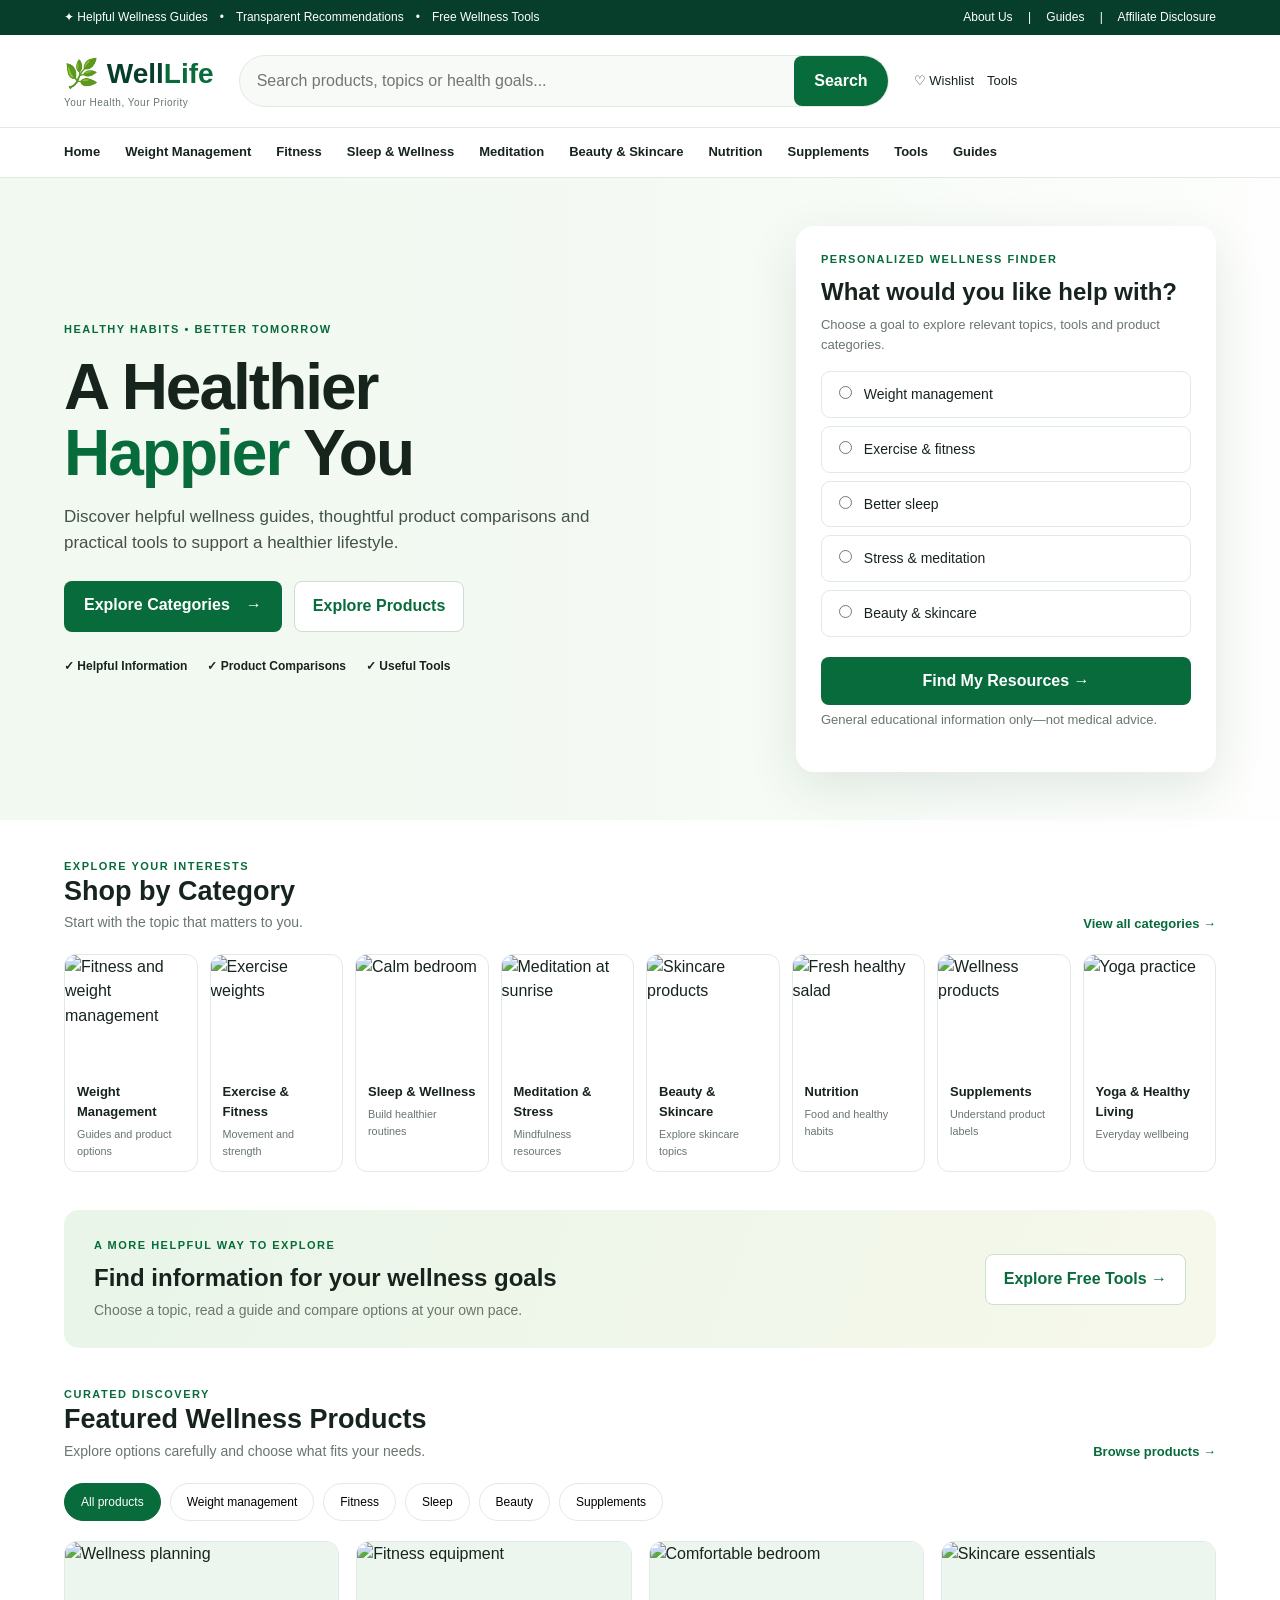
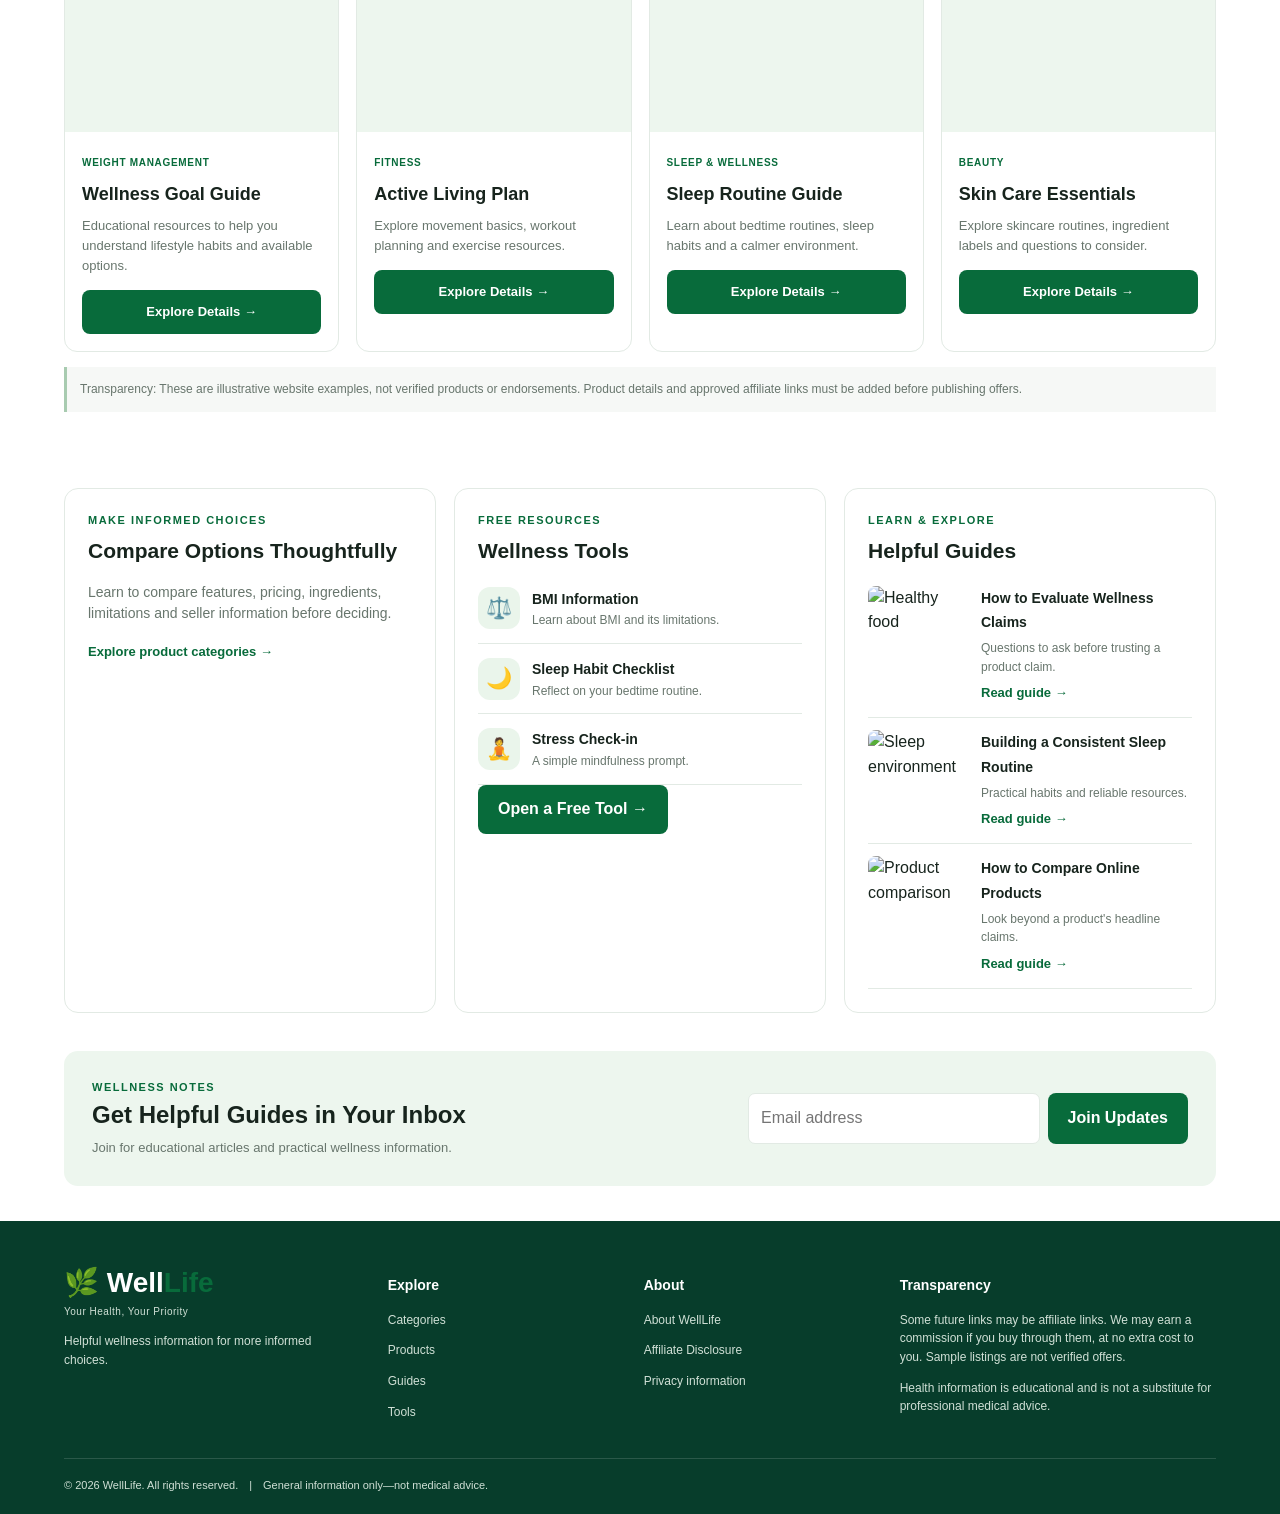
==== commit ad5e69f0: "Update index.html" ====
--- a/index.html
+++ b/index.html
@@ -1,52 +1,252 @@
-<!doctype html>
+
+<!DOCTYPE html>
 <html lang="en">
 <head>
-<meta charset="utf-8"><meta name="viewport" content="width=device-width,initial-scale=1">
-<meta name="description" content="Explore wellness products, helpful guides, comparisons and free health tools with WellLife.">
-<title>WellLife | A Healthier, Happier You</title>
-<link rel="stylesheet" href="style.css">
+<meta charset="UTF-8">
+<meta name="viewport" content="width=device-width, initial-scale=1">
+<meta name="description" content="Explore wellness guides, product comparisons, healthy habits and practical tools with WellLife.">
+<title>WellLife — Your Health, Your Priority</title>
+<style>
+:root{--green:#086b3b;--dark:#073d2b;--mint:#edf6ee;--ink:#17241d;--muted:#68766d;--line:#e2eae4}
+*{box-sizing:border-box}
+body{margin:0;font-family:Arial,Helvetica,sans-serif;color:var(--ink);background:#fff;line-height:1.55}
+a{color:inherit;text-decoration:none}
+button,input,select{font:inherit}
+button{cursor:pointer}
+.top{background:var(--dark);color:white;padding:8px 5%;font-size:12px;display:flex;justify-content:space-between;gap:12px;flex-wrap:wrap}
+header{padding:17px 5%;display:flex;align-items:center;gap:25px;border-bottom:1px solid var(--line)}
+.logo{font-size:28px;font-weight:800;white-space:nowrap;color:var(--dark)}
+.logo span{color:var(--green)}
+.logo small{display:block;font-size:10px;font-weight:400;color:var(--muted);letter-spacing:.5px}
+.search{display:flex;flex:1;max-width:650px;border:1px solid var(--line);border-radius:30px;overflow:hidden;background:#f8faf8}
+.search input{border:0;background:transparent;padding:13px 17px;min-width:0;flex:1;outline:none}
+.btn{border:0;border-radius:8px;background:var(--green);color:white;padding:12px 20px;font-weight:700}
+.btn:hover{background:var(--dark)}
+.header-links{font-size:13px;white-space:nowrap}
+nav{display:flex;gap:25px;padding:14px 5%;border-bottom:1px solid var(--line);overflow-x:auto;white-space:nowrap;font-size:13px;font-weight:700}
+nav a:hover{color:var(--green)}
+.hero{padding:48px 5%;min-height:440px;display:grid;grid-template-columns:1.15fr .85fr;gap:30px;align-items:center;background:linear-gradient(90deg,rgba(242,249,241,.98) 0%,rgba(242,249,241,.92) 44%,rgba(242,249,241,.15) 100%),url('https://images.unsplash.com/photo-1506126613408-eca07ce68773?auto=format&fit=crop&w=1800&q=85') center/cover}
+.eyebrow{color:var(--green);font-size:11px;font-weight:800;letter-spacing:1.5px;text-transform:uppercase}
+h1{font-size:clamp(38px,5vw,65px);line-height:1.04;letter-spacing:-2px;margin:15px 0}
+h1 span{color:var(--green)}
+.hero p{font-size:17px;max-width:550px;color:#435248}
+.hero-actions{display:flex;gap:12px;flex-wrap:wrap;margin:25px 0}
+.btn-light{background:white;color:var(--green);border:1px solid #cbded0;border-radius:8px;padding:12px 18px;font-weight:700}
+.trust{display:flex;gap:20px;flex-wrap:wrap;font-size:12px;font-weight:700;margin-top:22px}
+.finder{background:#fff;border-radius:18px;padding:25px;box-shadow:0 15px 50px #153b241c;max-width:420px;justify-self:end;width:100%}
+.finder h2{margin:5px 0;font-size:24px}
+.finder p{font-size:13px;color:var(--muted);margin:5px 0 16px}
+.goal{display:block;padding:11px 12px;border:1px solid var(--line);border-radius:9px;margin:8px 0;font-size:14px;cursor:pointer}
+.goal:has(input:checked){border-color:var(--green);background:var(--mint)}
+.goal input{accent-color:var(--green);margin-right:8px}
+.finder .btn{width:100%;margin-top:12px}
+.section{padding:38px 5%}
+.section-head{display:flex;align-items:end;justify-content:space-between;gap:15px;margin-bottom:20px}
+.section-head h2{font-size:27px;line-height:1.2;margin:0}
+.section-head p{color:var(--muted);margin:5px 0 0;font-size:14px}
+.green-link{font-size:13px;font-weight:700;color:var(--green)}
+.categories{display:grid;grid-template-columns:repeat(8,minmax(0,1fr));gap:12px}
+.cat{border:1px solid var(--line);border-radius:12px;overflow:hidden;background:white;transition:.2s}
+.cat:hover,.product:hover{transform:translateY(-3px);box-shadow:0 8px 24px #12351b12}
+.cat img{width:100%;height:115px;object-fit:cover;display:block}
+.cat div{padding:12px;font-size:13px;font-weight:700}
+.cat small{display:block;color:var(--muted);font-weight:400;margin-top:4px}
+.banner{margin:0 5%;padding:27px 30px;border-radius:15px;background:linear-gradient(110deg,#e9f5e9,#f6f8eb);display:flex;justify-content:space-between;align-items:center;gap:20px}
+.banner h2{margin:4px 0;font-size:24px}
+.banner p{margin:0;color:var(--muted);font-size:14px}
+.filters{display:flex;gap:9px;flex-wrap:wrap;margin:20px 0}
+.pill{background:#fff;border:1px solid var(--line);border-radius:25px;padding:9px 16px;font-size:12px}
+.pill.active,.pill:hover{background:var(--green);color:#fff;border-color:var(--green)}
+.products{display:grid;grid-template-columns:repeat(4,minmax(0,1fr));gap:17px}
+.product{border:1px solid var(--line);border-radius:13px;overflow:hidden;transition:.2s;background:white}
+.product img{width:100%;height:190px;object-fit:cover;display:block;background:var(--mint)}
+.product-body{padding:17px}
+.tag{font-size:10px;color:var(--green);font-weight:800;text-transform:uppercase;letter-spacing:.7px}
+.product h3{font-size:18px;margin:7px 0}
+.product p{font-size:13px;color:var(--muted);margin:7px 0 14px}
+.product .btn{display:block;width:100%;text-align:center;font-size:13px}
+.notice{font-size:12px;color:var(--muted);background:#f6f8f6;padding:13px;margin-top:15px;border-left:3px solid #a8cbb0}
+.three{display:grid;grid-template-columns:repeat(3,minmax(0,1fr));gap:18px}
+.panel{border:1px solid var(--line);border-radius:14px;padding:23px;background:#fff}
+.panel h3{font-size:21px;margin:6px 0}
+.panel p{font-size:14px;color:var(--muted)}
+.tool{display:flex;align-items:center;gap:12px;border-bottom:1px solid var(--line);padding:13px 0}
+.tool:last-child{border:0}
+.tool-icon{width:42px;height:42px;border-radius:12px;background:#eaf5eb;display:grid;place-items:center;font-size:21px;flex-shrink:0}
+.tool strong{font-size:14px}
+.tool small{display:block;color:var(--muted);font-size:12px}
+.article{display:grid;grid-template-columns:100px 1fr;gap:13px;padding:12px 0;border-bottom:1px solid var(--line)}
+.article img{width:100px;height:80px;object-fit:cover;border-radius:8px}
+.article strong{font-size:14px}
+.article p{font-size:12px;color:var(--muted);margin:4px 0}
+.newsletter{margin:0 5% 35px;padding:28px;border-radius:14px;background:var(--mint);display:flex;justify-content:space-between;align-items:center;gap:20px}
+.newsletter h2{margin:0 0 5px}
+.newsletter p{font-size:13px;color:var(--muted);margin:0}
+.newsletter form{display:flex;gap:8px;max-width:440px;width:100%}
+.newsletter input{min-width:0;flex:1;padding:12px;border:1px solid var(--line);border-radius:7px}
+footer{background:var(--dark);color:white;padding:40px 5% 20px}
+.footer-grid{display:grid;grid-template-columns:1.3fr 1fr 1fr 1.4fr;gap:30px}
+footer p,footer a{font-size:12px;color:#d0e0d6}
+footer h3{font-size:14px}
+.copyright{border-top:1px solid #ffffff24;margin-top:25px;padding-top:18px;font-size:11px;color:#d0e0d6}
+#message{display:none;margin:20px 5%;padding:15px;border-radius:8px;background:var(--mint);color:var(--dark)}
+@media(max-width:1000px){.categories{grid-template-columns:repeat(4,minmax(0,1fr))}.products{grid-template-columns:repeat(2,minmax(0,1fr))}.hero{grid-template-columns:1fr .8fr}.three{grid-template-columns:1fr 1fr}.header-links{display:none}}
+@media(max-width:650px){header{padding:14px 4%;gap:12px;flex-wrap:wrap}.logo{font-size:24px}.search{order:3;flex-basis:100%;max-width:none}.top{padding:8px 4%}nav{padding:12px 4%;gap:20px}.hero{padding:40px 5%;grid-template-columns:1fr;background-position:center}.finder{justify-self:start;max-width:none}.section{padding:30px 5%}.section-head h2{font-size:23px}.categories{grid-template-columns:repeat(2,minmax(0,1fr))}.cat img{height:145px}.products{grid-template-columns:1fr 1fr;gap:10px}.product img{height:130px}.product-body{padding:11px}.product h3{font-size:15px}.product p{font-size:12px}.three{grid-template-columns:1fr}.banner,.newsletter{margin-left:4%;margin-right:4%;padding:20px;align-items:flex-start;flex-direction:column}.newsletter form{max-width:none}.footer-grid{grid-template-columns:1fr 1fr;gap:20px}h1{font-size:43px}}
+</style>
 </head>
 <body>
-<div class="topbar"><div>✦ Free Wellness Guides <b>•</b> Natural Products <b>•</b> Healthier Lifestyle <b>•</b> Trusted Recommendations</div><div class="toplinks"><a href="#about">About Us</a><a href="#guides">Blog</a><a href="#contact">Contact</a><a href="#footer">English⌄</a></div></div>
-<header class="header wrap">
-<a class="logo" href="index.html"><span class="logo-leaf">❧</span><span><strong>Well<span>Life</span></strong><small>Your Health, Our Priority</small></span></a>
-<form class="searchbar" id="searchForm"><span>⌕</span><input id="searchInput" placeholder="Search products, topics or health goals..." aria-label="Search products and guides"><button>⌕</button></form>
-<div class="header-actions"><a href="#products">♡ Wishlist</a><a href="#tools">♙ Login</a><a href="#products">▢</a></div>
+<div class="top">
+  <span>✦ Helpful Wellness Guides　•　Transparent Recommendations　•　Free Wellness Tools</span>
+  <span>About Us　 |　 Guides　 |　 Affiliate Disclosure</span>
+</div>
+<header>
+  <a class="logo" href="index.html">🌿 Well<span>Life</span><small>Your Health, Your Priority</small></a>
+  <form class="search" id="searchForm">
+    <input id="searchInput" placeholder="Search products, topics or health goals..." aria-label="Search website">
+    <button class="btn" type="submit">Search</button>
+  </form>
+  <div class="header-links"><a href="#products">♡ Wishlist</a>　<a href="#tools">Tools</a></div>
 </header>
-<nav class="nav"><a class="current" href="index.html">Home</a><a href="category.html?category=Weight%20Management">Weight Management</a><a href="category.html?category=Fitness">Fitness</a><a href="category.html?category=Sleep%20%26%20Wellness">Sleep & Wellness</a><a href="category.html?category=Meditation">Meditation</a><a href="category.html?category=Beauty%20%26%20Skincare">Beauty & Skincare</a><a href="category.html?category=Nutrition">Nutrition</a><a href="category.html?category=Supplements">More⌄</a></nav>
+<nav>
+  <a href="index.html">Home</a><a href="category.html?category=Weight%20Management">Weight Management</a>
+  <a href="category.html?category=Fitness">Fitness</a><a href="category.html?category=Sleep">Sleep & Wellness</a>
+  <a href="category.html?category=Meditation">Meditation</a><a href="category.html?category=Beauty">Beauty & Skincare</a>
+  <a href="category.html?category=Nutrition">Nutrition</a><a href="category.html?category=Supplements">Supplements</a><a href="#tools">Tools</a><a href="#guides">Guides</a>
+</nav>
+
 <main>
 <section class="hero">
-<div class="hero-bg"></div><div class="hero-shade"></div>
-<div class="hero-copy"><span class="eyebrow">HEALTHY HABITS • BETTER TOMORROW</span><h1>A Healthier<br><span>Happier</span> You</h1><p>Discover trusted Health & Wellness products, expert guides and tools for a better lifestyle.</p><a class="btn" href="#products">Explore Products <span>→</span></a>
-<div class="trust-row"><div><span>♧</span><b>Trusted<br>Recommendations</b></div><div><span>▤</span><b>Helpful<br>Guides</b></div><div><span>♧</span><b>Compare<br>Products</b></div><div><span>♡</span><b>Health Tools<br>& Quizzes</b></div></div></div>
-<div class="hero-slogan">Better Health<br>Brighter Life</div>
-</section>
-<section class="section wrap" id="categories"><div class="section-title"><h2>Shop by Category</h2><a href="category.html">View All Categories →</a></div>
-<div class="category-grid">
-<a class="category-tile" href="category.html?category=Weight%20Management"><img src="https://images.unsplash.com/photo-1571019613454-1cb2f99b2d8b?auto=format&fit=crop&w=500&q=80" alt="Healthy fitness lifestyle"><strong>Weight<br>Management</strong><span class="arrow pink">↗</span></a>
-<a class="category-tile" href="category.html?category=Fitness"><img src="https://images.unsplash.com/photo-1583454110551-21f2fa2afe61?auto=format&fit=crop&w=500&q=80" alt="Dumbbells and exercise"><strong>Exercise &<br>Fitness</strong><span class="arrow blue">↗</span></a>
-<a class="category-tile" href="category.html?category=Sleep%20%26%20Wellness"><img src="https://images.unsplash.com/photo-1511295742362-92c96b8f8a34?auto=format&fit=crop&w=500&q=80" alt="Restful sleep"><strong>Sleep &<br>Wellness</strong><span class="arrow teal">↗</span></a>
-<a class="category-tile" href="category.html?category=Meditation"><img src="https://images.unsplash.com/photo-1506126613408-eca07ce68773?auto=format&fit=crop&w=500&q=80" alt="Meditation outdoors"><strong>Meditation &<br>Stress</strong><span class="arrow gray">↗</span></a>
-<a class="category-tile" href="category.html?category=Beauty%20%26%20Skincare"><img src="https://images.unsplash.com/photo-1608248543803-ba4f8c70ae0b?auto=format&fit=crop&w=500&q=80" alt="Skincare products"><strong>Beauty &<br>Skincare</strong><span class="arrow pink">↗</span></a>
-<a class="category-tile" href="category.html?category=Nutrition"><img src="https://images.unsplash.com/photo-1512621776951-a57141f2eefd?auto=format&fit=crop&w=500&q=80" alt="Healthy salad"><strong>Nutrition &<br>Healthy Eating</strong><span class="arrow green">↗</span></a>
-<a class="category-tile" href="category.html?category=Supplements"><img src="https://images.unsplash.com/photo-1571781926291-c477ebfd024b?auto=format&fit=crop&w=500&q=80" alt="Wellness products"><strong>Supplements<br>& Vitamins</strong><span class="arrow yellow">↗</span></a>
-<a class="category-tile" href="category.html?category=Healthy%20Living"><img src="https://images.unsplash.com/photo-1544367567-0f2fcb009e0b?auto=format&fit=crop&w=500&q=80" alt="Yoga and healthy living"><strong>Healthy Living<br>for All Ages</strong><span class="arrow blue">↗</span></a>
-</div></section>
-<section class="section products-section wrap" id="products"><div class="section-title"><div><h2>Popular Health Products</h2><p>Explore options and compare details before you decide.</p></div><a href="category.html">View All →</a></div>
-<div class="filter-row" id="filters"><button class="filter active" data-filter="All">Best Sellers</button><button class="filter" data-filter="Weight Management">Weight Loss</button><button class="filter" data-filter="Fitness">Fitness</button><button class="filter" data-filter="Sleep & Wellness">Sleep</button><button class="filter" data-filter="Beauty & Skincare">Skincare</button><button class="filter" data-filter="Supplements">Supplements</button><button class="filter" data-filter="All">View All</button><label class="sort">Sort by <select id="sortSelect"><option value="featured">Popularity</option><option value="name">Name A–Z</option></select></label></div>
-<div class="products-grid" id="productGrid">
-<article class="product-card" data-category="Weight Management" data-name="LeanBiome Wellness Example"><a class="product-image" href="product.html?id=leanbiome"><img src="https://images.unsplash.com/photo-1607619056574-7b8d3ee536b2?auto=format&fit=crop&w=600&q=80" alt="Wellness product example"><span class="tag">Best Seller</span></a><div class="product-body"><small>Weight Management</small><h3><a href="product.html?id=leanbiome">LeanBiome Wellness Example</a></h3><p>Sample listing · verify product details</p><div class="stars">★★★★★ <span>Example rating</span></div><a class="product-btn" href="product.html?id=leanbiome">View Product</a><small class="affiliate-note">Affiliate link not connected</small></div></article>
-<article class="product-card" data-category="Weight Management" data-name="Natural Weight Support Guide"><a class="product-image" href="product.html?id=weight-guide"><img src="https://images.unsplash.com/photo-1571781926291-c477ebfd024b?auto=format&fit=crop&w=600&q=80" alt="Wellness bottle example"><span class="tag">Trending</span></a><div class="product-body"><small>Weight Management</small><h3><a href="product.html?id=weight-guide">Natural Weight Support Guide</a></h3><p>Sample listing · verify product details</p><div class="stars">★★★★★ <span>Example rating</span></div><a class="product-btn" href="product.html?id=weight-guide">View Product</a><small class="affiliate-note">Affiliate link not connected</small></div></article>
-<article class="product-card" data-category="Supplements" data-name="Daily Wellness Essentials"><a class="product-image" href="product.html?id=wellness"><img src="https://images.unsplash.com/photo-1550572017-edd951b55104?auto=format&fit=crop&w=600&q=80" alt="Supplement products"><span class="tag">Popular</span></a><div class="product-body"><small>Supplements</small><h3><a href="product.html?id=wellness">Daily Wellness Essentials</a></h3><p>Sample listing · verify product details</p><div class="stars">★★★★★ <span>Example rating</span></div><a class="product-btn" href="product.html?id=wellness">View Product</a><small class="affiliate-note">Affiliate link not connected</small></div></article>
-<article class="product-card" data-category="Fitness" data-name="Active Living Plan"><a class="product-image" href="product.html?id=active"><img src="https://images.unsplash.com/photo-1583454110551-21f2fa2afe61?auto=format&fit=crop&w=600&q=80" alt="Fitness weights"><span class="tag">Fitness</span></a><div class="product-body"><small>Exercise & Fitness</small><h3><a href="product.html?id=active">Active Living Plan</a></h3><p>Sample listing · verify product details</p><div class="stars">★★★★★ <span>Example rating</span></div><a class="product-btn" href="product.html?id=active">View Product</a><small class="affiliate-note">Affiliate link not connected</small></div></article>
-<article class="product-card" data-category="Sleep & Wellness" data-name="Sleep Routine Guide"><a class="product-image" href="product.html?id=sleep"><img src="https://images.unsplash.com/photo-1511295742362-92c96b8f8a34?auto=format&fit=crop&w=600&q=80" alt="Calm bedroom"><span class="tag">Sleep</span></a><div class="product-body"><small>Sleep & Wellness</small><h3><a href="product.html?id=sleep">Sleep Routine Guide</a></h3><p>Sample listing · verify product details</p><div class="stars">★★★★★ <span>Example rating</span></div><a class="product-btn" href="product.html?id=sleep">View Product</a><small class="affiliate-note">Affiliate link not connected</small></div></article>
-<article class="product-card" data-category="Beauty & Skincare" data-name="Skin Care Essentials"><a class="product-image" href="product.html?id=skincare"><img src="https://images.unsplash.com/photo-1608248543803-ba4f8c70ae0b?auto=format&fit=crop&w=600&q=80" alt="Skincare products"><span class="tag">Skincare</span></a><div class="product-body"><small>Beauty & Skincare</small><h3><a href="product.html?id=skincare">Skin Care Essentials</a></h3><p>Sample listing · verify product details</p><div class="stars">★★★★★ <span>Example rating</span></div><a class="product-btn" href="product.html?id=skincare">View Product</a><small class="affiliate-note">Affiliate link not connected</small></div></article>
-</div>
-</section>
-<section class="lower wrap" id="guides"><div class="guides-box"><div class="section-title"><h2>Helpful Guides & Articles</h2><a href="#guides">View All Articles →</a></div><div class="guide-list"><a class="guide" href="#guides"><img src="https://images.unsplash.com/photo-1512621776951-a57141f2eefd?auto=format&fit=crop&w=180&q=80" alt=""><span><b>10 Simple Habits for a Healthier Lifestyle</b><small>Helpful everyday wellness ideas</small><em>Read More →</em></span></a><a class="guide" href="#guides"><img src="https://images.unsplash.com/photo-1511295742362-92c96b8f8a34?auto=format&fit=crop&w=180&q=80" alt=""><span><b>How to Improve Sleep Quality Naturally</b><small>Build a restful bedtime routine</small><em>Read More →</em></span></a><a class="guide" href="#guides"><img src="https://images.unsplash.com/photo-1506126613408-eca07ce68773?auto=format&fit=crop&w=180&q=80" alt=""><span><b>A Morning Routine for a Stress-Free Life</b><small>Small steps for calmer days</small><em>Read More →</em></span></a></div></div>
-<div class="tools-box" id="tools"><div class="section-title"><h2>Health Tools & Quizzes</h2></div><a href="#tools" class="tool"><span>▦</span><b>BMI Calculator<small>Learn about healthy weight ranges</small></b></a><a href="#tools" class="tool"><span>♨</span><b>Calorie Calculator<small>Estimate daily energy needs</small></b></a><a href="#tools" class="tool"><span>♧</span><b>Water Intake Tracker<small>Build a hydration habit</small></b></a><a href="#tools" class="tool"><span>◎</span><b>Health Quiz<small>Explore helpful wellness topics</small></b></a></div></section>
-<section class="journey"><div><span class="eyebrow">YOUR NEXT HEALTHY STEP</span><h2>Start Your Wellness Journey Today</h2><p>Explore trusted products, helpful guides and tools for a healthier, happier you.</p></div><a class="btn" href="#products">Browse All Products →</a></section>
+  <div>
+    <div class="eyebrow">Healthy habits • Better tomorrow</div>
+    <h1>A Healthier<br><span>Happier</span> You</h1>
+    <p>Discover helpful wellness guides, thoughtful product comparisons and practical tools to support a healthier lifestyle.</p>
+    <div class="hero-actions"><a class="btn" href="#categories">Explore Categories　→</a><a class="btn-light" href="#products">Explore Products</a></div>
+    <div class="trust"><span>✓ Helpful Information</span><span>✓ Product Comparisons</span><span>✓ Useful Tools</span></div>
+  </div>
+  <aside class="finder">
+    <div class="eyebrow">Personalized wellness finder</div>
+    <h2>What would you like help with?</h2>
+    <p>Choose a goal to explore relevant topics, tools and product categories.</p>
+    <label class="goal"><input type="radio" name="goal" value="Weight Management"> Weight management</label>
+    <label class="goal"><input type="radio" name="goal" value="Fitness"> Exercise & fitness</label>
+    <label class="goal"><input type="radio" name="goal" value="Sleep"> Better sleep</label>
+    <label class="goal"><input type="radio" name="goal" value="Meditation"> Stress & meditation</label>
+    <label class="goal"><input type="radio" name="goal" value="Beauty"> Beauty & skincare</label>
+    <button class="btn" id="findBtn">Find My Resources →</button>
+    <p>General educational information only—not medical advice.</p>
+  </aside>
+</section>
+
+<section class="section" id="categories">
+  <div class="section-head"><div><div class="eyebrow">Explore your interests</div><h2>Shop by Category</h2><p>Start with the topic that matters to you.</p></div><a class="green-link" href="category.html">View all categories →</a></div>
+  <div class="categories">
+    <a class="cat" href="category.html?category=Weight%20Management"><img src="https://images.unsplash.com/photo-1571019613454-1cb2f99b2d8b?auto=format&fit=crop&w=500&q=80" alt="Fitness and weight management"><div>Weight Management<small>Guides and product options</small></div></a>
+    <a class="cat" href="category.html?category=Fitness"><img src="https://images.unsplash.com/photo-1583454110551-21f2fa2afe61?auto=format&fit=crop&w=500&q=80" alt="Exercise weights"><div>Exercise & Fitness<small>Movement and strength</small></div></a>
+    <a class="cat" href="category.html?category=Sleep"><img src="https://images.unsplash.com/photo-1511295742362-92c96b7f4c9b?auto=format&fit=crop&w=500&q=80" alt="Calm bedroom"><div>Sleep & Wellness<small>Build healthier routines</small></div></a>
+    <a class="cat" href="category.html?category=Meditation"><img src="https://images.unsplash.com/photo-1506126613408-eca07ce68773?auto=format&fit=crop&w=500&q=80" alt="Meditation at sunrise"><div>Meditation & Stress<small>Mindfulness resources</small></div></a>
+    <a class="cat" href="category.html?category=Beauty"><img src="https://images.unsplash.com/photo-1608248543803-ba4f8c70ae0b?auto=format&fit=crop&w=500&q=80" alt="Skincare products"><div>Beauty & Skincare<small>Explore skincare topics</small></div></a>
+    <a class="cat" href="category.html?category=Nutrition"><img src="https://images.unsplash.com/photo-1512621776951-a57141f2eefd?auto=format&fit=crop&w=500&q=80" alt="Fresh healthy salad"><div>Nutrition<small>Food and healthy habits</small></div></a>
+    <a class="cat" href="category.html?category=Supplements"><img src="https://images.unsplash.com/photo-1571781926291-c477ebfd024b?auto=format&fit=crop&w=500&q=80" alt="Wellness products"><div>Supplements<small>Understand product labels</small></div></a>
+    <a class="cat" href="category.html?category=Yoga"><img src="https://images.unsplash.com/photo-1544367567-0f2fcb009e0b?auto=format&fit=crop&w=500&q=80" alt="Yoga practice"><div>Yoga & Healthy Living<small>Everyday wellbeing</small></div></a>
+  </div>
+</section>
+
+<section class="banner">
+  <div><div class="eyebrow">A more helpful way to explore</div><h2>Find information for your wellness goals</h2><p>Choose a topic, read a guide and compare options at your own pace.</p></div>
+  <a class="btn-light" href="#tools">Explore Free Tools →</a>
+</section>
+
+<section class="section" id="products">
+  <div class="section-head"><div><div class="eyebrow">Curated discovery</div><h2>Featured Wellness Products</h2><p>Explore options carefully and choose what fits your needs.</p></div><a class="green-link" href="category.html">Browse products →</a></div>
+  <div class="filters" id="filters">
+    <button class="pill active" data-filter="All">All products</button><button class="pill" data-filter="Weight Management">Weight management</button><button class="pill" data-filter="Fitness">Fitness</button><button class="pill" data-filter="Sleep">Sleep</button><button class="pill" data-filter="Beauty">Beauty</button><button class="pill" data-filter="Supplements">Supplements</button>
+  </div>
+  <div class="products" id="productGrid">
+    <article class="product" data-category="Weight Management" data-name="wellness goal guide">
+      <img src="https://images.unsplash.com/photo-1543362906-acfc16c67564?auto=format&fit=crop&w=700&q=80" alt="Wellness planning"><div class="product-body"><span class="tag">Weight management</span><h3>Wellness Goal Guide</h3><p>Educational resources to help you understand lifestyle habits and available options.</p><a class="btn" href="product.html">Explore Details →</a></div>
+    </article>
+    <article class="product" data-category="Fitness" data-name="active living plan">
+      <img src="https://images.unsplash.com/photo-1534438327276-14e5300c3a48?auto=format&fit=crop&w=700&q=80" alt="Fitness equipment"><div class="product-body"><span class="tag">Fitness</span><h3>Active Living Plan</h3><p>Explore movement basics, workout planning and exercise resources.</p><a class="btn" href="product.html">Explore Details →</a></div>
+    </article>
+    <article class="product" data-category="Sleep" data-name="sleep routine guide">
+      <img src="https://images.unsplash.com/photo-1505693416388-ac5ce068fe85?auto=format&fit=crop&w=700&q=80" alt="Comfortable bedroom"><div class="product-body"><span class="tag">Sleep & wellness</span><h3>Sleep Routine Guide</h3><p>Learn about bedtime routines, sleep habits and a calmer environment.</p><a class="btn" href="product.html">Explore Details →</a></div>
+    </article>
+    <article class="product" data-category="Beauty" data-name="skin care essentials">
+      <img src="https://images.unsplash.com/photo-1556229010-6c3f2c9ca5f8?auto=format&fit=crop&w=700&q=80" alt="Skincare essentials"><div class="product-body"><span class="tag">Beauty</span><h3>Skin Care Essentials</h3><p>Explore skincare routines, ingredient labels and questions to consider.</p><a class="btn" href="product.html">Explore Details →</a></div>
+    </article>
+  </div>
+  <div class="notice">Transparency: These are illustrative website examples, not verified products or endorsements. Product details and approved affiliate links must be added before publishing offers.</div>
+</section>
+
+<section class="section" id="tools">
+  <div class="three">
+    <div class="panel"><div class="eyebrow">Make informed choices</div><h3>Compare Options Thoughtfully</h3><p>Learn to compare features, pricing, ingredients, limitations and seller information before deciding.</p><a class="green-link" href="category.html">Explore product categories →</a></div>
+    <div class="panel"><div class="eyebrow">Free resources</div><h3>Wellness Tools</h3>
+      <div class="tool"><div class="tool-icon">⚖️</div><div><strong>BMI Information</strong><small>Learn about BMI and its limitations.</small></div></div>
+      <div class="tool"><div class="tool-icon">🌙</div><div><strong>Sleep Habit Checklist</strong><small>Reflect on your bedtime routine.</small></div></div>
+      <div class="tool"><div class="tool-icon">🧘</div><div><strong>Stress Check-in</strong><small>A simple mindfulness prompt.</small></div></div>
+      <button class="btn" id="toolBtn">Open a Free Tool →</button>
+    </div>
+    <div class="panel" id="guides"><div class="eyebrow">Learn & explore</div><h3>Helpful Guides</h3>
+      <div class="article"><img src="https://images.unsplash.com/photo-1512621776951-a57141f2eefd?auto=format&fit=crop&w=250&q=75" alt="Healthy food"><div><strong>How to Evaluate Wellness Claims</strong><p>Questions to ask before trusting a product claim.</p><a class="green-link" href="category.html">Read guide →</a></div></div>
+      <div class="article"><img src="https://images.unsplash.com/photo-1505693416388-ac5ce068fe85?auto=format&fit=crop&w=250&q=75" alt="Sleep environment"><div><strong>Building a Consistent Sleep Routine</strong><p>Practical habits and reliable resources.</p><a class="green-link" href="category.html">Read guide →</a></div></div>
+      <div class="article"><img src="https://images.unsplash.com/photo-1556229010-6c3f2c9ca5f8?auto=format&fit=crop&w=250&q=75" alt="Product comparison"><div><strong>How to Compare Online Products</strong><p>Look beyond a product's headline claims.</p><a class="green-link" href="category.html">Read guide →</a></div></div>
+    </div>
+  </div>
+</section>
+
+<div id="message" role="status"></div>
+<section class="newsletter">
+  <div><div class="eyebrow">Wellness notes</div><h2>Get Helpful Guides in Your Inbox</h2><p>Join for educational articles and practical wellness information.</p></div>
+  <form id="newsletterForm"><input type="email" placeholder="Email address" required aria-label="Email address"><button class="btn">Join Updates</button></form>
+</section>
 </main>
-<footer id="footer"><div class="footer-main wrap"><div><a class="logo footer-logo" href="index.html"><span class="logo-leaf">❧</span><span><strong>Well<span>Life</span></strong><small>Your Health, Our Priority</small></span></a><p>Helpful wellness information for more informed choices.</p></div><div><h4>Quick Links</h4><a href="index.html">Home</a><a href="category.html">All Products</a><a href="#guides">Blog</a><a href="#about">About Us</a></div><div><h4>Categories</h4><a href="category.html?category=Weight%20Management">Weight Management</a><a href="category.html?category=Fitness">Fitness</a><a href="category.html?category=Sleep%20%26%20Wellness">Sleep & Wellness</a><a href="category.html?category=Beauty%20%26%20Skincare">Beauty & Skincare</a></div><div id="about"><h4>Transparency</h4><p>Some links may be affiliate links. We may earn a commission if you purchase through them, at no extra cost to you. Sample listings are not verified offers.</p><a href="#footer">Affiliate Disclosure</a></div></div><div class="copyright"><span>© 2026 WellLife. All rights reserved.</span><span>General information only — not medical advice.</span></div></footer>
-<div class="toast" id="toast" role="status"></div><script src="script.js"></script>
-</body></html>+
+<footer>
+  <div class="footer-grid">
+    <div><div class="logo" style="color:white">🌿 Well<span>Life</span><small style="color:#d0e0d6">Your Health, Your Priority</small></div><p>Helpful wellness information for more informed choices.</p></div>
+    <div><h3>Explore</h3><p><a href="#categories">Categories</a></p><p><a href="#products">Products</a></p><p><a href="#guides">Guides</a></p><p><a href="#tools">Tools</a></p></div>
+    <div><h3>About</h3><p><a href="#guides">About WellLife</a></p><p><a href="#disclosure">Affiliate Disclosure</a></p><p><a href="#disclosure">Privacy information</a></p></div>
+    <div id="disclosure"><h3>Transparency</h3><p>Some future links may be affiliate links. We may earn a commission if you buy through them, at no extra cost to you. Sample listings are not verified offers.</p><p>Health information is educational and is not a substitute for professional medical advice.</p></div>
+  </div>
+  <div class="copyright">© 2026 WellLife. All rights reserved.　|　General information only—not medical advice.</div>
+</footer>
+
+<script>
+const message=document.getElementById('message');
+function notify(text){message.textContent=text;message.style.display='block';message.scrollIntoView({behavior:'smooth',block:'center'});}
+document.getElementById('filters').addEventListener('click',e=>{
+ const b=e.target.closest('button[data-filter]');if(!b)return;
+ document.querySelectorAll('.pill').forEach(x=>x.classList.toggle('active',x===b));
+ document.querySelectorAll('.product').forEach(p=>p.style.display=(b.dataset.filter==='All'||p.dataset.category===b.dataset.filter)?'':'none');
+});
+document.getElementById('searchForm').addEventListener('submit',e=>{
+ e.preventDefault();const q=document.getElementById('searchInput').value.trim().toLowerCase();let count=0;
+ document.querySelectorAll('.product').forEach(p=>{const show=!q||(p.innerText+' '+p.dataset.name+' '+p.dataset.category).toLowerCase().includes(q);p.style.display=show?'':'none';if(show)count++;});
+ document.querySelectorAll('.pill').forEach(x=>x.classList.remove('active'));
+ document.getElementById('products').scrollIntoView({behavior:'smooth'});
+ notify(q?count+' matching sample product(s) shown. Try a category or different search term.':'Showing all sample products.');
+});
+document.getElementById('findBtn').addEventListener('click',()=>{
+ const selected=document.querySelector('input[name="goal"]:checked');
+ if(!selected){notify('Please choose a wellness goal first.');return;}
+ const map={'Weight Management':'Weight management','Fitness':'Fitness','Sleep':'Sleep','Meditation':'Meditation','Beauty':'Beauty'};
+ const category=map[selected.value];
+ document.getElementById('products').scrollIntoView({behavior:'smooth'});
+ document.querySelectorAll('.product').forEach(p=>p.style.display=p.dataset.category===category?'':'none');
+ document.querySelectorAll('.pill').forEach(x=>x.classList.toggle('active',x.dataset.filter===category));
+ notify('Resources for '+selected.value+' are shown below. These are general educational examples.');
+});
+document.getElementById('toolBtn').addEventListener('click',()=>{
+ const answer=prompt('Which free resource would you like to explore? Type BMI, Sleep, or Stress.');
+ if(!answer)return;
+ const v=answer.toLowerCase();
+ if(v.includes('bmi')){const w=Number(prompt('Enter weight in kilograms (kg):'));const h=Number(prompt('Enter height in metres (e.g. 1.70):'));if(w>0&&h>0){const bmi=w/(h*h);alert('Illustrative BMI: '+bmi.toFixed(1)+'. BMI is a screening measure, not a diagnosis. Ask a healthcare professional how to interpret it.');}else alert('Please enter valid positive numbers next time.');}
+ else if(v.includes('sleep'))alert('Sleep checklist: keep a consistent bedtime, create a relaxing wind-down routine, and make your room comfortable. Seek professional advice for persistent sleep problems.');
+ else if(v.includes('stress'))alert('Pause for a moment: relax your shoulders, breathe gently, and notice five things around you. This simple exercise is educational, not treatment.');
+ else alert('Try BMI, Sleep, or Stress.');
+});
+document.getElementById('newsletterForm').addEventListener('submit',e=>{e.preventDefault();notify('Demo only: email signup is not connected to a mailing service yet.');});
+</script>
+</body>
+</html>
